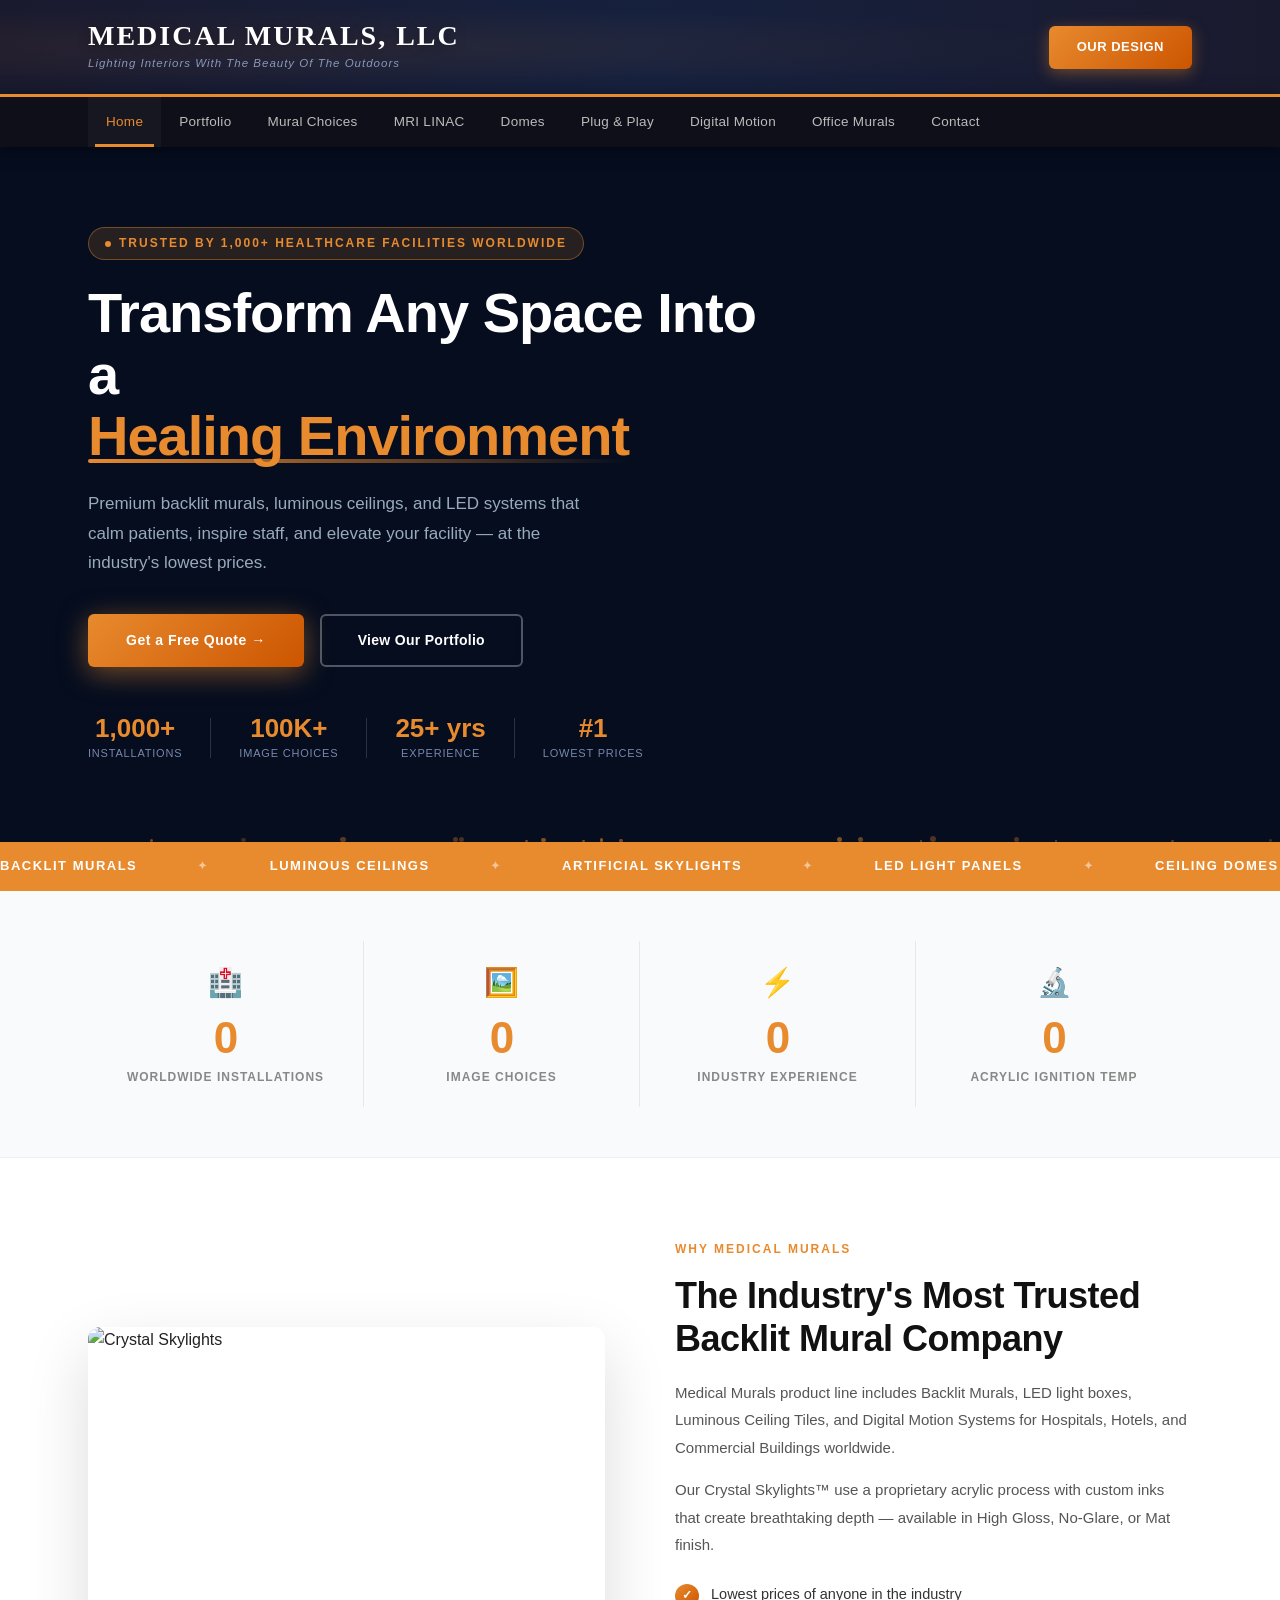
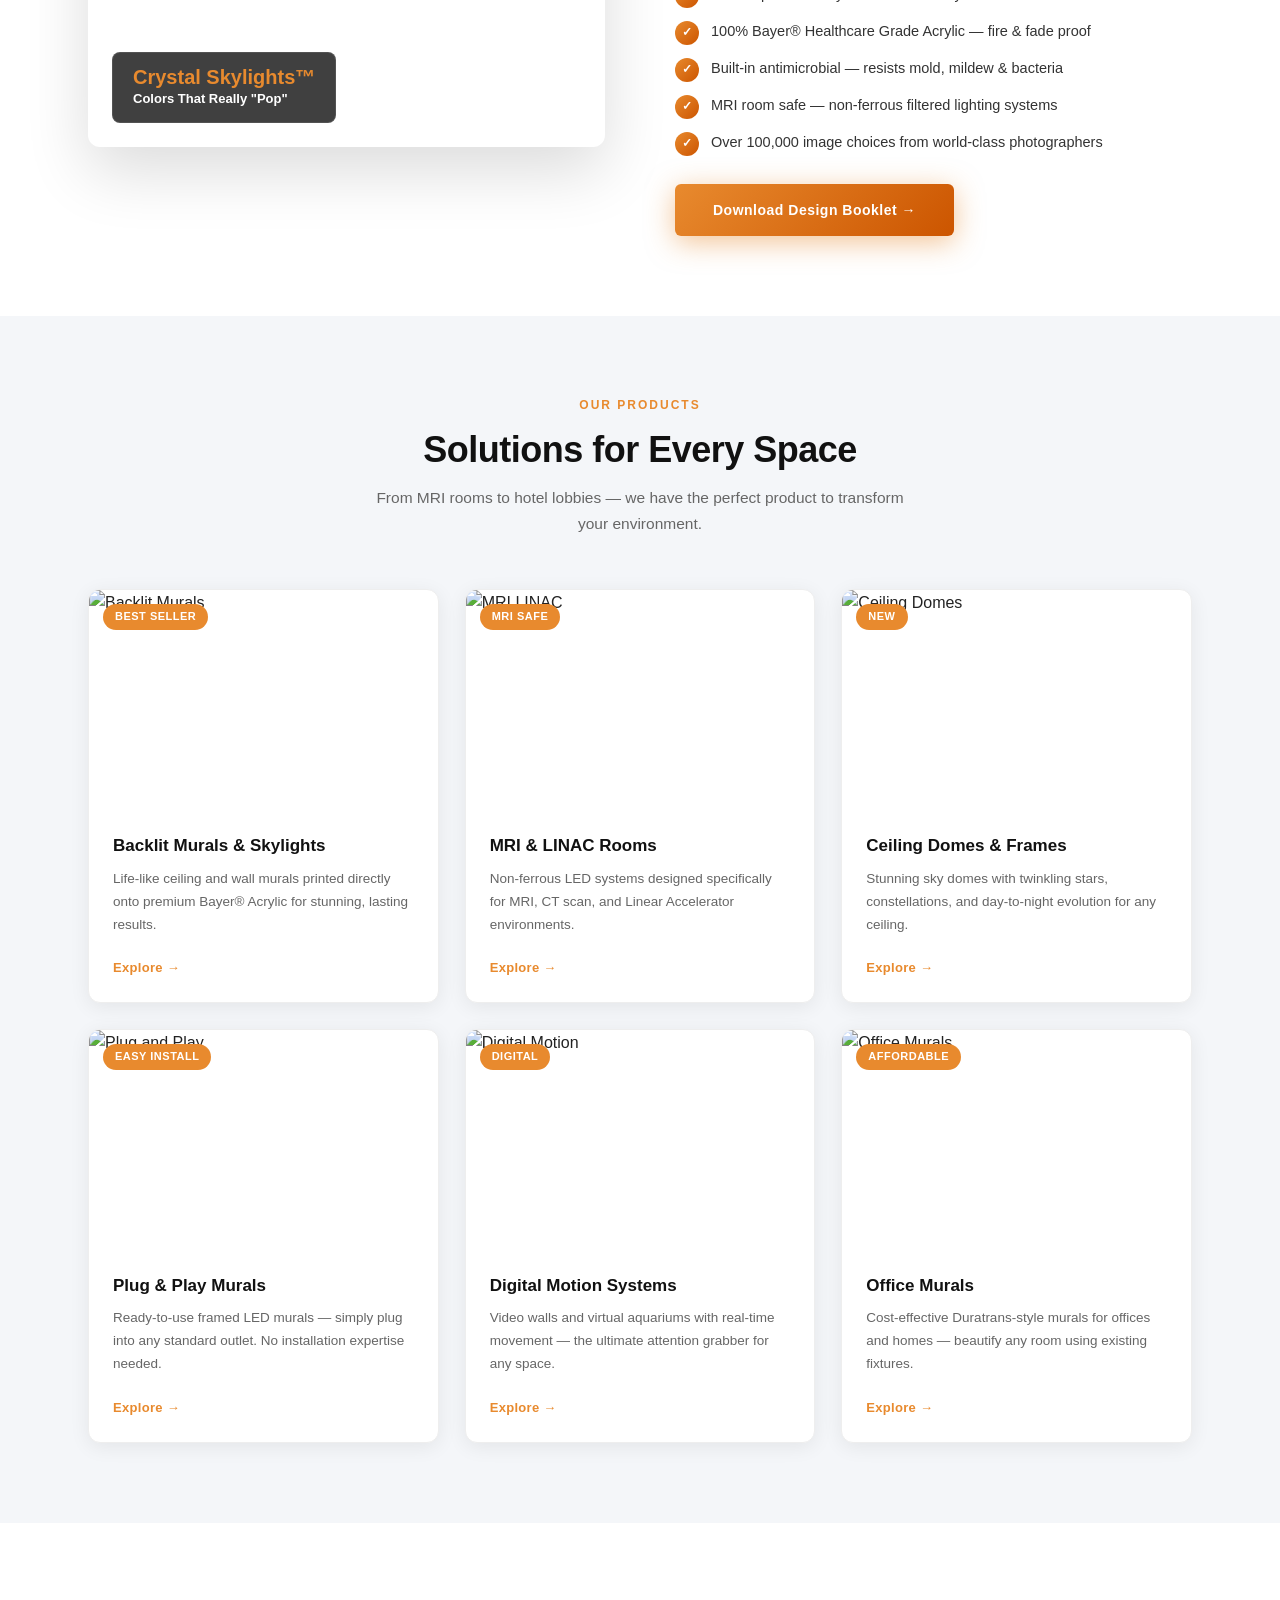
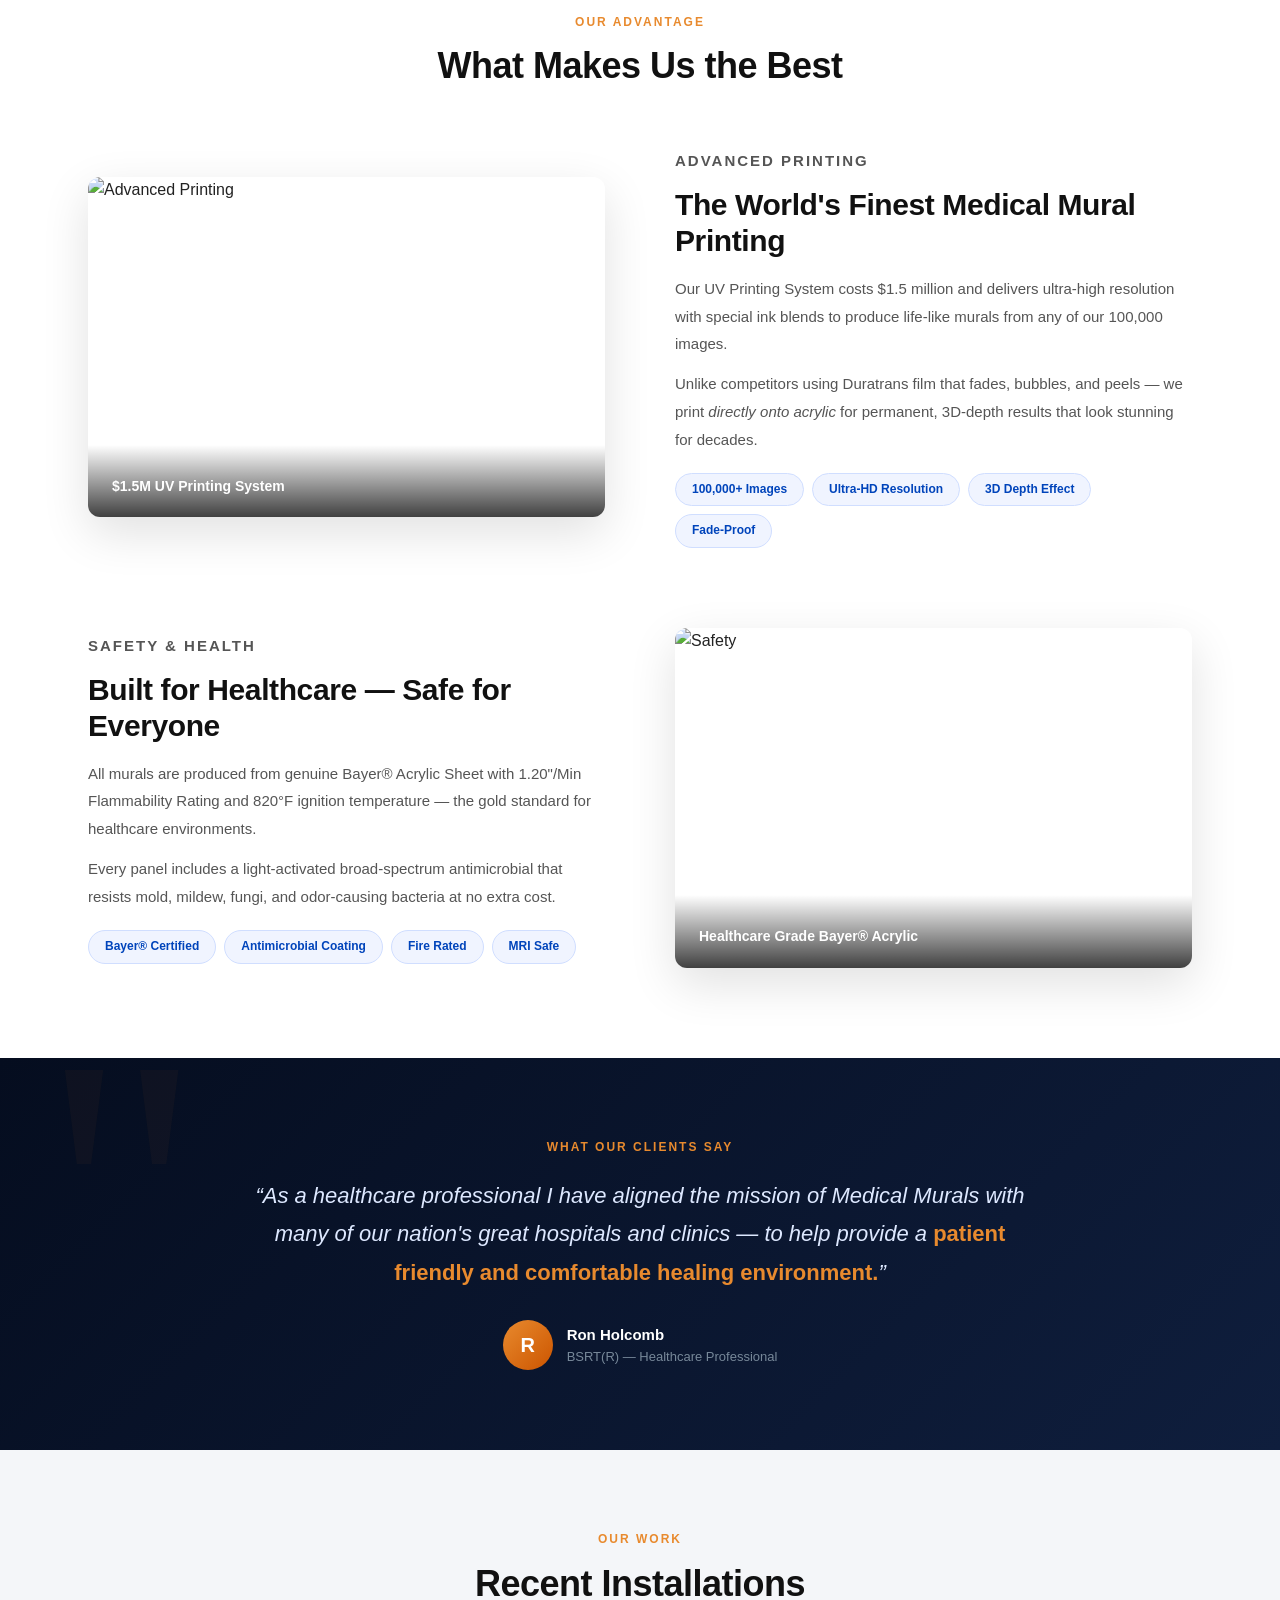
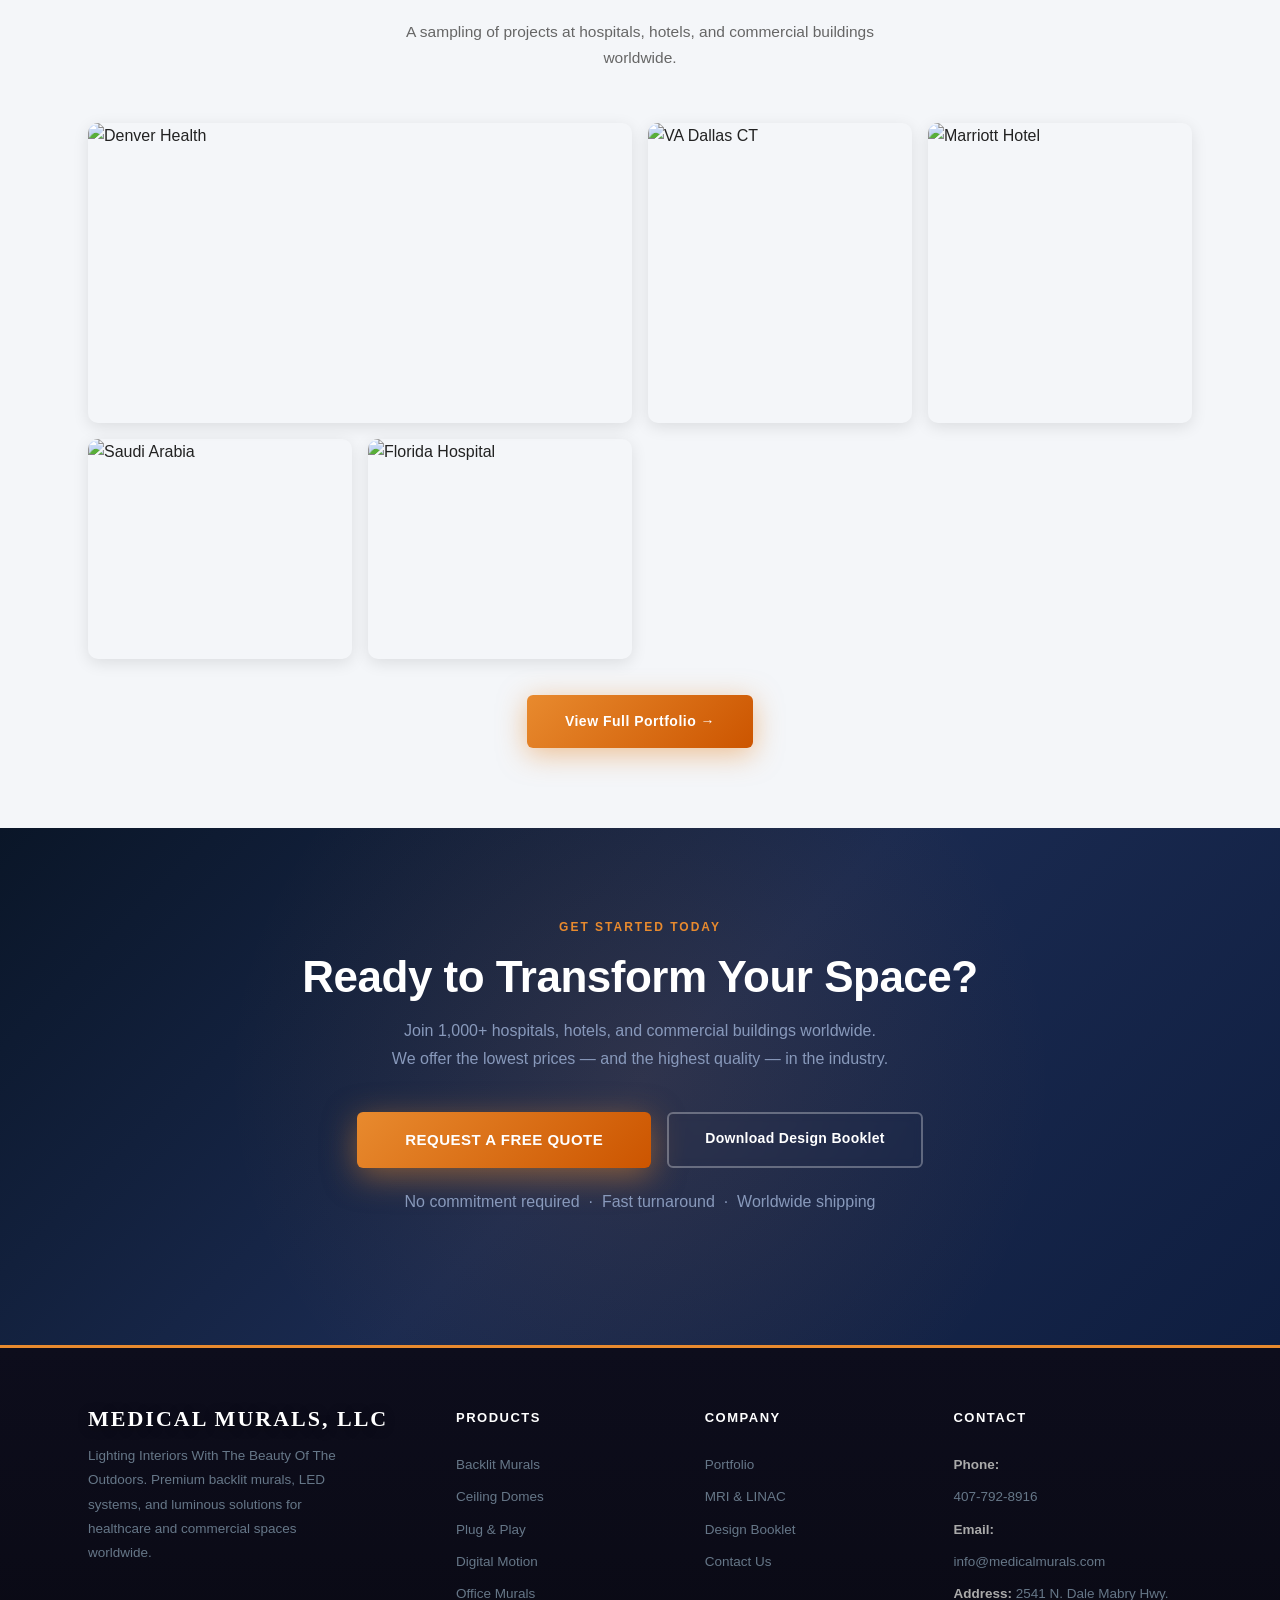
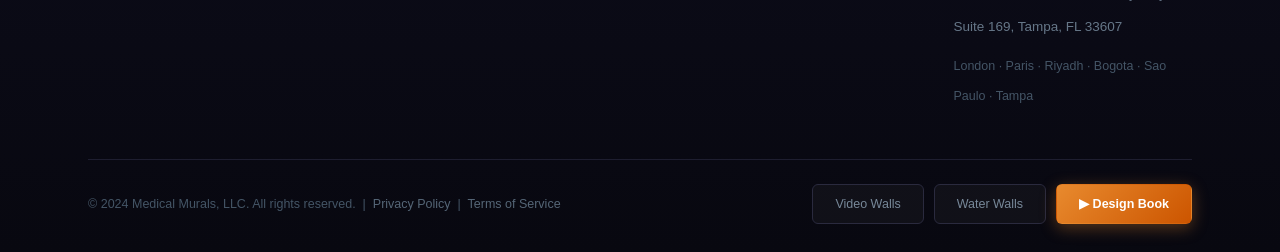
==== index.html @ 6b11b3ea "Redesign homepage with full marketing-grade layout Hero: - Bold headline with orange underline accen" ====
<!DOCTYPE html>
<html lang="en">
<head>
    <meta charset="UTF-8">
    <meta name="viewport" content="width=device-width, initial-scale=1.0">
    <title>Medical Murals, LLC – Transform Any Space Into a Healing Environment</title>
    <link rel="stylesheet" href="css/style.css">
</head>
<body>

<!-- ===== HEADER ===== -->
<header class="site-header">
    <div class="header-inner">
        <div class="header-brand">
            <a href="index.html" class="logo">MEDICAL MURALS, LLC</a>
            <span class="header-tagline">Lighting Interiors With The Beauty Of The Outdoors</span>
        </div>
        <a href="http://anyflip.com/pyws/mabe/" target="_blank" class="header-design-btn">Our Design</a>
    </div>
</header>

<!-- ===== NAVIGATION ===== -->
<nav class="main-nav">
    <div class="nav-inner">
        <ul>
            <li><a href="index.html" class="active">Home</a></li>
            <li><a href="pages/portfolio.html">Portfolio</a></li>
            <li><a href="pages/mural-choices.html">Mural Choices</a></li>
            <li><a href="pages/mri-linac.html">MRI LINAC</a></li>
            <li><a href="pages/domes.html">Domes</a></li>
            <li><a href="pages/plug-play.html">Plug &amp; Play</a></li>
            <li><a href="pages/digital-motion.html">Digital Motion</a></li>
            <li><a href="pages/office-murals.html">Office Murals</a></li>
            <li><a href="pages/contact.html">Contact</a></li>
        </ul>
    </div>
</nav>

<!-- ===== HERO ===== -->
<section class="hero">
    <div class="particles"></div>
    <div class="hero-bg">
        <div class="bg-img"><img src="https://images.unsplash.com/photo-1629909613654-28e377c37b09?w=700&q=80" alt="Backlit Mural"></div>
        <div class="bg-img"><img src="https://images.unsplash.com/photo-1519494026892-80bbd2d6fd0d?w=700&q=80" alt="Luminous Ceiling"></div>
        <div class="bg-img"><img src="https://images.unsplash.com/photo-1497366216548-37526070297c?w=700&q=80" alt="Medical Office"></div>
    </div>
    <div class="hero-overlay"></div>
    <div class="hero-content">
        <div class="hero-pretitle">Trusted by 1,000+ Healthcare Facilities Worldwide</div>
        <h1 class="hero-title">
            Transform Any Space Into a<br>
            <span>Healing Environment</span>
        </h1>
        <p class="hero-subtitle">
            Premium backlit murals, luminous ceilings, and LED systems that calm patients,
            inspire staff, and elevate your facility — at the industry's lowest prices.
        </p>
        <div class="hero-actions">
            <a href="pages/contact.html" class="btn-primary">Get a Free Quote &rarr;</a>
            <a href="pages/portfolio.html" class="btn-ghost">View Our Portfolio</a>
        </div>
        <div class="hero-trust">
            <div class="trust-item">
                <span class="trust-num">1,000+</span>
                <span class="trust-label">Installations</span>
            </div>
            <div class="trust-divider"></div>
            <div class="trust-item">
                <span class="trust-num">100K+</span>
                <span class="trust-label">Image Choices</span>
            </div>
            <div class="trust-divider"></div>
            <div class="trust-item">
                <span class="trust-num">25+ yrs</span>
                <span class="trust-label">Experience</span>
            </div>
            <div class="trust-divider"></div>
            <div class="trust-item">
                <span class="trust-num">#1</span>
                <span class="trust-label">Lowest Prices</span>
            </div>
        </div>
    </div>
</section>

<!-- ===== MARQUEE STRIP ===== -->
<div class="marquee-strip">
    <div class="marquee-track">
        <span>Backlit Murals</span><span class="sep">✦</span>
        <span>Luminous Ceilings</span><span class="sep">✦</span>
        <span>Artificial Skylights</span><span class="sep">✦</span>
        <span>LED Light Panels</span><span class="sep">✦</span>
        <span>Ceiling Domes</span><span class="sep">✦</span>
        <span>MRI Safe Products</span><span class="sep">✦</span>
        <span>Digital Motion</span><span class="sep">✦</span>
        <span>Office Murals</span><span class="sep">✦</span>
        <span>Virtual Aquariums</span><span class="sep">✦</span>
        <span>Fiber Optic Displays</span><span class="sep">✦</span>
        <!-- duplicate for seamless loop -->
        <span>Backlit Murals</span><span class="sep">✦</span>
        <span>Luminous Ceilings</span><span class="sep">✦</span>
        <span>Artificial Skylights</span><span class="sep">✦</span>
        <span>LED Light Panels</span><span class="sep">✦</span>
        <span>Ceiling Domes</span><span class="sep">✦</span>
        <span>MRI Safe Products</span><span class="sep">✦</span>
        <span>Digital Motion</span><span class="sep">✦</span>
        <span>Office Murals</span><span class="sep">✦</span>
        <span>Virtual Aquariums</span><span class="sep">✦</span>
        <span>Fiber Optic Displays</span><span class="sep">✦</span>
    </div>
</div>

<!-- ===== STATS ===== -->
<section class="stats-section">
    <div class="stats-grid">
        <div class="stat-item">
            <div class="stat-icon">🏥</div>
            <div class="stat-number" data-target="1000" data-suffix="+">0</div>
            <div class="stat-label">Worldwide Installations</div>
        </div>
        <div class="stat-item">
            <div class="stat-icon">🖼️</div>
            <div class="stat-number" data-target="100000" data-suffix="+">0</div>
            <div class="stat-label">Image Choices</div>
        </div>
        <div class="stat-item">
            <div class="stat-icon">⚡</div>
            <div class="stat-number" data-target="25" data-suffix=" yrs">0</div>
            <div class="stat-label">Industry Experience</div>
        </div>
        <div class="stat-item">
            <div class="stat-icon">🔬</div>
            <div class="stat-number" data-target="820" data-suffix="°F">0</div>
            <div class="stat-label">Acrylic Ignition Temp</div>
        </div>
    </div>
</section>

<!-- ===== INTRO SECTION ===== -->
<section class="intro-section">
    <div class="container">
        <div class="intro-img reveal">
            <img src="https://images.unsplash.com/photo-1507525428034-b723cf961d3e?w=800&q=80" alt="Crystal Skylights">
            <div class="intro-img-badge">
                <span>Crystal Skylights™</span>
                Colors That Really "Pop"
            </div>
        </div>
        <div class="intro-text reveal">
            <p class="section-label">Why Medical Murals</p>
            <h2>The Industry's Most Trusted Backlit Mural Company</h2>
            <p>
                Medical Murals product line includes Backlit Murals, LED light boxes, Luminous Ceiling Tiles,
                and Digital Motion Systems for Hospitals, Hotels, and Commercial Buildings worldwide.
            </p>
            <p>
                Our Crystal Skylights™ use a proprietary acrylic process with custom inks that create
                breathtaking depth — available in High Gloss, No-Glare, or Mat finish.
            </p>
            <ul class="intro-checks">
                <li class="check-item">Lowest prices of anyone in the industry</li>
                <li class="check-item">100% Bayer® Healthcare Grade Acrylic — fire &amp; fade proof</li>
                <li class="check-item">Built-in antimicrobial — resists mold, mildew &amp; bacteria</li>
                <li class="check-item">MRI room safe — non-ferrous filtered lighting systems</li>
                <li class="check-item">Over 100,000 image choices from world-class photographers</li>
            </ul>
            <div style="margin-top:28px;">
                <a href="http://anyflip.com/pyws/mabe/" target="_blank" class="btn-primary">
                    Download Design Booklet &rarr;
                </a>
            </div>
        </div>
    </div>
</section>

<!-- ===== PRODUCTS ===== -->
<section class="products-section">
    <div class="container">
        <div class="section-header reveal">
            <span class="section-label">Our Products</span>
            <h2 class="section-title">Solutions for Every Space</h2>
            <p class="section-sub">From MRI rooms to hotel lobbies — we have the perfect product to transform your environment.</p>
        </div>
        <div class="products-grid">
            <div class="product-card reveal">
                <div class="product-card-img">
                    <img src="https://images.unsplash.com/photo-1629909613654-28e377c37b09?w=500&q=80" alt="Backlit Murals">
                    <span class="product-card-tag">Best Seller</span>
                </div>
                <div class="product-card-body">
                    <h3>Backlit Murals &amp; Skylights</h3>
                    <p>Life-like ceiling and wall murals printed directly onto premium Bayer® Acrylic for stunning, lasting results.</p>
                    <a href="pages/mural-choices.html" class="product-card-link">Explore &rarr;</a>
                </div>
            </div>
            <div class="product-card reveal">
                <div class="product-card-img">
                    <img src="https://images.unsplash.com/photo-1519494026892-80bbd2d6fd0d?w=500&q=80" alt="MRI LINAC">
                    <span class="product-card-tag">MRI Safe</span>
                </div>
                <div class="product-card-body">
                    <h3>MRI &amp; LINAC Rooms</h3>
                    <p>Non-ferrous LED systems designed specifically for MRI, CT scan, and Linear Accelerator environments.</p>
                    <a href="pages/mri-linac.html" class="product-card-link">Explore &rarr;</a>
                </div>
            </div>
            <div class="product-card reveal">
                <div class="product-card-img">
                    <img src="https://images.unsplash.com/photo-1497366216548-37526070297c?w=500&q=80" alt="Ceiling Domes">
                    <span class="product-card-tag">New</span>
                </div>
                <div class="product-card-body">
                    <h3>Ceiling Domes &amp; Frames</h3>
                    <p>Stunning sky domes with twinkling stars, constellations, and day-to-night evolution for any ceiling.</p>
                    <a href="pages/domes.html" class="product-card-link">Explore &rarr;</a>
                </div>
            </div>
            <div class="product-card reveal">
                <div class="product-card-img">
                    <img src="https://images.unsplash.com/photo-1538368819871-a0e00b78a945?w=500&q=80" alt="Plug and Play">
                    <span class="product-card-tag">Easy Install</span>
                </div>
                <div class="product-card-body">
                    <h3>Plug &amp; Play Murals</h3>
                    <p>Ready-to-use framed LED murals — simply plug into any standard outlet. No installation expertise needed.</p>
                    <a href="pages/plug-play.html" class="product-card-link">Explore &rarr;</a>
                </div>
            </div>
            <div class="product-card reveal">
                <div class="product-card-img">
                    <img src="https://images.unsplash.com/photo-1586771107445-d3ca888129ff?w=500&q=80" alt="Digital Motion">
                    <span class="product-card-tag">Digital</span>
                </div>
                <div class="product-card-body">
                    <h3>Digital Motion Systems</h3>
                    <p>Video walls and virtual aquariums with real-time movement — the ultimate attention grabber for any space.</p>
                    <a href="pages/digital-motion.html" class="product-card-link">Explore &rarr;</a>
                </div>
            </div>
            <div class="product-card reveal">
                <div class="product-card-img">
                    <img src="https://images.unsplash.com/photo-1581091226825-a6a2a5aee158?w=500&q=80" alt="Office Murals">
                    <span class="product-card-tag">Affordable</span>
                </div>
                <div class="product-card-body">
                    <h3>Office Murals</h3>
                    <p>Cost-effective Duratrans-style murals for offices and homes — beautify any room using existing fixtures.</p>
                    <a href="pages/office-murals.html" class="product-card-link">Explore &rarr;</a>
                </div>
            </div>
        </div>
    </div>
</section>

<!-- ===== WHY SECTION ===== -->
<section class="why-section">
    <div class="container">
        <div class="section-header reveal" style="margin-bottom:60px;">
            <span class="section-label">Our Advantage</span>
            <h2 class="section-title">What Makes Us the Best</h2>
        </div>

        <!-- Advanced Printing -->
        <div class="feature-row">
            <div class="feature-img-wrap">
                <img src="https://images.unsplash.com/photo-1612198188060-c7c2a3b66eae?w=700&q=80" alt="Advanced Printing">
                <div class="feature-img-badge">$1.5M UV Printing System</div>
            </div>
            <div class="feature-content">
                <p class="section-label">Advanced Printing</p>
                <h3>The World's Finest Medical Mural Printing</h3>
                <p>
                    Our UV Printing System costs $1.5 million and delivers ultra-high resolution with special ink blends
                    to produce life-like murals from any of our 100,000 images.
                </p>
                <p>
                    Unlike competitors using Duratrans film that fades, bubbles, and peels — we print <em>directly onto acrylic</em>
                    for permanent, 3D-depth results that look stunning for decades.
                </p>
                <div class="feature-pills">
                    <span class="pill">100,000+ Images</span>
                    <span class="pill">Ultra-HD Resolution</span>
                    <span class="pill">3D Depth Effect</span>
                    <span class="pill">Fade-Proof</span>
                </div>
            </div>
        </div>

        <!-- Safety -->
        <div class="feature-row reverse">
            <div class="feature-img-wrap">
                <img src="https://images.unsplash.com/photo-1576091160550-2173dba999ef?w=700&q=80" alt="Safety">
                <div class="feature-img-badge">Healthcare Grade Bayer® Acrylic</div>
            </div>
            <div class="feature-content">
                <p class="section-label">Safety &amp; Health</p>
                <h3>Built for Healthcare — Safe for Everyone</h3>
                <p>
                    All murals are produced from genuine Bayer® Acrylic Sheet with 1.20"/Min Flammability Rating
                    and 820°F ignition temperature — the gold standard for healthcare environments.
                </p>
                <p>
                    Every panel includes a light-activated broad-spectrum antimicrobial that resists mold,
                    mildew, fungi, and odor-causing bacteria at no extra cost.
                </p>
                <div class="feature-pills">
                    <span class="pill">Bayer® Certified</span>
                    <span class="pill">Antimicrobial Coating</span>
                    <span class="pill">Fire Rated</span>
                    <span class="pill">MRI Safe</span>
                </div>
            </div>
        </div>
    </div>
</section>

<!-- ===== TESTIMONIAL ===== -->
<section class="testimonial-section">
    <div class="container">
        <span class="section-label">What Our Clients Say</span>
        <blockquote>
            &ldquo;As a healthcare professional I have aligned the mission of Medical Murals with many of our
            nation's great hospitals and clinics &mdash; to help provide a
            <strong>patient friendly and comfortable healing environment.</strong>&rdquo;
        </blockquote>
        <div class="testimonial-author">
            <div class="author-avatar">R</div>
            <div class="author-info">
                <div class="author-name">Ron Holcomb</div>
                <div class="author-title">BSRT(R) — Healthcare Professional</div>
            </div>
        </div>
    </div>
</section>

<!-- ===== GALLERY ===== -->
<section class="gallery-section">
    <div class="container">
        <div class="section-header reveal">
            <span class="section-label">Our Work</span>
            <h2 class="section-title">Recent Installations</h2>
            <p class="section-sub">A sampling of projects at hospitals, hotels, and commercial buildings worldwide.</p>
        </div>
        <div class="gallery-grid">
            <div class="gallery-item">
                <img src="https://images.unsplash.com/photo-1629909613654-28e377c37b09?w=700&q=80" alt="Denver Health">
                <div class="gallery-item-overlay"><span class="gallery-item-caption">Denver Health — 4×6 One-piece</span></div>
            </div>
            <div class="gallery-item">
                <img src="https://images.unsplash.com/photo-1519494026892-80bbd2d6fd0d?w=400&q=80" alt="VA Dallas CT">
                <div class="gallery-item-overlay"><span class="gallery-item-caption">VA Dallas — CT Scan Room</span></div>
            </div>
            <div class="gallery-item">
                <img src="https://images.unsplash.com/photo-1497366216548-37526070297c?w=400&q=80" alt="Marriott Hotel">
                <div class="gallery-item-overlay"><span class="gallery-item-caption">Marriott Hotel — Twinkling Lobby</span></div>
            </div>
            <div class="gallery-item">
                <img src="https://images.unsplash.com/photo-1507525428034-b723cf961d3e?w=400&q=80" alt="Saudi Arabia">
                <div class="gallery-item-overlay"><span class="gallery-item-caption">Saudi Arabia — Multiple Hospitals</span></div>
            </div>
            <div class="gallery-item">
                <img src="https://images.unsplash.com/photo-1538368819871-a0e00b78a945?w=400&q=80" alt="Florida Hospital">
                <div class="gallery-item-overlay"><span class="gallery-item-caption">Florida Hospital — LINAC Room</span></div>
            </div>
        </div>
        <div style="text-align:center; margin-top:36px;">
            <a href="pages/portfolio.html" class="btn-primary">View Full Portfolio &rarr;</a>
        </div>
    </div>
</section>

<!-- ===== CTA SECTION ===== -->
<section class="cta-section">
    <div class="container">
        <span class="section-label">Get Started Today</span>
        <h2>Ready to Transform Your Space?</h2>
        <p>
            Join 1,000+ hospitals, hotels, and commercial buildings worldwide.<br>
            We offer the lowest prices — and the highest quality — in the industry.
        </p>
        <div class="cta-actions">
            <a href="pages/contact.html" class="btn-cta-pulse">Request a Free Quote</a>
            <a href="http://anyflip.com/pyws/mabe/" target="_blank" class="btn-ghost">Download Design Booklet</a>
        </div>
        <p class="cta-note">No commitment required &nbsp;·&nbsp; Fast turnaround &nbsp;·&nbsp; Worldwide shipping</p>
    </div>
</section>

<!-- ===== FOOTER ===== -->
<footer class="site-footer">
    <div class="footer-inner">
        <div class="footer-top">
            <div class="footer-brand">
                <a href="index.html" class="logo">MEDICAL MURALS, LLC</a>
                <p>
                    Lighting Interiors With The Beauty Of The Outdoors. Premium backlit murals, LED systems,
                    and luminous solutions for healthcare and commercial spaces worldwide.
                </p>
            </div>
            <div class="footer-col">
                <h4>Products</h4>
                <a href="pages/mural-choices.html">Backlit Murals</a>
                <a href="pages/domes.html">Ceiling Domes</a>
                <a href="pages/plug-play.html">Plug &amp; Play</a>
                <a href="pages/digital-motion.html">Digital Motion</a>
                <a href="pages/office-murals.html">Office Murals</a>
            </div>
            <div class="footer-col">
                <h4>Company</h4>
                <a href="pages/portfolio.html">Portfolio</a>
                <a href="pages/mri-linac.html">MRI &amp; LINAC</a>
                <a href="http://anyflip.com/pyws/mabe/" target="_blank">Design Booklet</a>
                <a href="pages/contact.html">Contact Us</a>
            </div>
            <div class="footer-col footer-contact">
                <h4>Contact</h4>
                <p><strong>Phone:</strong> <a href="tel:4077928916">407-792-8916</a></p>
                <p><strong>Email:</strong> <a href="mailto:info@medicalmurals.com">info@medicalmurals.com</a></p>
                <p><strong>Address:</strong> 2541 N. Dale Mabry Hwy. Suite 169, Tampa, FL 33607</p>
                <p style="margin-top:8px; color:#445566; font-size:12.5px;">London · Paris · Riyadh · Bogota · Sao Paulo · Tampa</p>
            </div>
        </div>
        <hr class="footer-divider">
        <div class="footer-bottom">
            <div class="footer-copyright">
                &copy; 2024 Medical Murals, LLC. All rights reserved. &nbsp;|&nbsp;
                <a href="#">Privacy Policy</a> &nbsp;|&nbsp;
                <a href="#">Terms of Service</a>
            </div>
            <div class="footer-btn-group">
                <a href="https://www.usvideowalls.com" target="_blank" class="footer-btn">Video Walls</a>
                <a href="https://www.uswaterwalls.com" target="_blank" class="footer-btn">Water Walls</a>
                <a href="http://anyflip.com/pyws/mabe/" target="_blank" class="footer-btn footer-btn-highlight">&#9654; Design Book</a>
            </div>
        </div>
    </div>
</footer>

<!-- LIGHTBOX -->
<div class="lightbox-overlay">
    <span class="lightbox-close">&times;</span>
    <img src="" alt="Enlarged view">
</div>

<script src="js/main.js"></script>
</body>
</html>
---- css/style.css ----
/* ============================================================
   MEDICAL MURALS — MARKETING HOMEPAGE
   ============================================================ */

/* ===== RESET & BASE ===== */
*, *::before, *::after { margin: 0; padding: 0; box-sizing: border-box; }

html { scroll-behavior: smooth; }

body {
    font-family: -apple-system, BlinkMacSystemFont, 'Segoe UI', Roboto, sans-serif;
    color: #222;
    background: #fff;
    overflow-x: hidden;
    line-height: 1.6;
}

a { text-decoration: none; color: inherit; }
img { max-width: 100%; display: block; }

.container {
    max-width: 1200px;
    margin: 0 auto;
    padding: 0 48px;
}

/* ============================================================
   HEADER
   ============================================================ */
.site-header {
    width: 100%;
    background: linear-gradient(90deg, #1a1a2e 0%, #16213e 50%, #1a1a2e 100%);
    padding: 22px 0;
    position: relative;
    overflow: hidden;
}

.site-header::before {
    content: '';
    position: absolute;
    inset: 0;
    background: radial-gradient(ellipse at 25% 50%, rgba(232,138,46,0.08) 0%, transparent 60%);
    animation: headerGlow 8s ease-in-out infinite alternate;
    pointer-events: none;
}

@keyframes headerGlow {
    0%   { opacity: 0.6; transform: scaleX(0.9); }
    100% { opacity: 1;   transform: scaleX(1.1); }
}

.header-inner {
    max-width: 1200px;
    margin: 0 auto;
    padding: 0 48px;
    display: flex;
    align-items: center;
    justify-content: space-between;
    position: relative;
    z-index: 1;
}

.header-brand { display: flex; flex-direction: column; gap: 4px; }

.logo {
    font-size: 28px;
    font-weight: 800;
    color: #fff;
    letter-spacing: 2px;
    font-family: Georgia, serif;
    text-shadow: 0 2px 12px rgba(0,0,0,0.4);
    transition: color 0.3s;
    line-height: 1;
}
.logo:hover { color: #e88a2e; }

.header-tagline {
    font-size: 11.5px;
    color: #8899bb;
    font-style: italic;
    letter-spacing: 1px;
}

.header-design-btn {
    background: linear-gradient(135deg, #e88a2e, #cc5500);
    color: #fff;
    font-size: 13px;
    font-weight: 700;
    padding: 11px 28px;
    border-radius: 6px;
    letter-spacing: 0.5px;
    text-transform: uppercase;
    box-shadow: 0 4px 16px rgba(232,138,46,0.4);
    transition: all 0.25s;
    white-space: nowrap;
}
.header-design-btn:hover {
    transform: translateY(-2px);
    box-shadow: 0 8px 28px rgba(232,138,46,0.6);
}

/* ============================================================
   NAVIGATION
   ============================================================ */
.main-nav {
    width: 100%;
    background: #0f0f1a;
    border-top: 3px solid #e88a2e;
    position: sticky;
    top: 0;
    z-index: 1000;
    box-shadow: 0 4px 24px rgba(0,0,0,0.5);
}

.nav-inner {
    max-width: 1200px;
    margin: 0 auto;
    padding: 0 48px;
}

.main-nav ul {
    list-style: none;
    display: flex;
    flex-wrap: wrap;
}

.main-nav ul li a {
    display: block;
    padding: 14px 18px;
    color: #bbb;
    font-size: 13.5px;
    font-weight: 500;
    letter-spacing: 0.3px;
    transition: all 0.25s;
    position: relative;
    white-space: nowrap;
}

.main-nav ul li a::after {
    content: '';
    position: absolute;
    bottom: 0; left: 50%;
    width: 0; height: 3px;
    background: #e88a2e;
    transition: width 0.3s ease, left 0.3s ease;
}

.main-nav ul li a:hover::after,
.main-nav ul li a.active::after { width: 80%; left: 10%; }
.main-nav ul li a:hover,
.main-nav ul li a.active { color: #e88a2e; background: rgba(255,255,255,0.03); }

/* ============================================================
   HERO — MARKETING STYLE
   ============================================================ */
.hero {
    position: relative;
    width: 100%;
    min-height: 620px;
    overflow: hidden;
    background: #050d1f;
    display: flex;
    align-items: center;
}

.hero-bg {
    position: absolute;
    inset: 0;
    display: grid;
    grid-template-columns: repeat(3, 1fr);
    gap: 2px;
}

.hero-bg .bg-img {
    overflow: hidden;
}

.hero-bg .bg-img img {
    width: 100%;
    height: 100%;
    object-fit: cover;
    transform: scale(1.08);
    animation: slowZoom 14s ease-in-out infinite alternate;
    filter: brightness(0.55) saturate(1.2);
}

.hero-bg .bg-img:nth-child(2) img { animation-delay: -5s; }
.hero-bg .bg-img:nth-child(3) img { animation-delay: -9s; }

@keyframes slowZoom {
    0%   { transform: scale(1.08); }
    100% { transform: scale(1.16); }
}

.hero-overlay {
    position: absolute;
    inset: 0;
    background: linear-gradient(
        105deg,
        rgba(5,13,31,0.88) 0%,
        rgba(5,13,31,0.65) 50%,
        rgba(5,13,31,0.3) 100%
    );
}

.particles { position: absolute; inset: 0; pointer-events: none; overflow: hidden; z-index: 1; }
.particle {
    position: absolute;
    border-radius: 50%;
    background: rgba(232,138,46,0.6);
    animation: floatUp linear infinite;
}
@keyframes floatUp {
    0%   { transform: translateY(0) scale(1); opacity: 0.8; }
    100% { transform: translateY(-600px) scale(0); opacity: 0; }
}

.hero-content {
    position: relative;
    z-index: 2;
    max-width: 1200px;
    margin: 0 auto;
    padding: 80px 48px;
    width: 100%;
}

.hero-pretitle {
    display: inline-flex;
    align-items: center;
    gap: 8px;
    background: rgba(232,138,46,0.15);
    border: 1px solid rgba(232,138,46,0.4);
    color: #e88a2e;
    font-size: 12px;
    font-weight: 700;
    text-transform: uppercase;
    letter-spacing: 2px;
    padding: 6px 16px;
    border-radius: 30px;
    margin-bottom: 22px;
    animation: fadeSlideUp 0.8s ease forwards;
    opacity: 0;
    transform: translateY(20px);
}

.hero-pretitle::before {
    content: '';
    width: 6px; height: 6px;
    background: #e88a2e;
    border-radius: 50%;
    animation: blink 1.5s ease-in-out infinite;
}

@keyframes blink {
    0%, 100% { opacity: 1; }
    50%       { opacity: 0.3; }
}

.hero-title {
    font-size: 56px;
    font-weight: 900;
    color: #fff;
    line-height: 1.1;
    letter-spacing: -1px;
    max-width: 680px;
    margin-bottom: 22px;
    animation: fadeSlideUp 0.9s ease 0.15s forwards;
    opacity: 0;
    transform: translateY(24px);
}

.hero-title span {
    color: #e88a2e;
    position: relative;
}

.hero-title span::after {
    content: '';
    position: absolute;
    bottom: 4px; left: 0;
    width: 100%; height: 4px;
    background: linear-gradient(90deg, #e88a2e, transparent);
    border-radius: 2px;
}

.hero-subtitle {
    font-size: 17px;
    color: #99aabb;
    max-width: 520px;
    line-height: 1.75;
    margin-bottom: 36px;
    animation: fadeSlideUp 0.9s ease 0.3s forwards;
    opacity: 0;
    transform: translateY(24px);
}

.hero-actions {
    display: flex;
    gap: 16px;
    flex-wrap: wrap;
    animation: fadeSlideUp 0.9s ease 0.45s forwards;
    opacity: 0;
    transform: translateY(24px);
}

.btn-primary {
    background: linear-gradient(135deg, #e88a2e, #cc5500);
    color: #fff;
    font-size: 14px;
    font-weight: 700;
    padding: 15px 38px;
    border-radius: 6px;
    letter-spacing: 0.5px;
    box-shadow: 0 6px 28px rgba(232,138,46,0.5);
    transition: all 0.3s ease;
    display: inline-flex;
    align-items: center;
    gap: 8px;
}
.btn-primary:hover {
    transform: translateY(-3px);
    box-shadow: 0 12px 40px rgba(232,138,46,0.7);
}

.btn-ghost {
    border: 2px solid rgba(255,255,255,0.3);
    color: #fff;
    font-size: 14px;
    font-weight: 600;
    padding: 13px 36px;
    border-radius: 6px;
    letter-spacing: 0.3px;
    transition: all 0.3s ease;
    backdrop-filter: blur(4px);
}
.btn-ghost:hover {
    border-color: #e88a2e;
    color: #e88a2e;
    transform: translateY(-3px);
}

.hero-trust {
    margin-top: 48px;
    display: flex;
    align-items: center;
    gap: 28px;
    animation: fadeSlideUp 0.9s ease 0.6s forwards;
    opacity: 0;
    transform: translateY(20px);
}

.trust-item {
    display: flex;
    flex-direction: column;
    align-items: center;
    gap: 4px;
}

.trust-num {
    font-size: 26px;
    font-weight: 800;
    color: #e88a2e;
    line-height: 1;
}

.trust-label {
    font-size: 11px;
    color: #7788aa;
    text-transform: uppercase;
    letter-spacing: 0.8px;
}

.trust-divider {
    width: 1px;
    height: 40px;
    background: rgba(255,255,255,0.15);
}

@keyframes fadeSlideUp {
    to { opacity: 1; transform: translateY(0); }
}

/* ============================================================
   MARQUEE STRIP
   ============================================================ */
.marquee-strip {
    width: 100%;
    background: #e88a2e;
    padding: 14px 0;
    overflow: hidden;
}

.marquee-track {
    display: flex;
    gap: 60px;
    animation: marqueeScroll 22s linear infinite;
    white-space: nowrap;
    width: max-content;
}

.marquee-track span {
    font-size: 13px;
    font-weight: 700;
    color: #fff;
    text-transform: uppercase;
    letter-spacing: 1.5px;
}

.marquee-track .sep {
    color: rgba(255,255,255,0.5);
    font-weight: 400;
}

@keyframes marqueeScroll {
    0%   { transform: translateX(0); }
    100% { transform: translateX(-50%); }
}

/* ============================================================
   STATS BAR
   ============================================================ */
.stats-section {
    width: 100%;
    background: #f9fafb;
    border-bottom: 1px solid #eee;
    padding: 50px 0;
}

.stats-grid {
    max-width: 1200px;
    margin: 0 auto;
    padding: 0 48px;
    display: grid;
    grid-template-columns: repeat(4, 1fr);
    gap: 0;
}

.stat-item {
    text-align: center;
    padding: 20px 16px;
    border-right: 1px solid #e8e8e8;
    opacity: 0;
    transform: translateY(20px);
    transition: opacity 0.6s ease, transform 0.6s ease;
}
.stat-item:last-child { border-right: none; }
.stat-item.visible { opacity: 1; transform: translateY(0); }

.stat-icon {
    font-size: 28px;
    margin-bottom: 10px;
}

.stat-number {
    font-size: 44px;
    font-weight: 900;
    color: #e88a2e;
    line-height: 1;
    letter-spacing: -1px;
}

.stat-label {
    font-size: 12px;
    color: #888;
    margin-top: 8px;
    text-transform: uppercase;
    letter-spacing: 1px;
    font-weight: 600;
}

/* ============================================================
   INTRO SECTION
   ============================================================ */
.intro-section {
    width: 100%;
    padding: 80px 0;
    background: #fff;
}

.intro-section .container {
    display: grid;
    grid-template-columns: 1fr 1fr;
    gap: 70px;
    align-items: center;
}

.intro-img {
    position: relative;
    border-radius: 12px;
    overflow: hidden;
    box-shadow: 0 24px 64px rgba(0,0,0,0.14);
}

.intro-img img {
    width: 100%;
    height: 420px;
    object-fit: cover;
    transition: transform 0.6s ease;
}
.intro-img:hover img { transform: scale(1.05); }

.intro-img-badge {
    position: absolute;
    bottom: 24px; left: 24px;
    background: rgba(0,0,0,0.75);
    backdrop-filter: blur(8px);
    border: 1px solid rgba(255,255,255,0.1);
    color: #fff;
    padding: 12px 20px;
    border-radius: 8px;
    font-size: 13px;
    font-weight: 600;
}
.intro-img-badge span {
    display: block;
    font-size: 20px;
    font-weight: 800;
    color: #e88a2e;
    line-height: 1.2;
}

.intro-text .section-label {
    color: #e88a2e;
    font-size: 12px;
    font-weight: 700;
    text-transform: uppercase;
    letter-spacing: 2px;
    margin-bottom: 14px;
}

.intro-text h2 {
    font-size: 36px;
    font-weight: 800;
    color: #111;
    line-height: 1.2;
    letter-spacing: -0.5px;
    margin-bottom: 18px;
}

.intro-text p {
    color: #555;
    font-size: 15px;
    line-height: 1.85;
    margin-bottom: 14px;
}

.intro-checks {
    margin: 24px 0;
    display: flex;
    flex-direction: column;
    gap: 12px;
}

.check-item {
    display: flex;
    align-items: flex-start;
    gap: 12px;
    font-size: 14.5px;
    color: #333;
}

.check-item::before {
    content: '✓';
    min-width: 24px;
    height: 24px;
    background: linear-gradient(135deg, #e88a2e, #cc5500);
    color: #fff;
    font-size: 12px;
    font-weight: 900;
    border-radius: 50%;
    display: flex;
    align-items: center;
    justify-content: center;
    flex-shrink: 0;
    margin-top: 1px;
}

/* ============================================================
   PRODUCT CARDS
   ============================================================ */
.products-section {
    width: 100%;
    padding: 80px 0;
    background: #f4f6f9;
}

.section-header {
    text-align: center;
    margin-bottom: 52px;
}

.section-label {
    color: #e88a2e;
    font-size: 12px;
    font-weight: 700;
    text-transform: uppercase;
    letter-spacing: 2px;
    margin-bottom: 12px;
    display: block;
}

.section-title {
    font-size: 36px;
    font-weight: 800;
    color: #111;
    letter-spacing: -0.5px;
    line-height: 1.2;
    margin-bottom: 14px;
}

.section-sub {
    color: #666;
    font-size: 15.5px;
    max-width: 540px;
    margin: 0 auto;
    line-height: 1.7;
}

.products-grid {
    display: grid;
    grid-template-columns: repeat(3, 1fr);
    gap: 26px;
}

.product-card {
    background: #fff;
    border-radius: 12px;
    overflow: hidden;
    box-shadow: 0 4px 20px rgba(0,0,0,0.07);
    transition: all 0.35s ease;
    cursor: pointer;
    border: 1px solid #eee;
}

.product-card:hover {
    transform: translateY(-8px);
    box-shadow: 0 20px 50px rgba(0,0,0,0.13);
    border-color: #e88a2e;
}

.product-card-img {
    position: relative;
    overflow: hidden;
    height: 220px;
}

.product-card-img img {
    width: 100%;
    height: 100%;
    object-fit: cover;
    transition: transform 0.5s ease;
}

.product-card:hover .product-card-img img {
    transform: scale(1.08);
}

.product-card-tag {
    position: absolute;
    top: 14px; left: 14px;
    background: #e88a2e;
    color: #fff;
    font-size: 11px;
    font-weight: 700;
    padding: 4px 12px;
    border-radius: 20px;
    text-transform: uppercase;
    letter-spacing: 0.5px;
}

.product-card-body {
    padding: 22px 24px;
}

.product-card-body h3 {
    font-size: 17px;
    font-weight: 700;
    color: #111;
    margin-bottom: 8px;
}

.product-card-body p {
    font-size: 13.5px;
    color: #666;
    line-height: 1.7;
    margin-bottom: 18px;
}

.product-card-link {
    display: inline-flex;
    align-items: center;
    gap: 6px;
    color: #e88a2e;
    font-size: 13px;
    font-weight: 700;
    letter-spacing: 0.3px;
    transition: gap 0.25s;
}
.product-card-link:hover { gap: 10px; }

/* ============================================================
   WHY CHOOSE US — FEATURE ROWS
   ============================================================ */
.why-section {
    width: 100%;
    padding: 90px 0;
    background: #fff;
}

.feature-row {
    display: grid;
    grid-template-columns: 1fr 1fr;
    gap: 70px;
    align-items: center;
    margin-bottom: 80px;
    opacity: 0;
    transform: translateY(40px);
    transition: opacity 0.7s ease, transform 0.7s ease;
}
.feature-row:last-child { margin-bottom: 0; }
.feature-row.visible { opacity: 1; transform: translateY(0); }
.feature-row.reverse { direction: rtl; }
.feature-row.reverse > * { direction: ltr; }

.feature-img-wrap {
    position: relative;
    border-radius: 12px;
    overflow: hidden;
    box-shadow: 0 16px 48px rgba(0,0,0,0.12);
}

.feature-img-wrap img {
    width: 100%;
    height: 340px;
    object-fit: cover;
    transition: transform 0.6s ease;
}
.feature-img-wrap:hover img { transform: scale(1.06); }

.feature-img-badge {
    position: absolute;
    bottom: 0; left: 0; right: 0;
    background: linear-gradient(to top, rgba(0,0,0,0.75), transparent);
    padding: 30px 24px 20px;
    color: #fff;
    font-size: 14px;
    font-weight: 600;
}

.feature-content .section-label { margin-bottom: 12px; }

.feature-content h3 {
    font-size: 30px;
    font-weight: 800;
    color: #111;
    line-height: 1.2;
    letter-spacing: -0.4px;
    margin-bottom: 16px;
}

.feature-content p {
    color: #555;
    font-size: 15px;
    line-height: 1.85;
    margin-bottom: 12px;
}

.feature-pills {
    display: flex;
    flex-wrap: wrap;
    gap: 8px;
    margin-top: 20px;
}

.pill {
    background: #f0f4ff;
    color: #0044bb;
    font-size: 12px;
    font-weight: 600;
    padding: 6px 16px;
    border-radius: 20px;
    border: 1px solid #d0deff;
    transition: all 0.25s;
}
.pill:hover {
    background: #e88a2e;
    color: #fff;
    border-color: #e88a2e;
}

/* ============================================================
   TESTIMONIAL
   ============================================================ */
.testimonial-section {
    width: 100%;
    padding: 80px 0;
    background: linear-gradient(135deg, #050d1f 0%, #0f1e3d 100%);
    position: relative;
    overflow: hidden;
}

.testimonial-section::before {
    content: '"';
    position: absolute;
    top: -60px; left: 40px;
    font-size: 400px;
    color: rgba(232,138,46,0.04);
    font-family: Georgia, serif;
    line-height: 1;
    pointer-events: none;
}

.testimonial-section .container {
    text-align: center;
    position: relative;
    z-index: 1;
}

.testimonial-section .section-label { display: block; margin-bottom: 20px; }

.testimonial-section blockquote {
    font-size: 22px;
    font-style: italic;
    color: #dde8ff;
    line-height: 1.75;
    max-width: 780px;
    margin: 0 auto 28px;
    font-weight: 400;
}

.testimonial-section blockquote strong { color: #e88a2e; font-style: normal; }

.testimonial-author {
    display: flex;
    align-items: center;
    justify-content: center;
    gap: 14px;
}

.author-avatar {
    width: 50px;
    height: 50px;
    border-radius: 50%;
    background: linear-gradient(135deg, #e88a2e, #cc5500);
    display: flex;
    align-items: center;
    justify-content: center;
    font-size: 20px;
    font-weight: 800;
    color: #fff;
}

.author-info { text-align: left; }
.author-name { color: #fff; font-size: 15px; font-weight: 700; }
.author-title { color: #778899; font-size: 13px; }

/* ============================================================
   GALLERY STRIP
   ============================================================ */
.gallery-section {
    width: 100%;
    padding: 80px 0;
    background: #f4f6f9;
}

.gallery-grid {
    display: grid;
    grid-template-columns: repeat(4, 1fr);
    grid-template-rows: auto auto;
    gap: 16px;
    margin-top: 0;
}

.gallery-item {
    position: relative;
    overflow: hidden;
    border-radius: 10px;
    cursor: zoom-in;
    box-shadow: 0 4px 16px rgba(0,0,0,0.1);
}

.gallery-item:nth-child(1) {
    grid-column: 1 / 3;
    grid-row: 1 / 2;
}

.gallery-item img {
    width: 100%;
    height: 220px;
    object-fit: cover;
    transition: transform 0.5s ease, filter 0.4s ease;
}

.gallery-item:nth-child(1) img { height: 300px; }

.gallery-item:hover img {
    transform: scale(1.1);
    filter: brightness(1.05);
}

.gallery-item-overlay {
    position: absolute;
    inset: 0;
    background: linear-gradient(to top, rgba(0,0,0,0.7) 0%, transparent 50%);
    opacity: 0;
    transition: opacity 0.4s;
    display: flex;
    align-items: flex-end;
    padding: 18px;
}
.gallery-item:hover .gallery-item-overlay { opacity: 1; }

.gallery-item-caption {
    color: #fff;
    font-size: 13px;
    font-weight: 600;
}

/* ============================================================
   CTA BANNER
   ============================================================ */
.cta-section {
    width: 100%;
    background: linear-gradient(135deg, #0a1628 0%, #1a2a50 50%, #0f1e40 100%);
    padding: 90px 0;
    text-align: center;
    position: relative;
    overflow: hidden;
}

.cta-section::before {
    content: '';
    position: absolute;
    top: -200px; left: 50%;
    transform: translateX(-50%);
    width: 900px; height: 900px;
    border-radius: 50%;
    background: radial-gradient(circle, rgba(232,138,46,0.1) 0%, transparent 65%);
    animation: ctaPulse 6s ease-in-out infinite alternate;
    pointer-events: none;
}

@keyframes ctaPulse {
    0%   { transform: translateX(-50%) scale(1); opacity: 0.8; }
    100% { transform: translateX(-50%) scale(1.3); opacity: 1; }
}

.cta-section .container { position: relative; z-index: 1; }

.cta-section .section-label { display: block; margin-bottom: 16px; }

.cta-section h2 {
    font-size: 44px;
    font-weight: 900;
    color: #fff;
    letter-spacing: -0.5px;
    line-height: 1.1;
    margin-bottom: 16px;
}

.cta-section p {
    color: #8899bb;
    font-size: 16px;
    margin-bottom: 40px;
    line-height: 1.7;
}

.cta-actions {
    display: flex;
    justify-content: center;
    gap: 16px;
    flex-wrap: wrap;
}

.cta-note {
    margin-top: 20px;
    font-size: 13px;
    color: #556677;
}

.btn-cta-pulse {
    background: linear-gradient(135deg, #e88a2e, #cc5500);
    color: #fff;
    font-size: 15px;
    font-weight: 700;
    padding: 16px 48px;
    border-radius: 6px;
    letter-spacing: 0.5px;
    text-transform: uppercase;
    box-shadow: 0 8px 32px rgba(232,138,46,0.5);
    transition: all 0.3s ease;
    animation: pulse 2.5s ease-in-out infinite;
}

@keyframes pulse {
    0%, 100% { box-shadow: 0 8px 32px rgba(232,138,46,0.5); }
    50%       { box-shadow: 0 8px 52px rgba(232,138,46,0.9), 0 0 0 12px rgba(232,138,46,0.08); }
}

.btn-cta-pulse:hover {
    transform: translateY(-4px) scale(1.04);
    animation: none;
    box-shadow: 0 16px 48px rgba(232,138,46,0.7);
}

/* ============================================================
   FOOTER
   ============================================================ */
.site-footer {
    width: 100%;
    background: linear-gradient(180deg, #0d0d1c 0%, #080810 100%);
    padding: 60px 0 28px;
    border-top: 3px solid #e88a2e;
}

.footer-inner {
    max-width: 1200px;
    margin: 0 auto;
    padding: 0 48px;
}

.footer-top {
    display: grid;
    grid-template-columns: 1.6fr 1fr 1fr 1.2fr;
    gap: 50px;
    margin-bottom: 48px;
}

.footer-brand .logo {
    font-size: 22px;
    margin-bottom: 14px;
    display: block;
}

.footer-brand p {
    color: #667788;
    font-size: 13.5px;
    line-height: 1.8;
    max-width: 260px;
}

.footer-col h4 {
    color: #fff;
    font-size: 13px;
    font-weight: 700;
    text-transform: uppercase;
    letter-spacing: 1.5px;
    margin-bottom: 20px;
}

.footer-col a,
.footer-col p {
    display: block;
    color: #667788;
    font-size: 13.5px;
    line-height: 2.4;
    transition: color 0.25s, padding-left 0.25s;
}
.footer-col a:hover { color: #e88a2e; padding-left: 6px; }

.footer-contact p strong { color: #aaa; font-weight: 600; }

.footer-divider {
    border: none;
    border-top: 1px solid #1e1e30;
    margin-bottom: 24px;
}

.footer-bottom {
    display: flex;
    justify-content: space-between;
    align-items: center;
    gap: 16px;
    flex-wrap: wrap;
}

.footer-copyright { color: #445566; font-size: 12.5px; }
.footer-copyright a { color: #556677; transition: color 0.25s; }
.footer-copyright a:hover { color: #e88a2e; }

.footer-btn-group {
    display: flex;
    gap: 10px;
    flex-wrap: wrap;
}

.footer-btn {
    display: inline-block;
    padding: 9px 22px;
    border: 1px solid #2a2a3e;
    border-radius: 6px;
    color: #778899;
    font-size: 12.5px;
    font-weight: 500;
    background: rgba(255,255,255,0.03);
    transition: all 0.25s;
}
.footer-btn:hover {
    background: rgba(255,255,255,0.08);
    border-color: #e88a2e;
    color: #fff;
    transform: translateY(-2px);
}

.footer-btn-highlight {
    background: linear-gradient(135deg, #e88a2e, #cc5500);
    border-color: transparent;
    color: #fff;
    font-weight: 700;
    box-shadow: 0 4px 16px rgba(232,138,46,0.35);
}
.footer-btn-highlight:hover {
    background: linear-gradient(135deg, #f09840, #d4700a);
    border-color: transparent;
    box-shadow: 0 6px 24px rgba(232,138,46,0.55);
}

/* ============================================================
   UTILITIES
   ============================================================ */
.divider { border: none; border-top: 1px solid #eee; }

.reveal {
    opacity: 0;
    transform: translateY(36px);
    transition: opacity 0.7s ease, transform 0.7s ease;
}
.reveal.visible { opacity: 1; transform: translateY(0); }

/* ============================================================
   LIGHTBOX
   ============================================================ */
.lightbox-overlay {
    display: none;
    position: fixed;
    inset: 0;
    background: rgba(0,0,0,0.95);
    z-index: 9999;
    align-items: center;
    justify-content: center;
    cursor: pointer;
}
.lightbox-overlay.active { display: flex; }
.lightbox-overlay img {
    max-width: 90%; max-height: 90vh;
    border-radius: 6px;
    box-shadow: 0 0 80px rgba(0,0,0,0.9);
    animation: lbIn 0.3s ease;
}
@keyframes lbIn {
    from { transform: scale(0.85); opacity: 0; }
    to   { transform: scale(1); opacity: 1; }
}
.lightbox-close {
    position: fixed;
    top: 24px; right: 36px;
    color: #fff; font-size: 44px;
    cursor: pointer; line-height: 1;
    transition: color 0.25s; z-index: 10000;
}
.lightbox-close:hover { color: #e88a2e; }
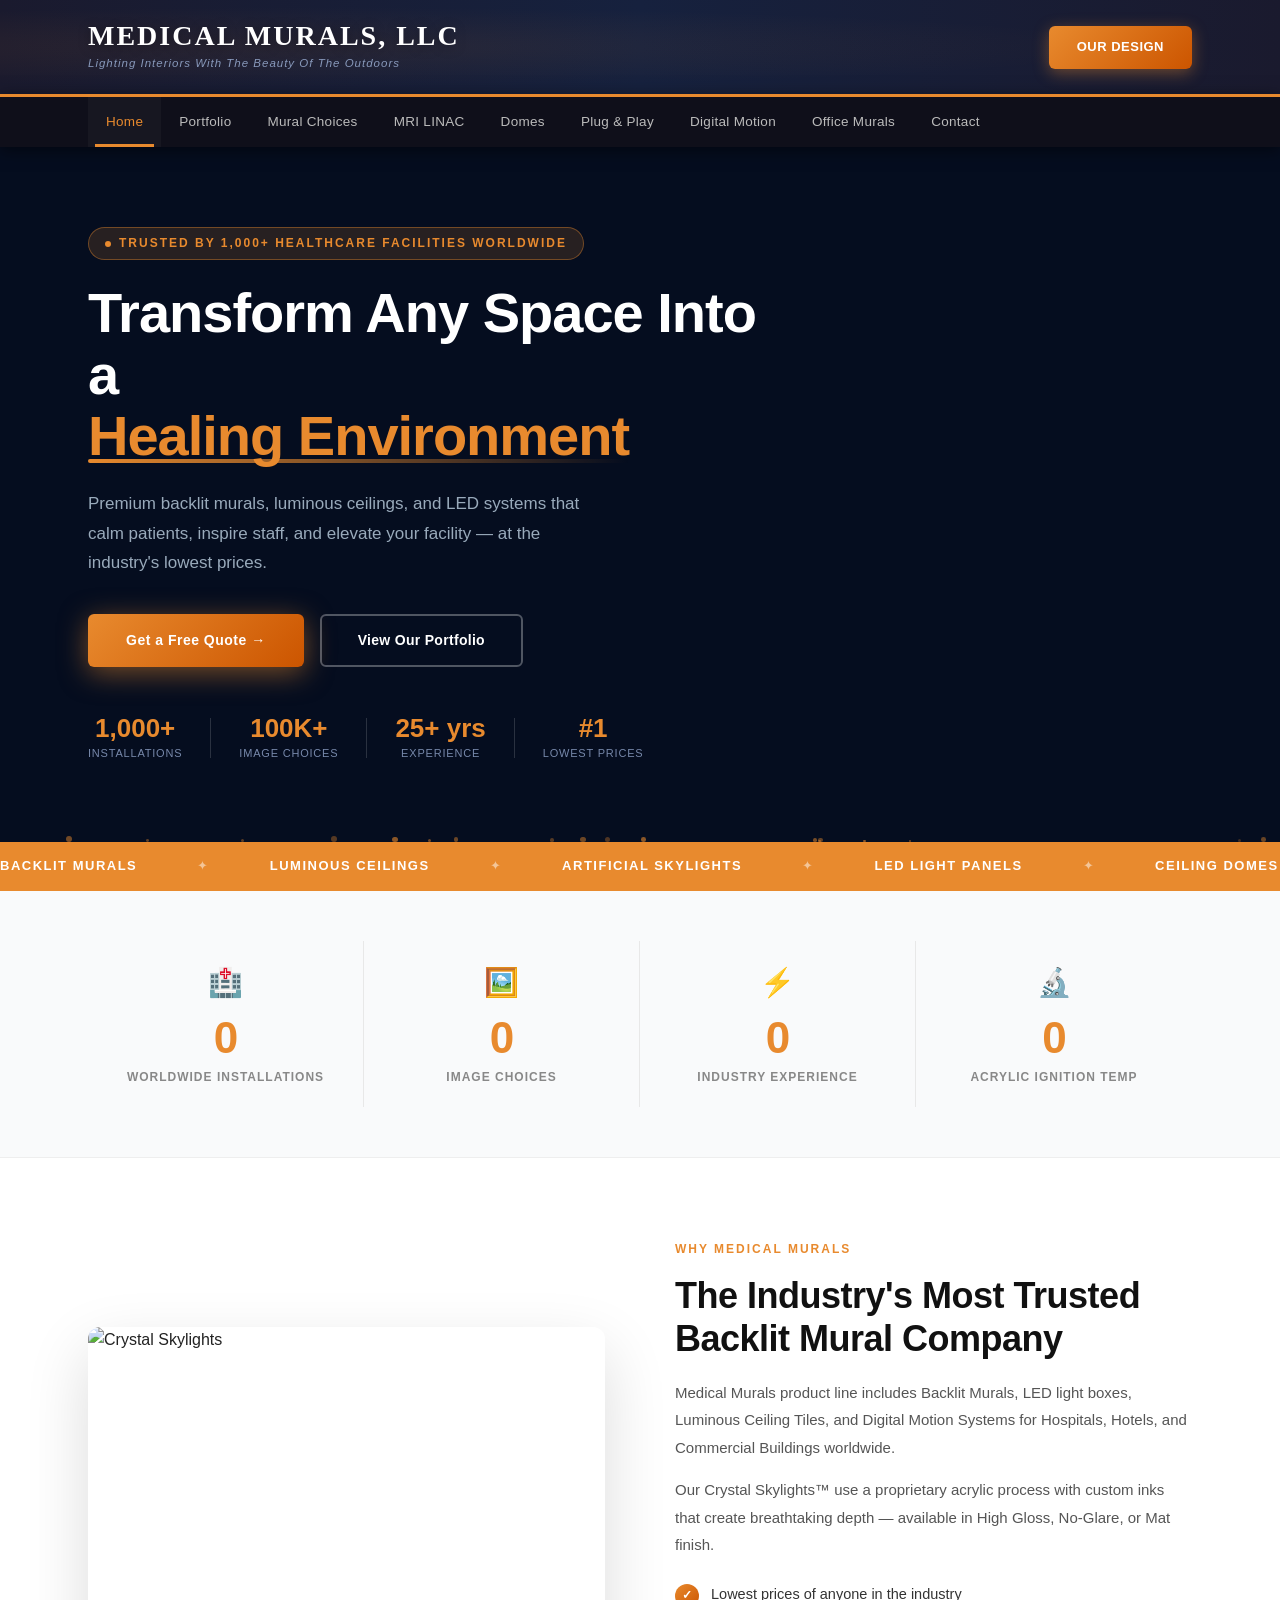
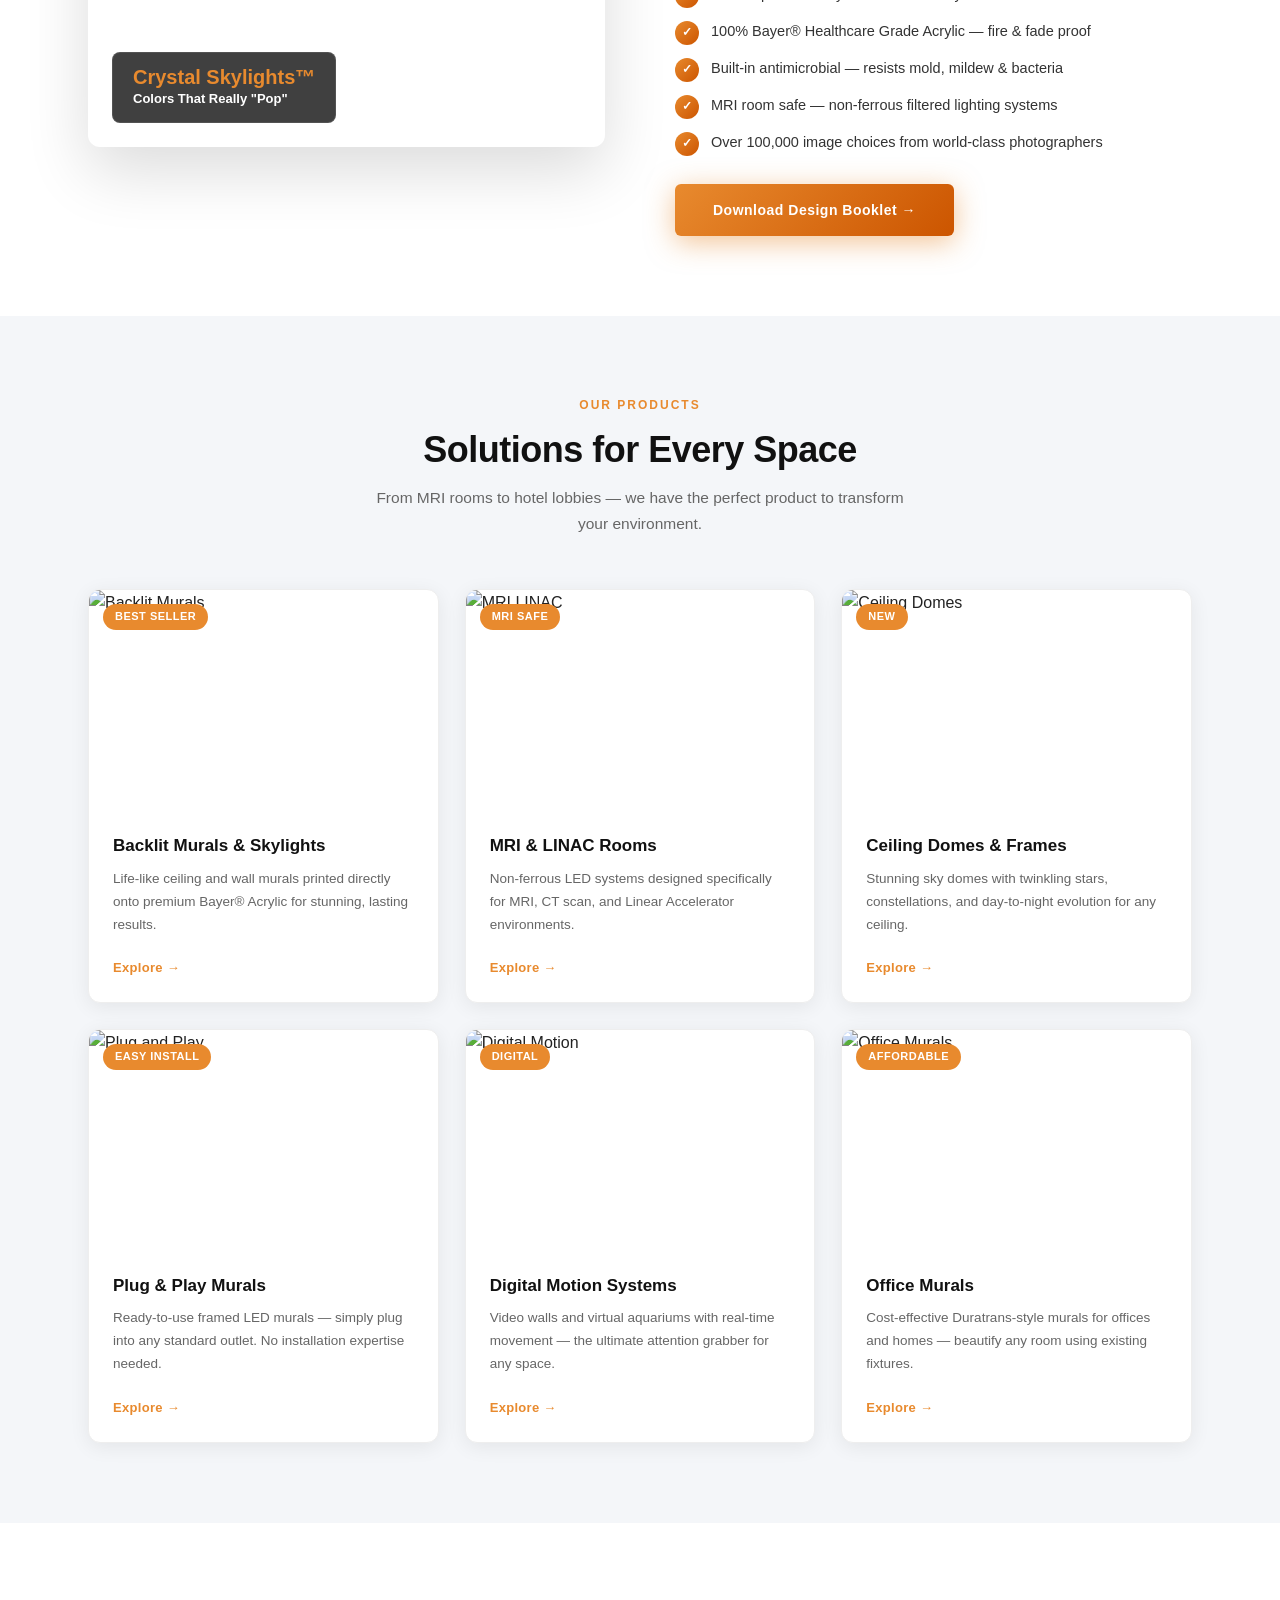
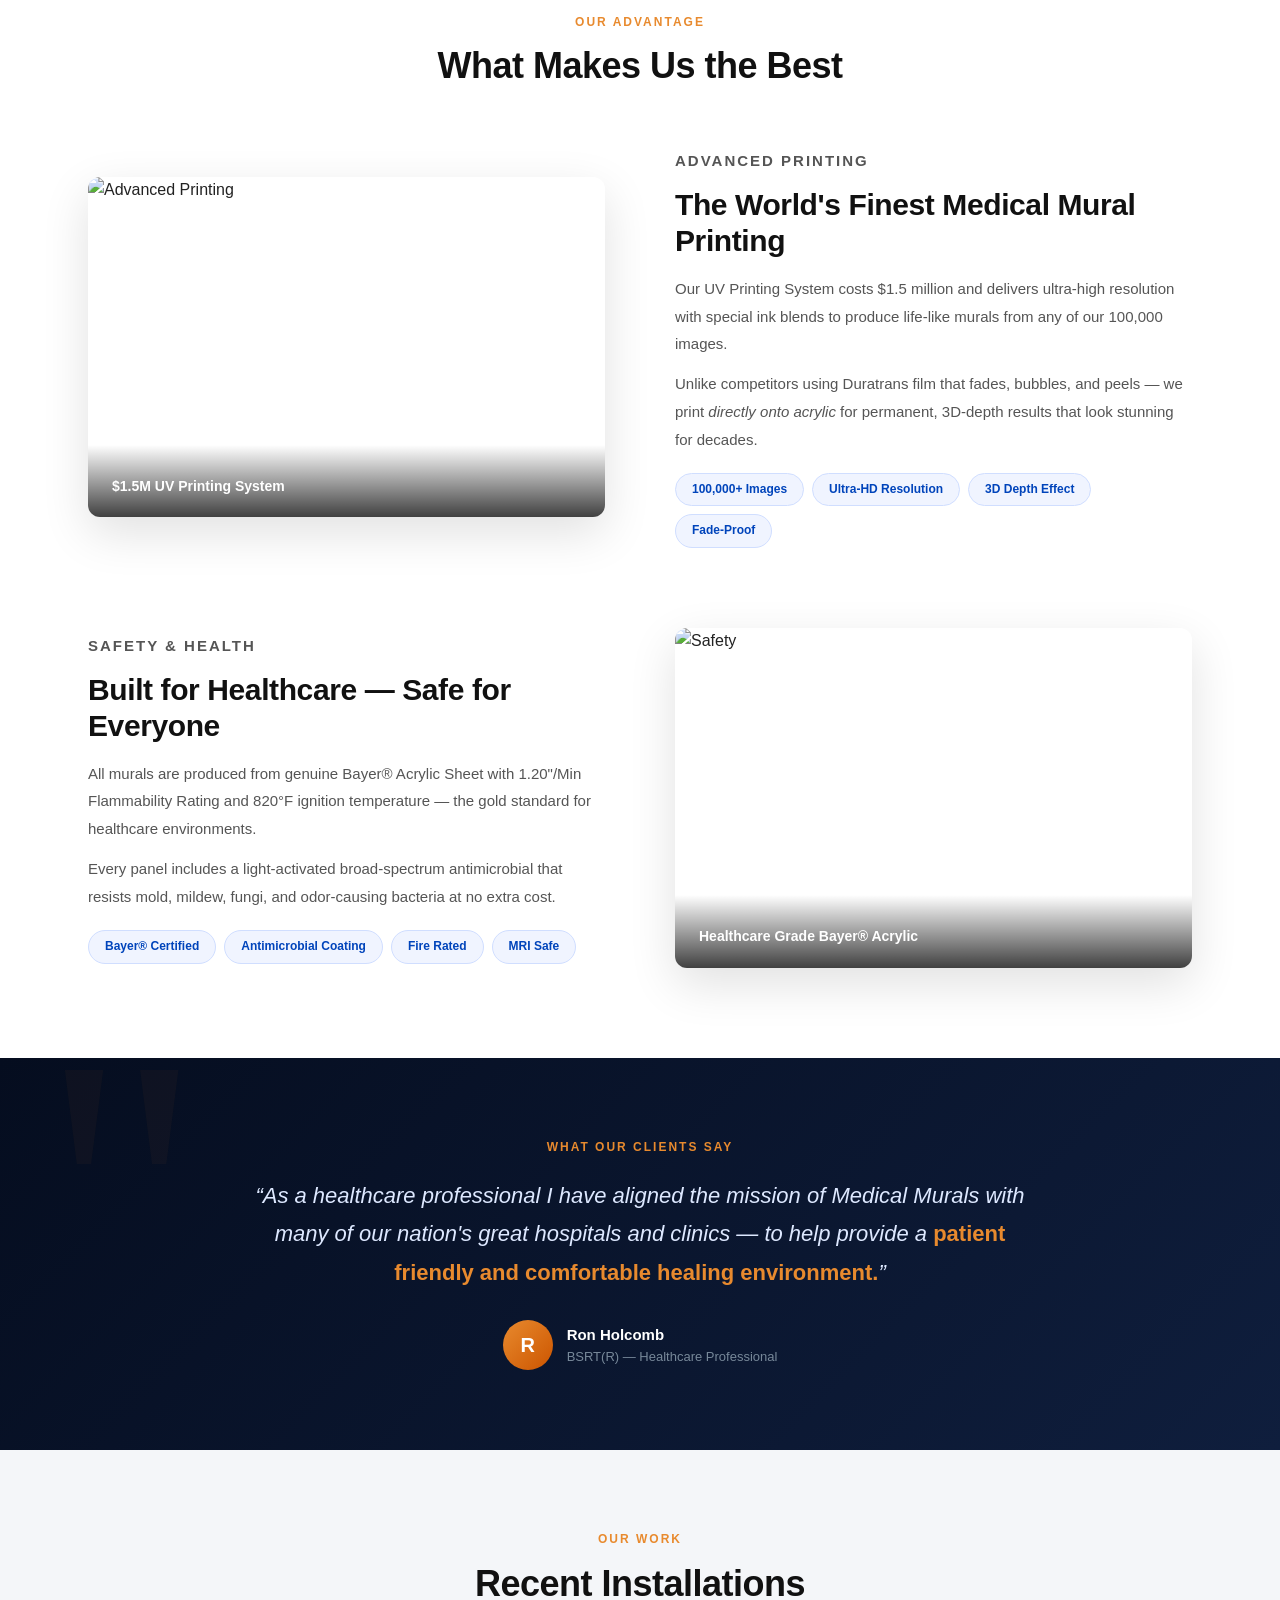
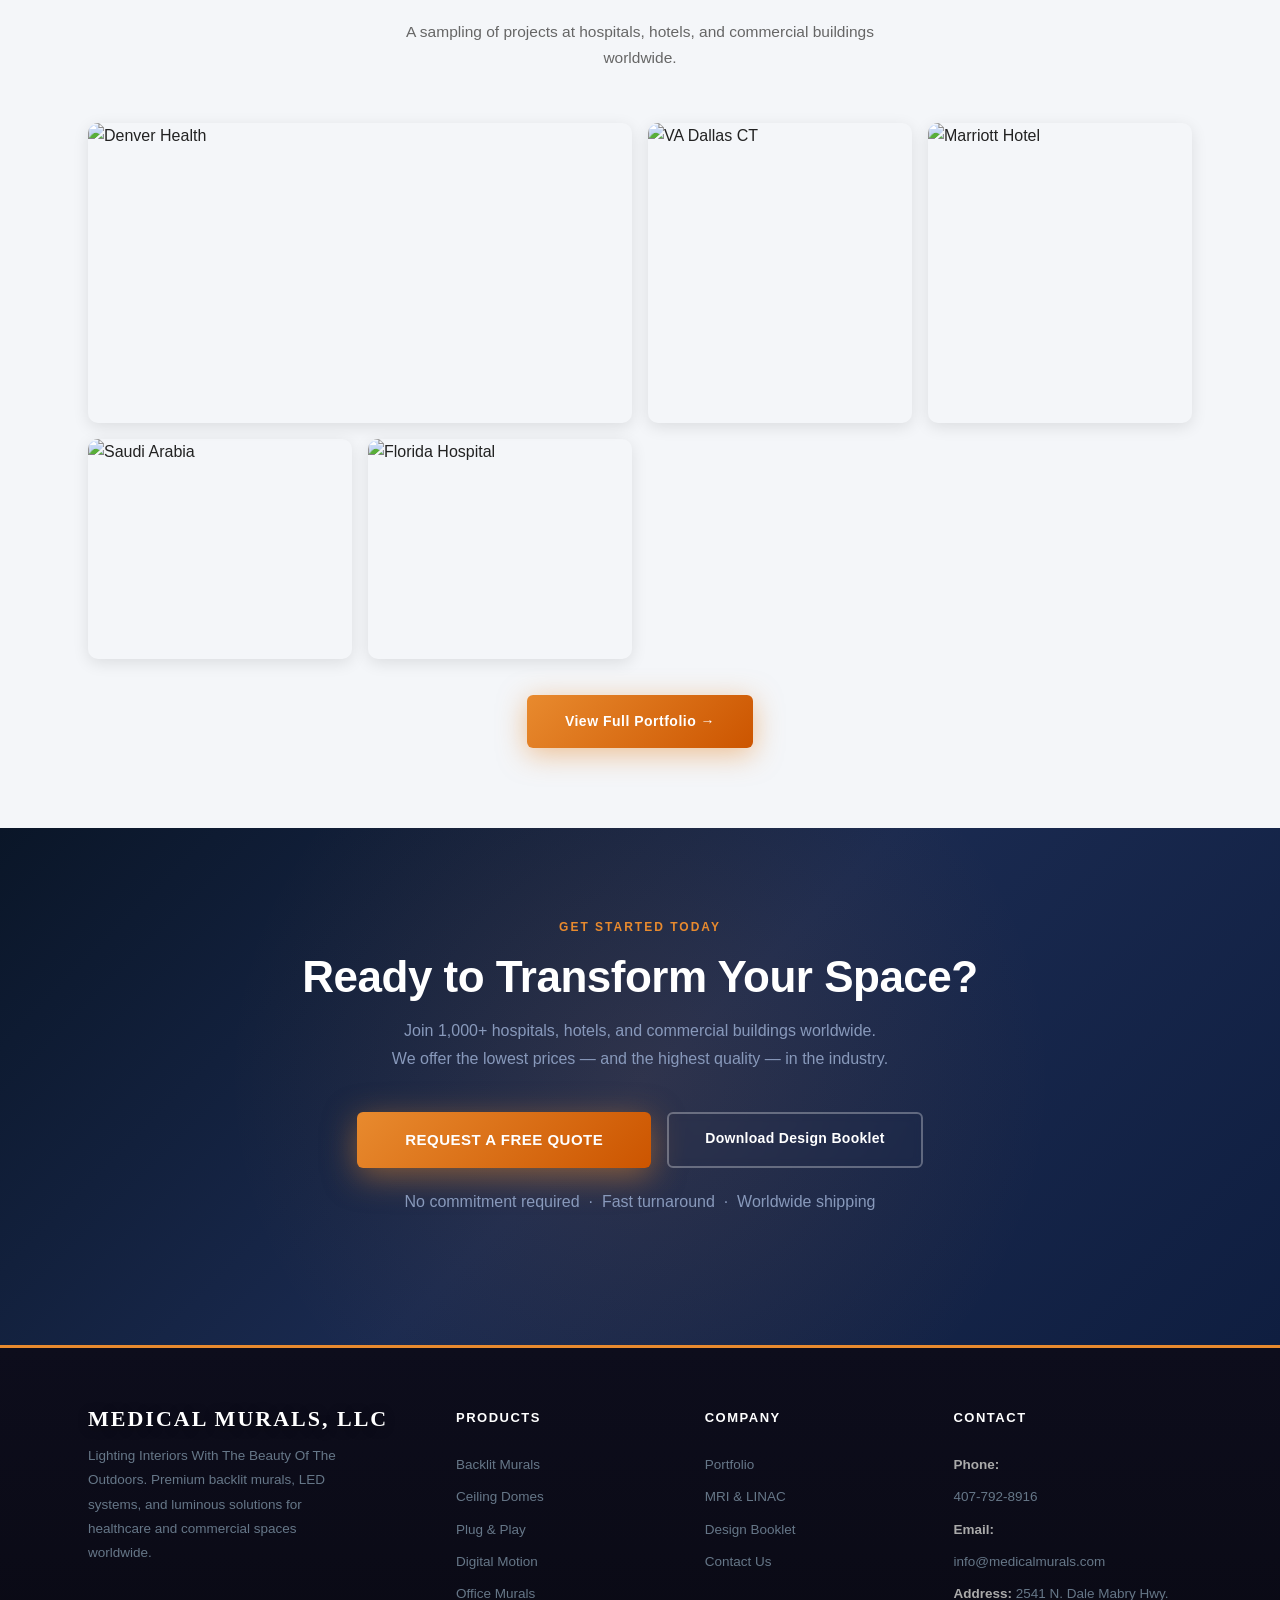
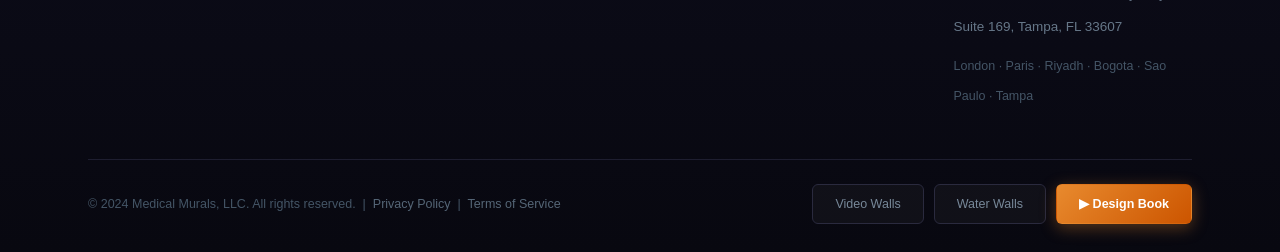
==== commit b2e77c0f: "Make header, nav, and footer fully mobile responsive Header (mobile): - Logo font size reduced, tagl" ====
--- a/index.html
+++ b/index.html
@@ -22,7 +22,12 @@
 <!-- ===== NAVIGATION ===== -->
 <nav class="main-nav">
     <div class="nav-inner">
-        <ul>
+        <button class="nav-toggle" id="navToggle" aria-label="Toggle menu">
+            <span></span>
+            <span></span>
+            <span></span>
+        </button>
+        <ul id="navMenu">
             <li><a href="index.html" class="active">Home</a></li>
             <li><a href="pages/portfolio.html">Portfolio</a></li>
             <li><a href="pages/mural-choices.html">Mural Choices</a></li>
--- a/css/style.css
+++ b/css/style.css
@@ -1159,3 +1159,260 @@
     transition: color 0.25s; z-index: 10000;
 }
 .lightbox-close:hover { color: #e88a2e; }
+
+/* ============================================================
+   HAMBURGER MENU BUTTON
+   ============================================================ */
+.nav-toggle {
+    display: none;
+    flex-direction: column;
+    justify-content: center;
+    gap: 5px;
+    width: 40px;
+    height: 40px;
+    cursor: pointer;
+    padding: 6px;
+    border-radius: 6px;
+    transition: background 0.25s;
+    background: none;
+    border: none;
+    outline: none;
+}
+.nav-toggle:hover { background: rgba(255,255,255,0.08); }
+
+.nav-toggle span {
+    display: block;
+    height: 2px;
+    background: #ccc;
+    border-radius: 2px;
+    transition: all 0.3s ease;
+    transform-origin: center;
+}
+
+.nav-toggle.open span:nth-child(1) { transform: translateY(7px) rotate(45deg); }
+.nav-toggle.open span:nth-child(2) { opacity: 0; transform: scaleX(0); }
+.nav-toggle.open span:nth-child(3) { transform: translateY(-7px) rotate(-45deg); }
+
+/* ============================================================
+   TABLET — max-width: 1024px
+   ============================================================ */
+@media (max-width: 1024px) {
+    .container { padding: 0 28px; }
+    .header-inner { padding: 0 28px; }
+    .nav-inner { padding: 0 28px; }
+    .footer-inner { padding: 0 28px; }
+    .hero-content { padding: 60px 28px; }
+    .stats-grid { padding: 0 28px; }
+
+    .hero-title { font-size: 42px; }
+
+    .stats-grid { grid-template-columns: repeat(4, 1fr); }
+
+    .intro-section .container { gap: 40px; }
+
+    .products-grid { grid-template-columns: repeat(2, 1fr); gap: 20px; }
+
+    .feature-row { gap: 40px; }
+
+    .footer-top { grid-template-columns: 1fr 1fr; gap: 36px; }
+    .footer-brand { grid-column: 1 / -1; }
+}
+
+/* ============================================================
+   MOBILE — max-width: 768px
+   ============================================================ */
+@media (max-width: 768px) {
+    .container { padding: 0 20px; }
+
+    /* --- HEADER --- */
+    .site-header { padding: 16px 0; }
+
+    .header-inner {
+        padding: 0 20px;
+        flex-wrap: nowrap;
+        gap: 12px;
+    }
+
+    .logo { font-size: 20px; letter-spacing: 1px; }
+
+    .header-tagline { display: none; }
+
+    .header-design-btn {
+        font-size: 11px;
+        padding: 9px 16px;
+        letter-spacing: 0;
+        white-space: nowrap;
+    }
+
+    /* --- NAVIGATION: hamburger --- */
+    .nav-inner {
+        padding: 0 20px;
+        display: flex;
+        align-items: center;
+        justify-content: space-between;
+    }
+
+    .nav-toggle { display: flex; }
+
+    .main-nav ul {
+        display: none;
+        flex-direction: column;
+        width: 100%;
+        background: #0f0f1a;
+        border-top: 1px solid #1e1e30;
+        padding: 8px 0 16px;
+    }
+
+    .main-nav ul.open { display: flex; }
+
+    .main-nav ul li a {
+        padding: 13px 20px;
+        font-size: 14px;
+        border-bottom: 1px solid rgba(255,255,255,0.04);
+    }
+
+    .main-nav ul li a::after { display: none; }
+
+    .main-nav ul li a:hover,
+    .main-nav ul li a.active {
+        background: rgba(232,138,46,0.1);
+        border-left: 3px solid #e88a2e;
+        padding-left: 17px;
+    }
+
+    /* --- HERO --- */
+    .hero { min-height: 480px; }
+
+    .hero-bg { grid-template-columns: 1fr; }
+    .hero-bg .bg-img:nth-child(2),
+    .hero-bg .bg-img:nth-child(3) { display: none; }
+
+    .hero-content { padding: 50px 20px; }
+
+    .hero-pretitle { font-size: 10px; letter-spacing: 1px; padding: 5px 12px; }
+    .hero-title { font-size: 30px; letter-spacing: -0.5px; }
+    .hero-subtitle { font-size: 14px; }
+
+    .hero-actions { flex-direction: column; gap: 12px; }
+    .hero-actions .btn-primary,
+    .hero-actions .btn-ghost { text-align: center; padding: 14px 24px; }
+
+    .hero-trust { gap: 16px; flex-wrap: wrap; }
+    .trust-num { font-size: 20px; }
+    .trust-label { font-size: 10px; }
+    .trust-divider { display: none; }
+
+    /* --- MARQUEE --- */
+    .marquee-strip { padding: 10px 0; }
+
+    /* --- STATS --- */
+    .stats-section { padding: 36px 0; }
+    .stats-grid {
+        padding: 0 20px;
+        grid-template-columns: repeat(2, 1fr);
+        gap: 0;
+    }
+    .stat-item {
+        padding: 18px 10px;
+        border-right: 1px solid #e8e8e8;
+        border-bottom: 1px solid #e8e8e8;
+    }
+    .stat-item:nth-child(2) { border-right: none; }
+    .stat-item:nth-child(3) { border-bottom: none; }
+    .stat-item:nth-child(4) { border-right: none; border-bottom: none; }
+    .stat-number { font-size: 34px; }
+
+    /* --- INTRO --- */
+    .intro-section { padding: 50px 0; }
+    .intro-section .container {
+        grid-template-columns: 1fr;
+        gap: 32px;
+    }
+    .intro-img img { height: 260px; }
+    .intro-text h2 { font-size: 26px; }
+
+    /* --- PRODUCTS --- */
+    .products-section { padding: 50px 0; }
+    .products-grid { grid-template-columns: 1fr; gap: 18px; }
+    .section-title { font-size: 26px; }
+
+    /* --- WHY SECTION --- */
+    .why-section { padding: 50px 0; }
+    .feature-row,
+    .feature-row.reverse {
+        grid-template-columns: 1fr;
+        direction: ltr;
+        gap: 28px;
+        margin-bottom: 50px;
+    }
+    .feature-row.reverse > * { direction: ltr; }
+    .feature-img-wrap img { height: 240px; }
+    .feature-content h3 { font-size: 22px; }
+
+    /* --- TESTIMONIAL --- */
+    .testimonial-section { padding: 50px 0; }
+    .testimonial-section blockquote { font-size: 16px; }
+
+    /* --- GALLERY --- */
+    .gallery-section { padding: 50px 0; }
+    .gallery-grid {
+        grid-template-columns: repeat(2, 1fr);
+        grid-template-rows: auto;
+    }
+    .gallery-item:nth-child(1) {
+        grid-column: 1 / -1;
+        grid-row: auto;
+    }
+
+    /* --- CTA --- */
+    .cta-section { padding: 60px 0; }
+    .cta-section h2 { font-size: 28px; }
+    .cta-actions { flex-direction: column; gap: 12px; align-items: center; }
+    .btn-cta-pulse { width: 100%; max-width: 300px; text-align: center; }
+    .btn-ghost { text-align: center; }
+
+    /* --- FOOTER --- */
+    .site-footer { padding: 44px 0 20px; }
+    .footer-inner { padding: 0 20px; }
+
+    .footer-top {
+        grid-template-columns: 1fr;
+        gap: 32px;
+    }
+    .footer-brand { grid-column: auto; }
+    .footer-brand p { max-width: 100%; }
+    .footer-brand .logo { font-size: 18px; }
+
+    .footer-col h4 { margin-bottom: 14px; }
+    .footer-col a { line-height: 2.2; }
+
+    .footer-bottom {
+        flex-direction: column;
+        align-items: flex-start;
+        gap: 16px;
+    }
+
+    .footer-btn-group { flex-wrap: wrap; }
+}
+
+/* ============================================================
+   SMALL MOBILE — max-width: 480px
+   ============================================================ */
+@media (max-width: 480px) {
+    .logo { font-size: 17px; letter-spacing: 0.5px; }
+    .header-design-btn { font-size: 10px; padding: 8px 12px; }
+
+    .hero-title { font-size: 26px; }
+    .hero-subtitle { font-size: 13.5px; }
+
+    .stat-number { font-size: 28px; }
+
+    .intro-text h2 { font-size: 22px; }
+    .section-title { font-size: 22px; }
+
+    .gallery-grid { grid-template-columns: 1fr; }
+    .gallery-item:nth-child(1) { grid-column: auto; }
+
+    .footer-btn-group { flex-direction: column; }
+    .footer-btn { text-align: center; }
+}
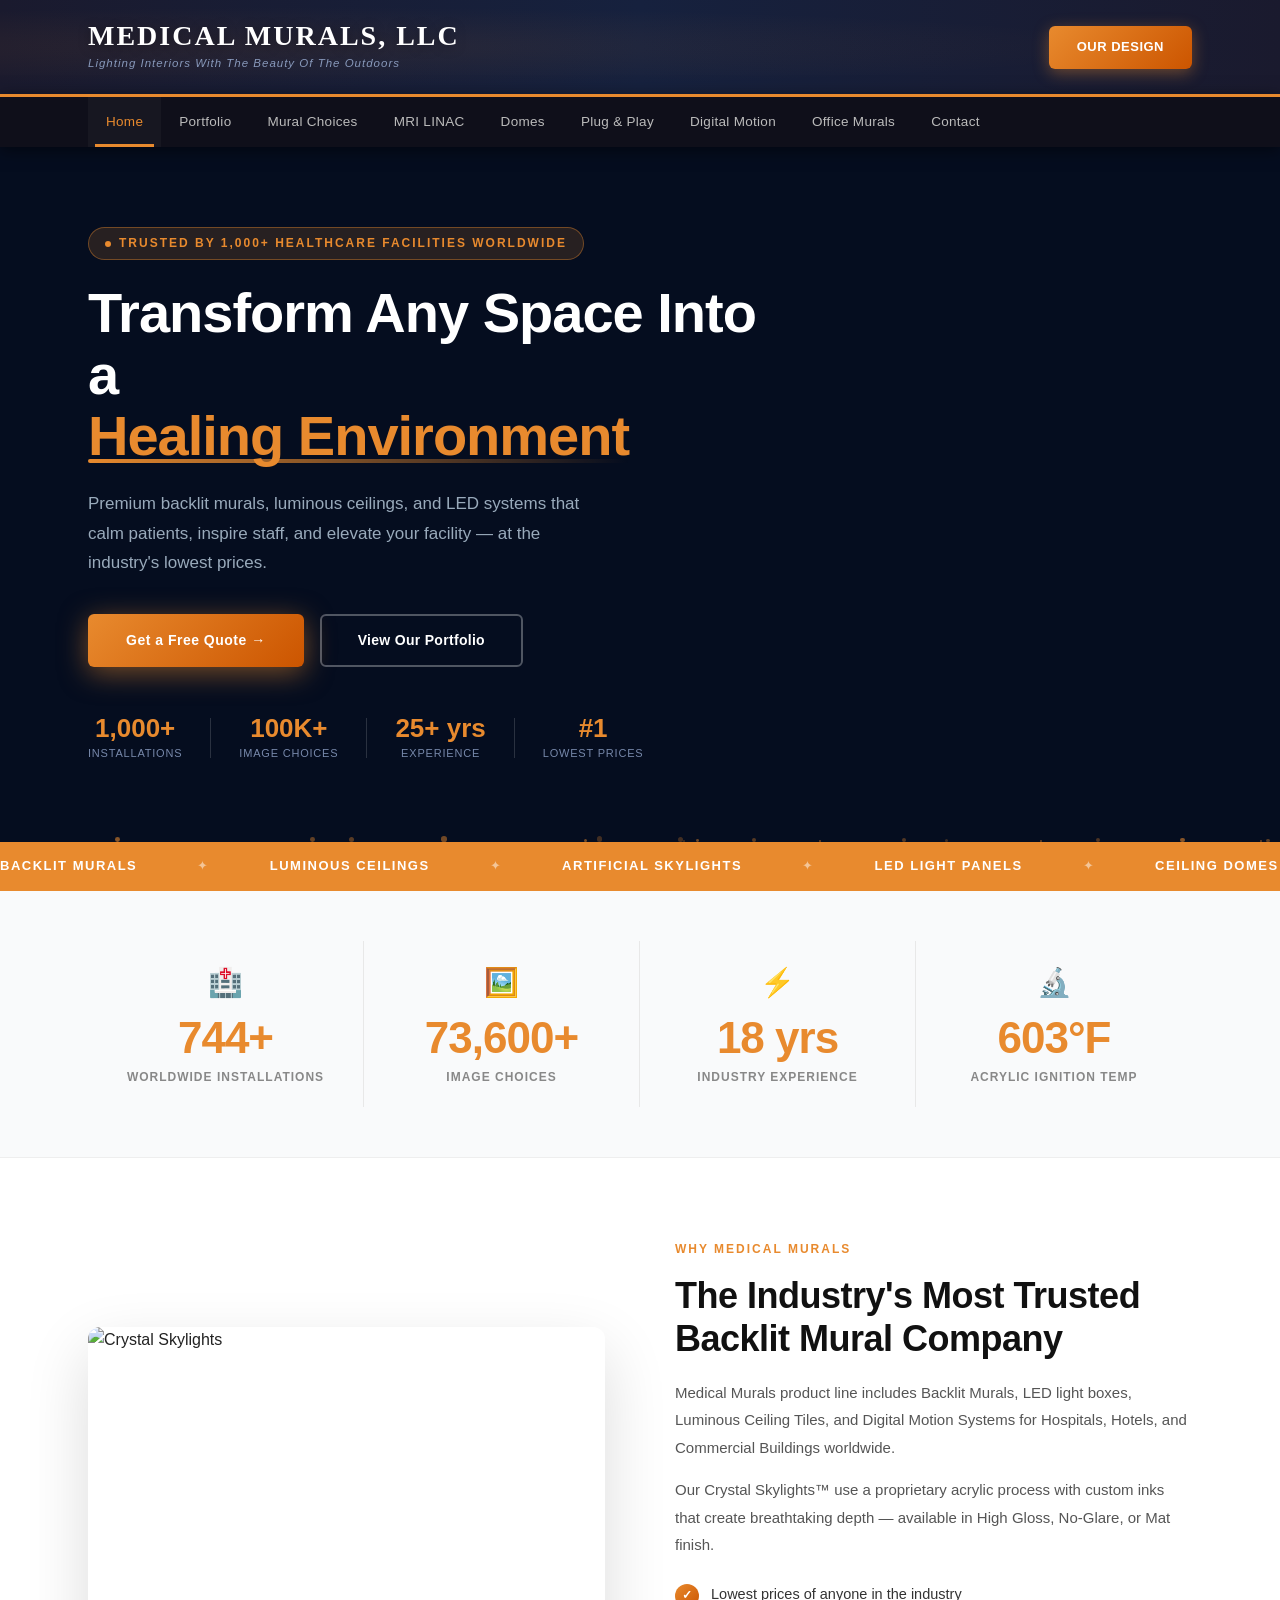
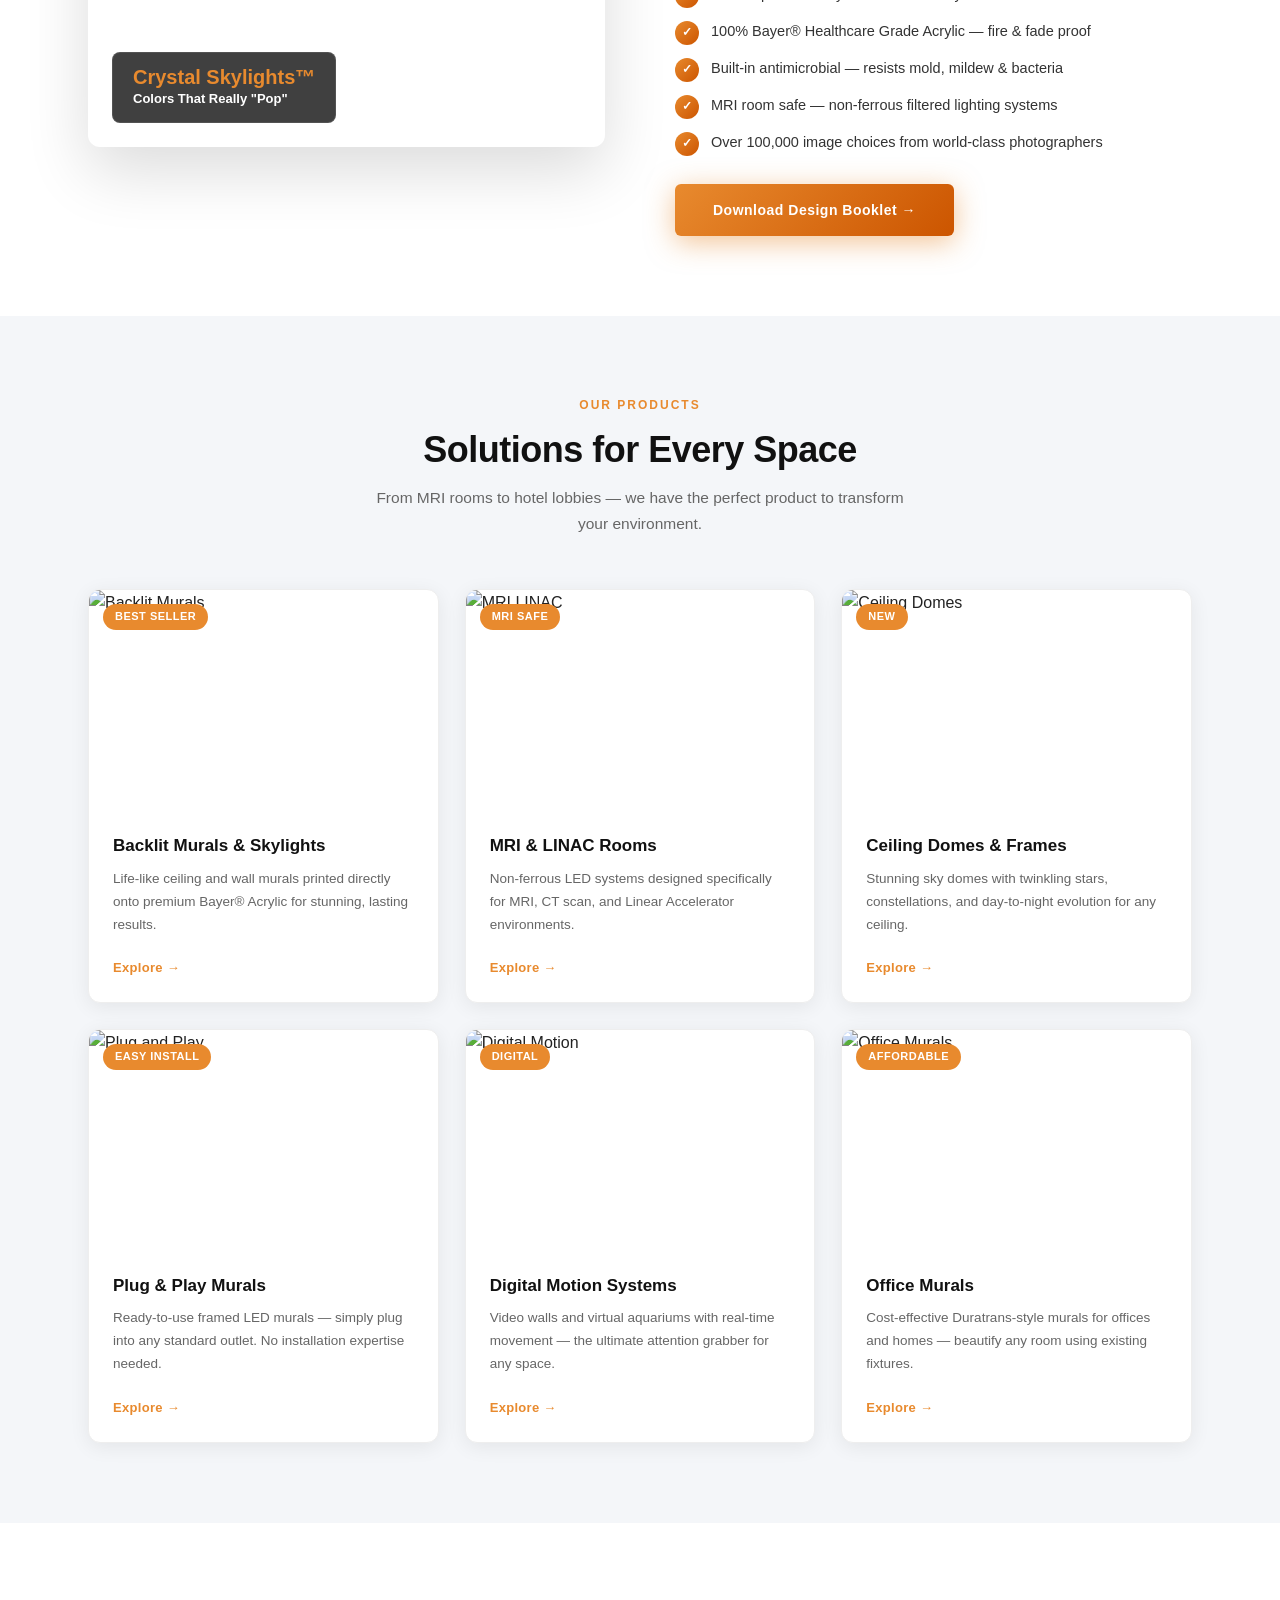
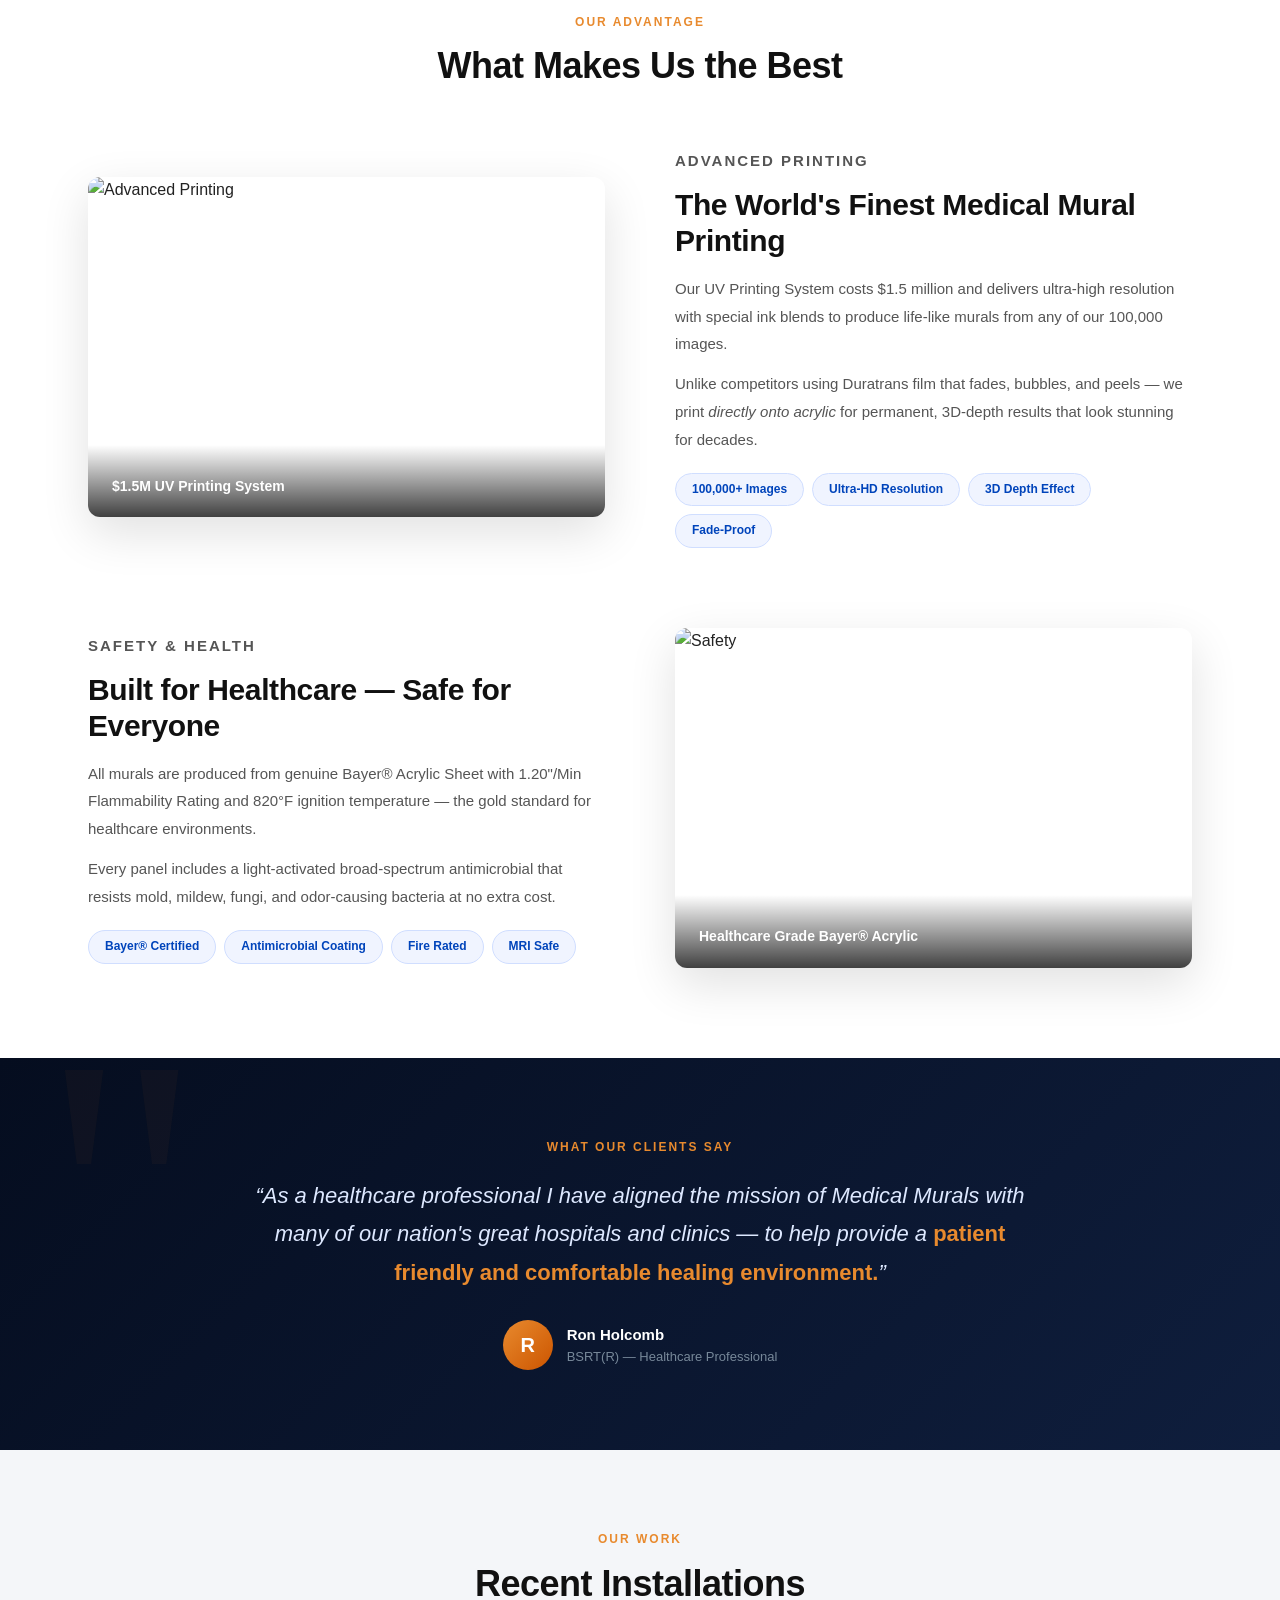
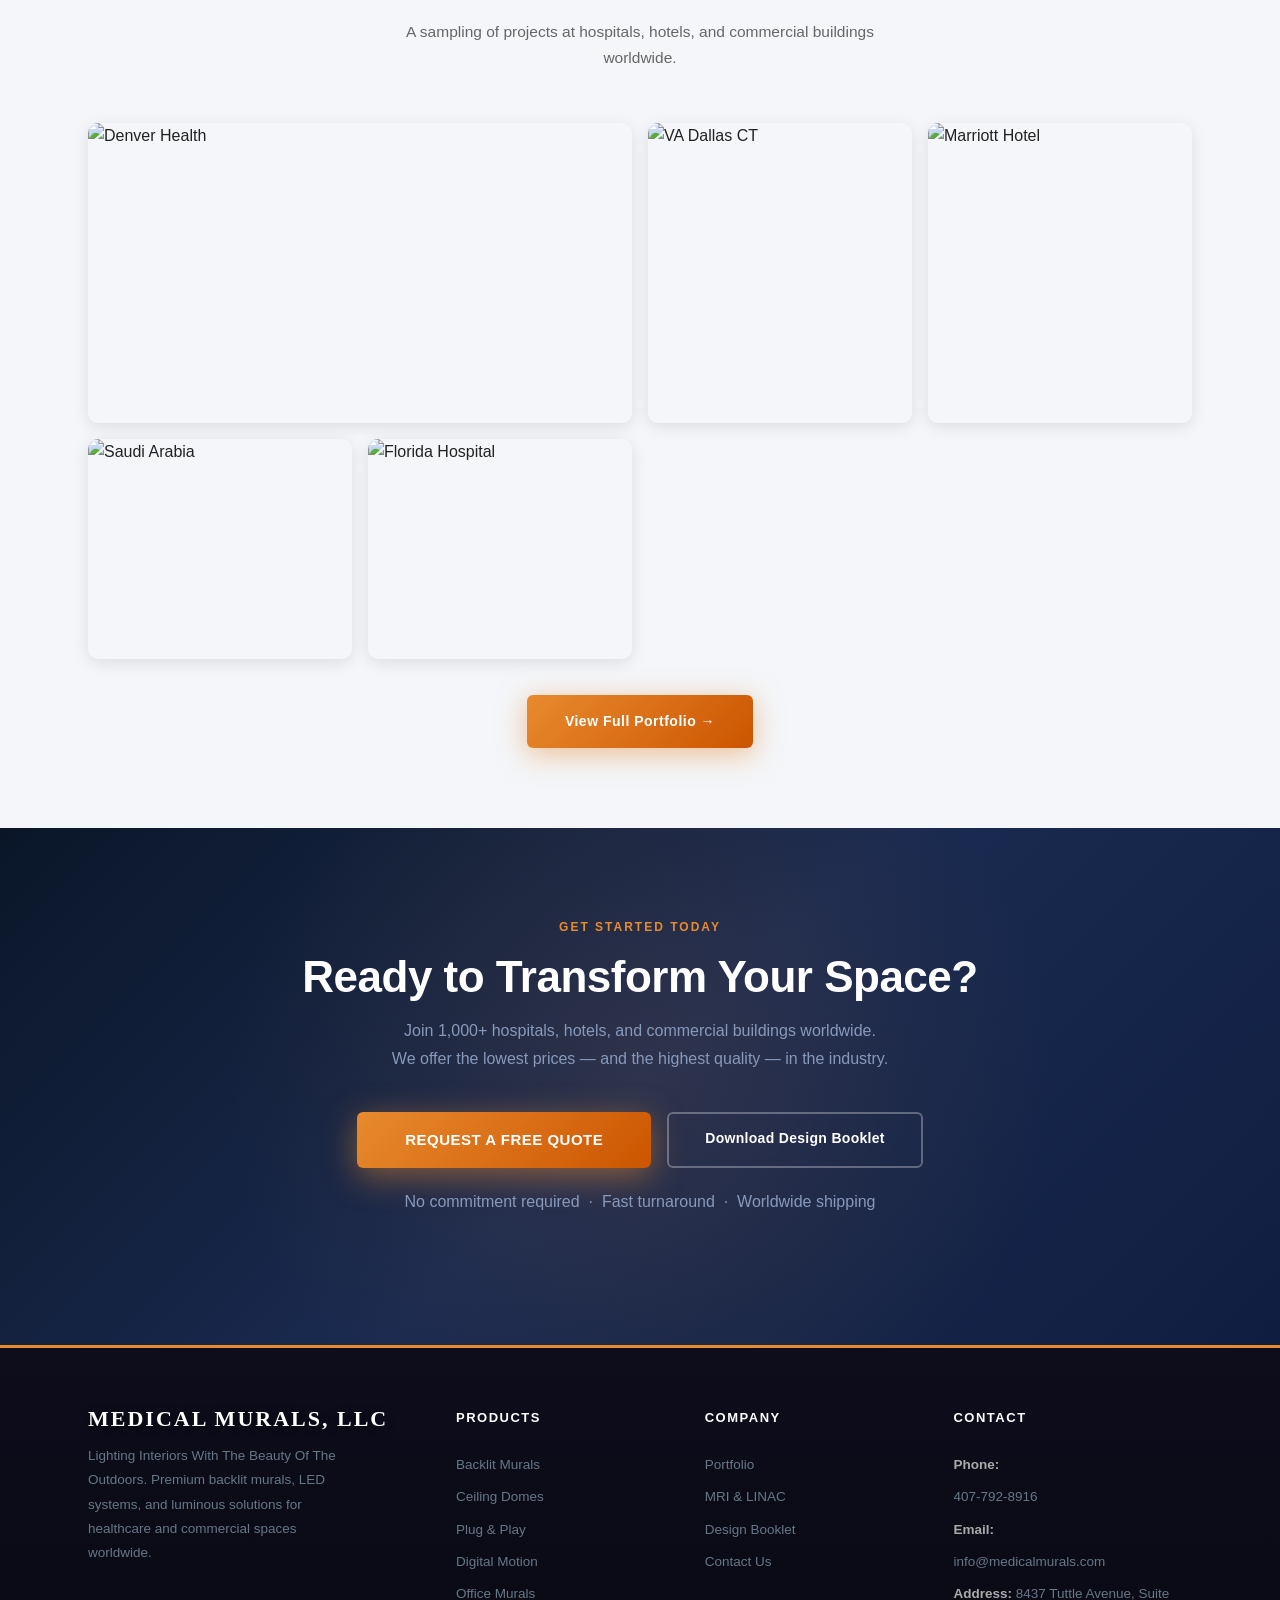
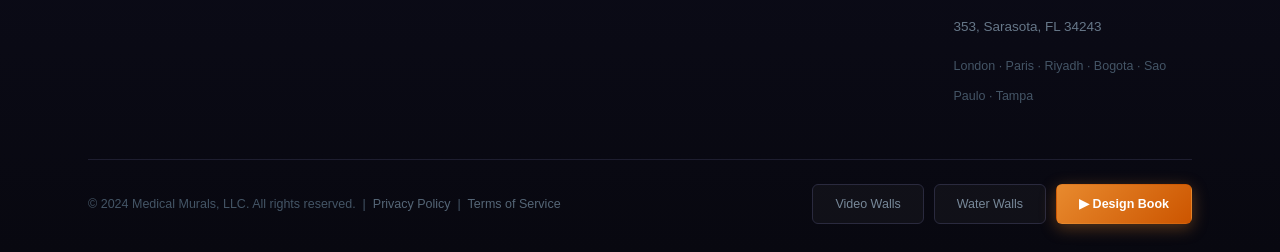
==== commit 072f9f9d: "Fix footer structure, image heights, section badges, and address across all pages - Replace undefine" ====
--- a/index.html
+++ b/index.html
@@ -421,7 +421,7 @@
                 <h4>Contact</h4>
                 <p><strong>Phone:</strong> <a href="tel:4077928916">407-792-8916</a></p>
                 <p><strong>Email:</strong> <a href="mailto:info@medicalmurals.com">info@medicalmurals.com</a></p>
-                <p><strong>Address:</strong> 2541 N. Dale Mabry Hwy. Suite 169, Tampa, FL 33607</p>
+                <p><strong>Address:</strong> 8437 Tuttle Avenue, Suite 353, Sarasota, FL 34243</p>
                 <p style="margin-top:8px; color:#445566; font-size:12.5px;">London · Paris · Riyadh · Bogota · Sao Paulo · Tampa</p>
             </div>
         </div>
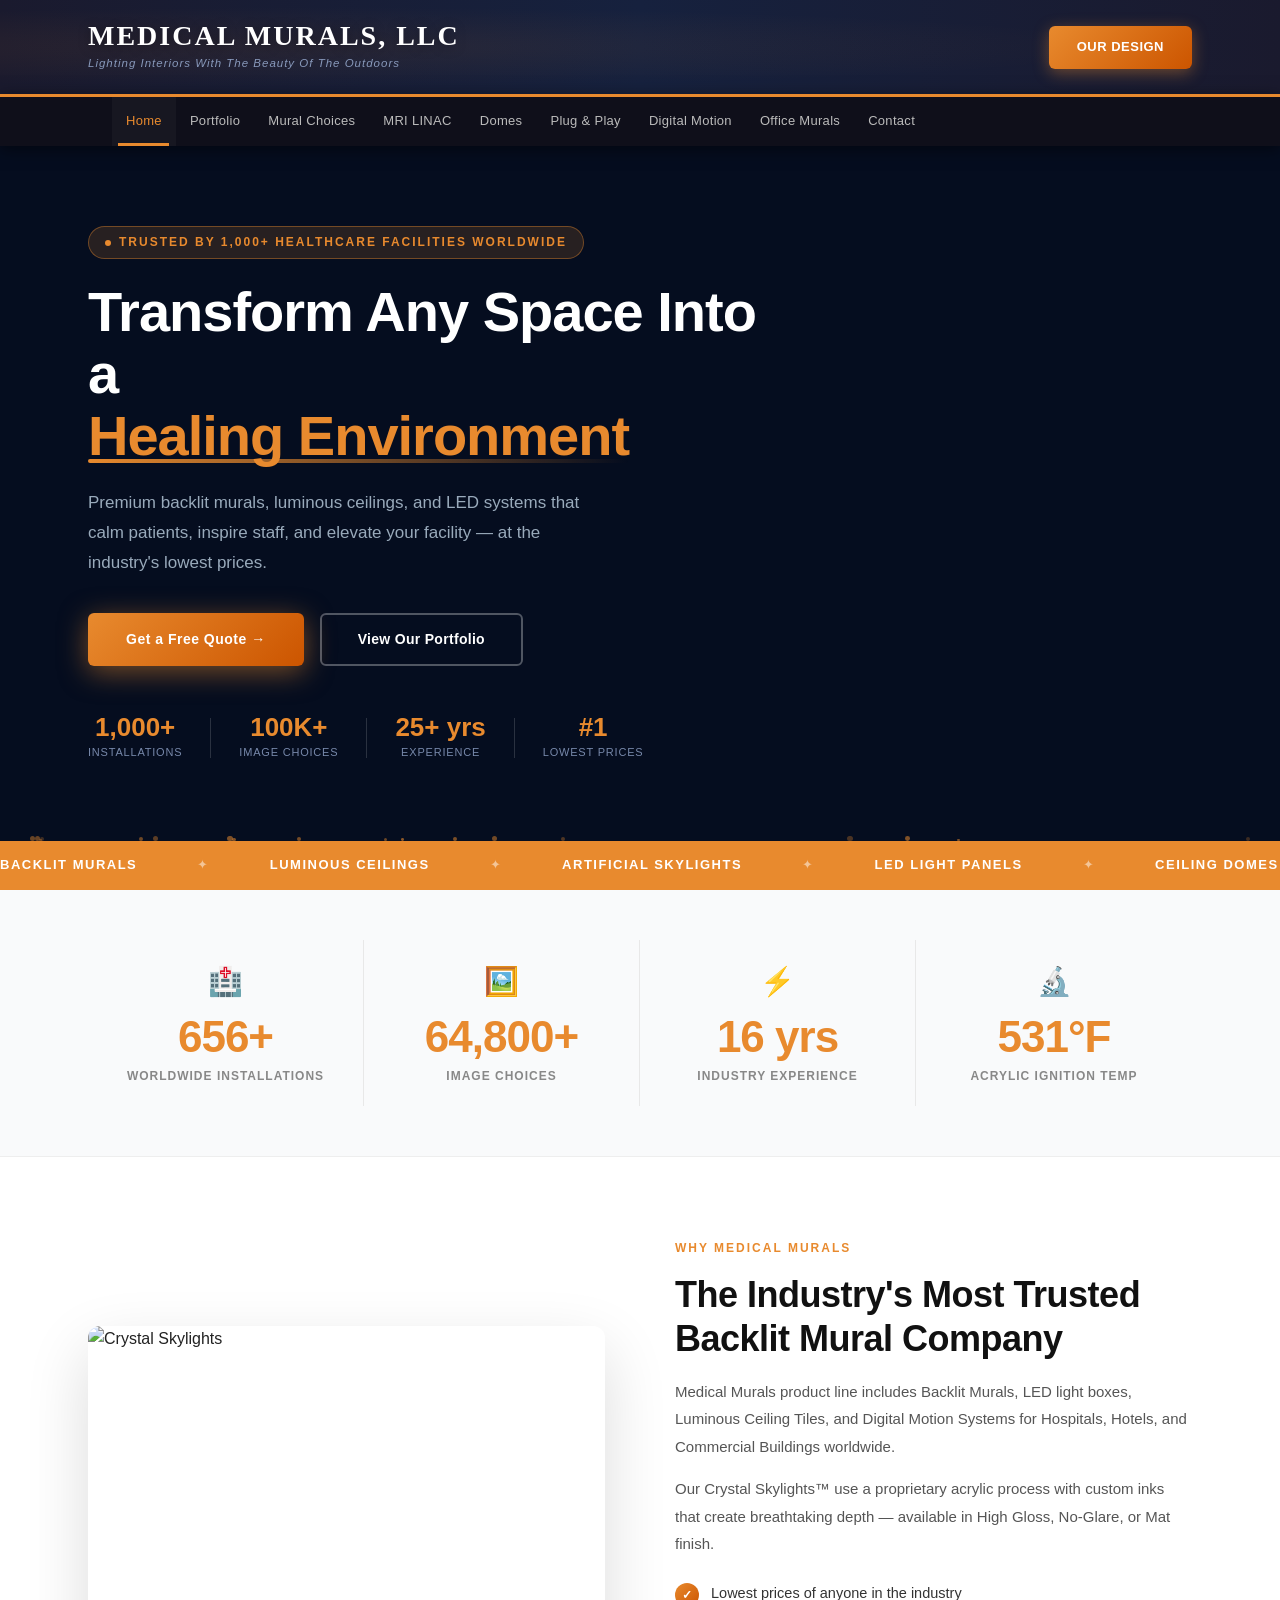
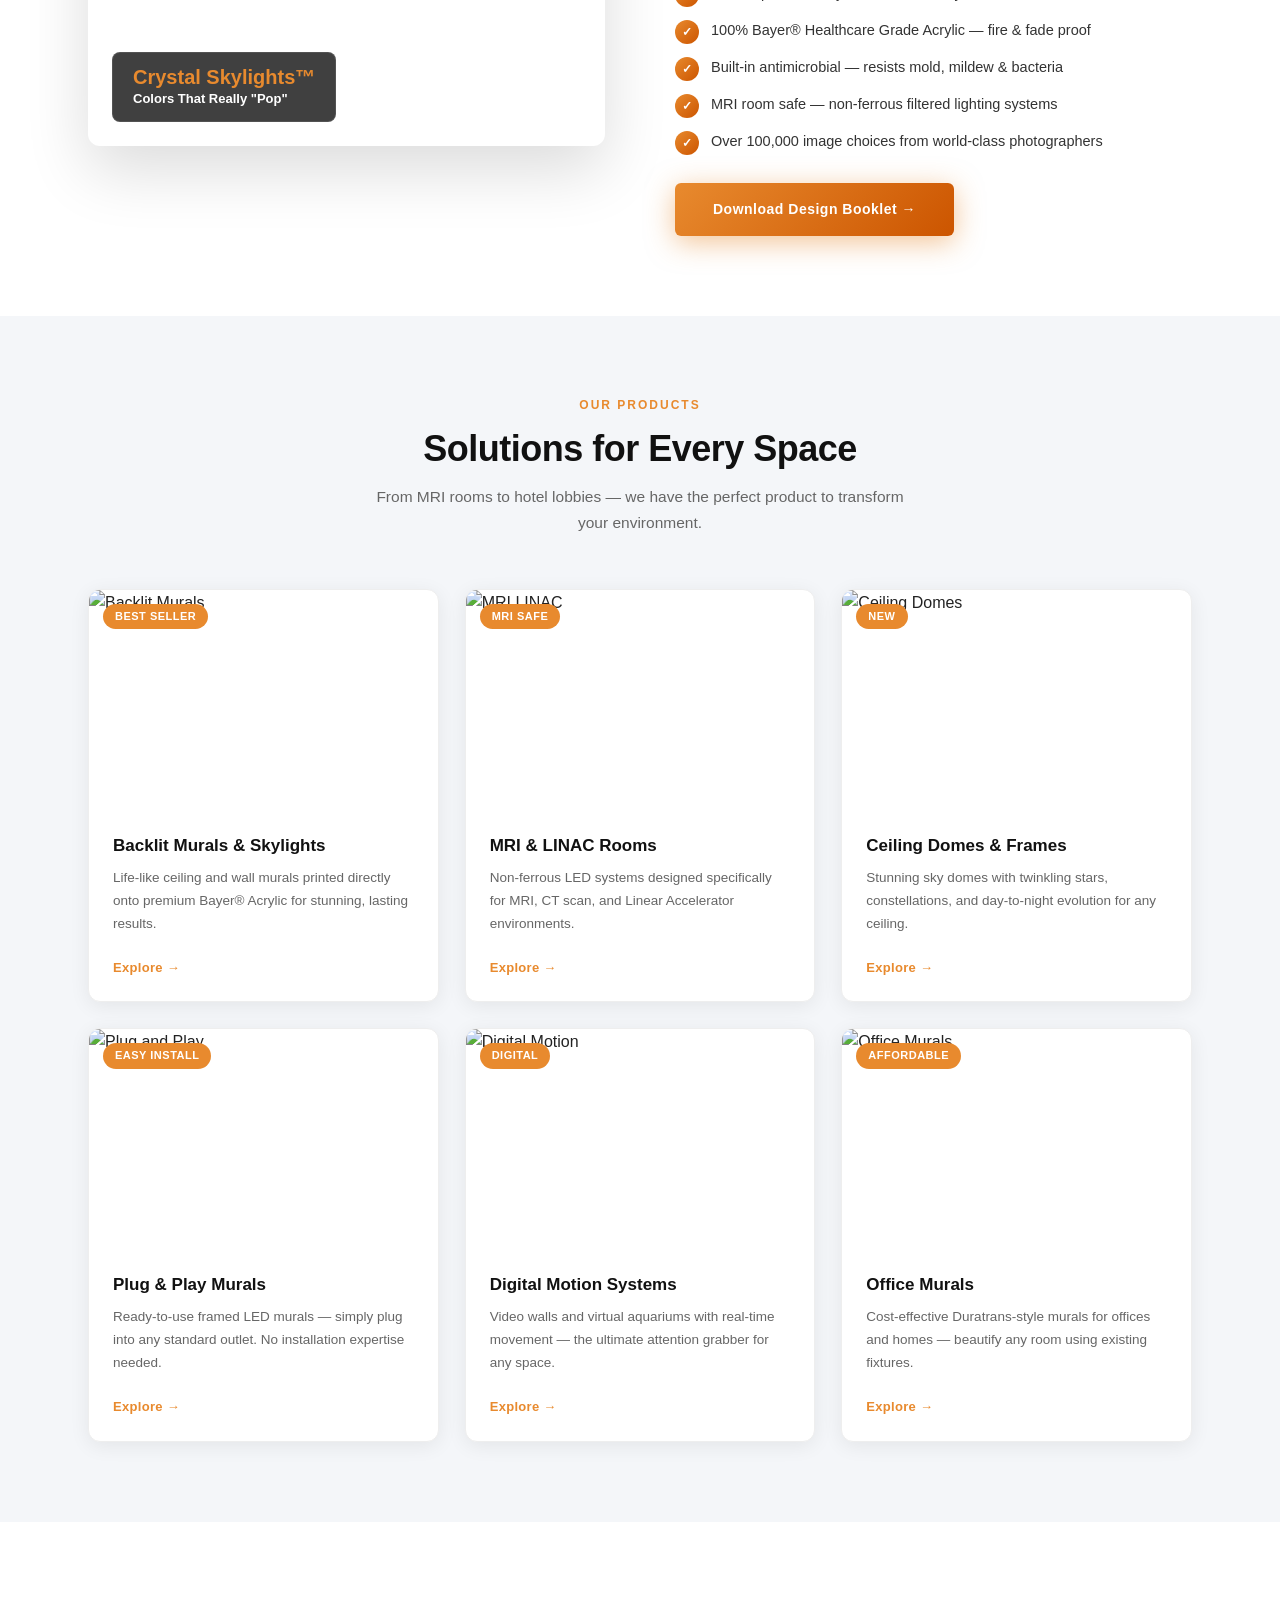
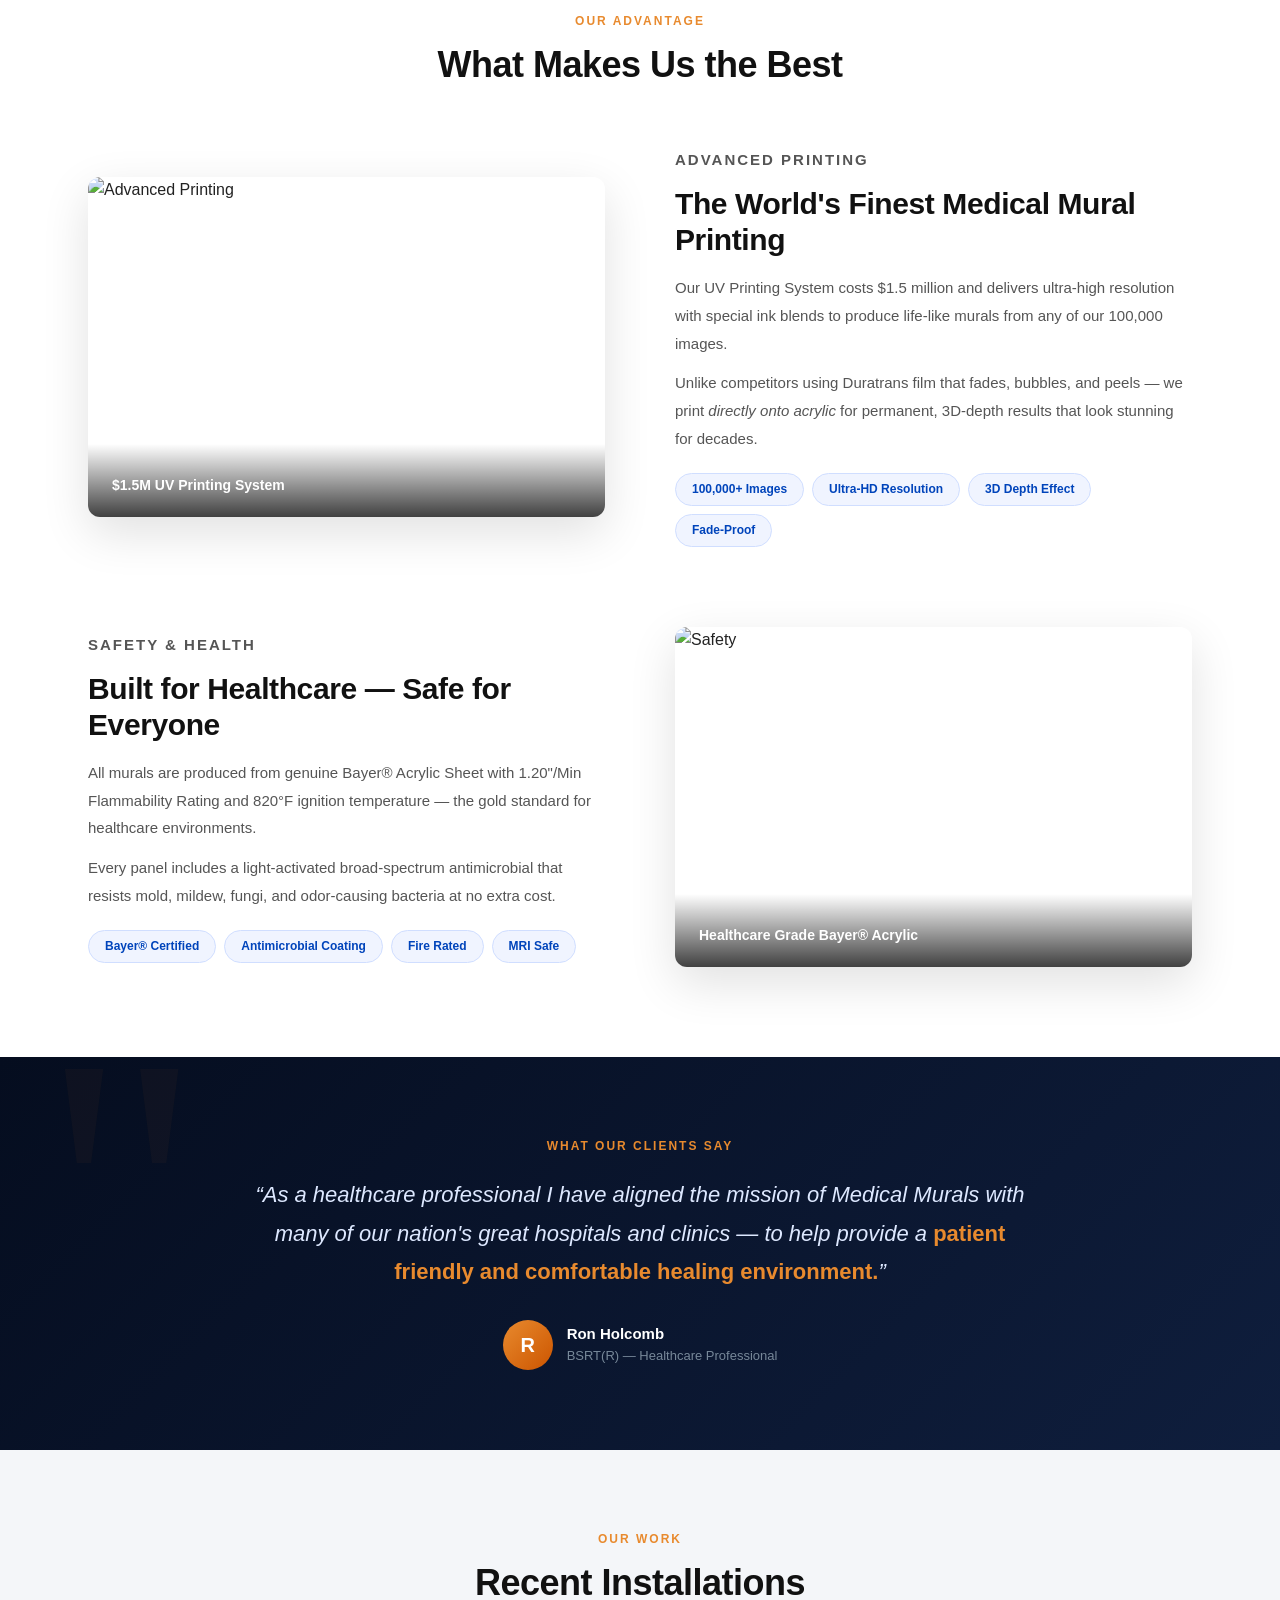
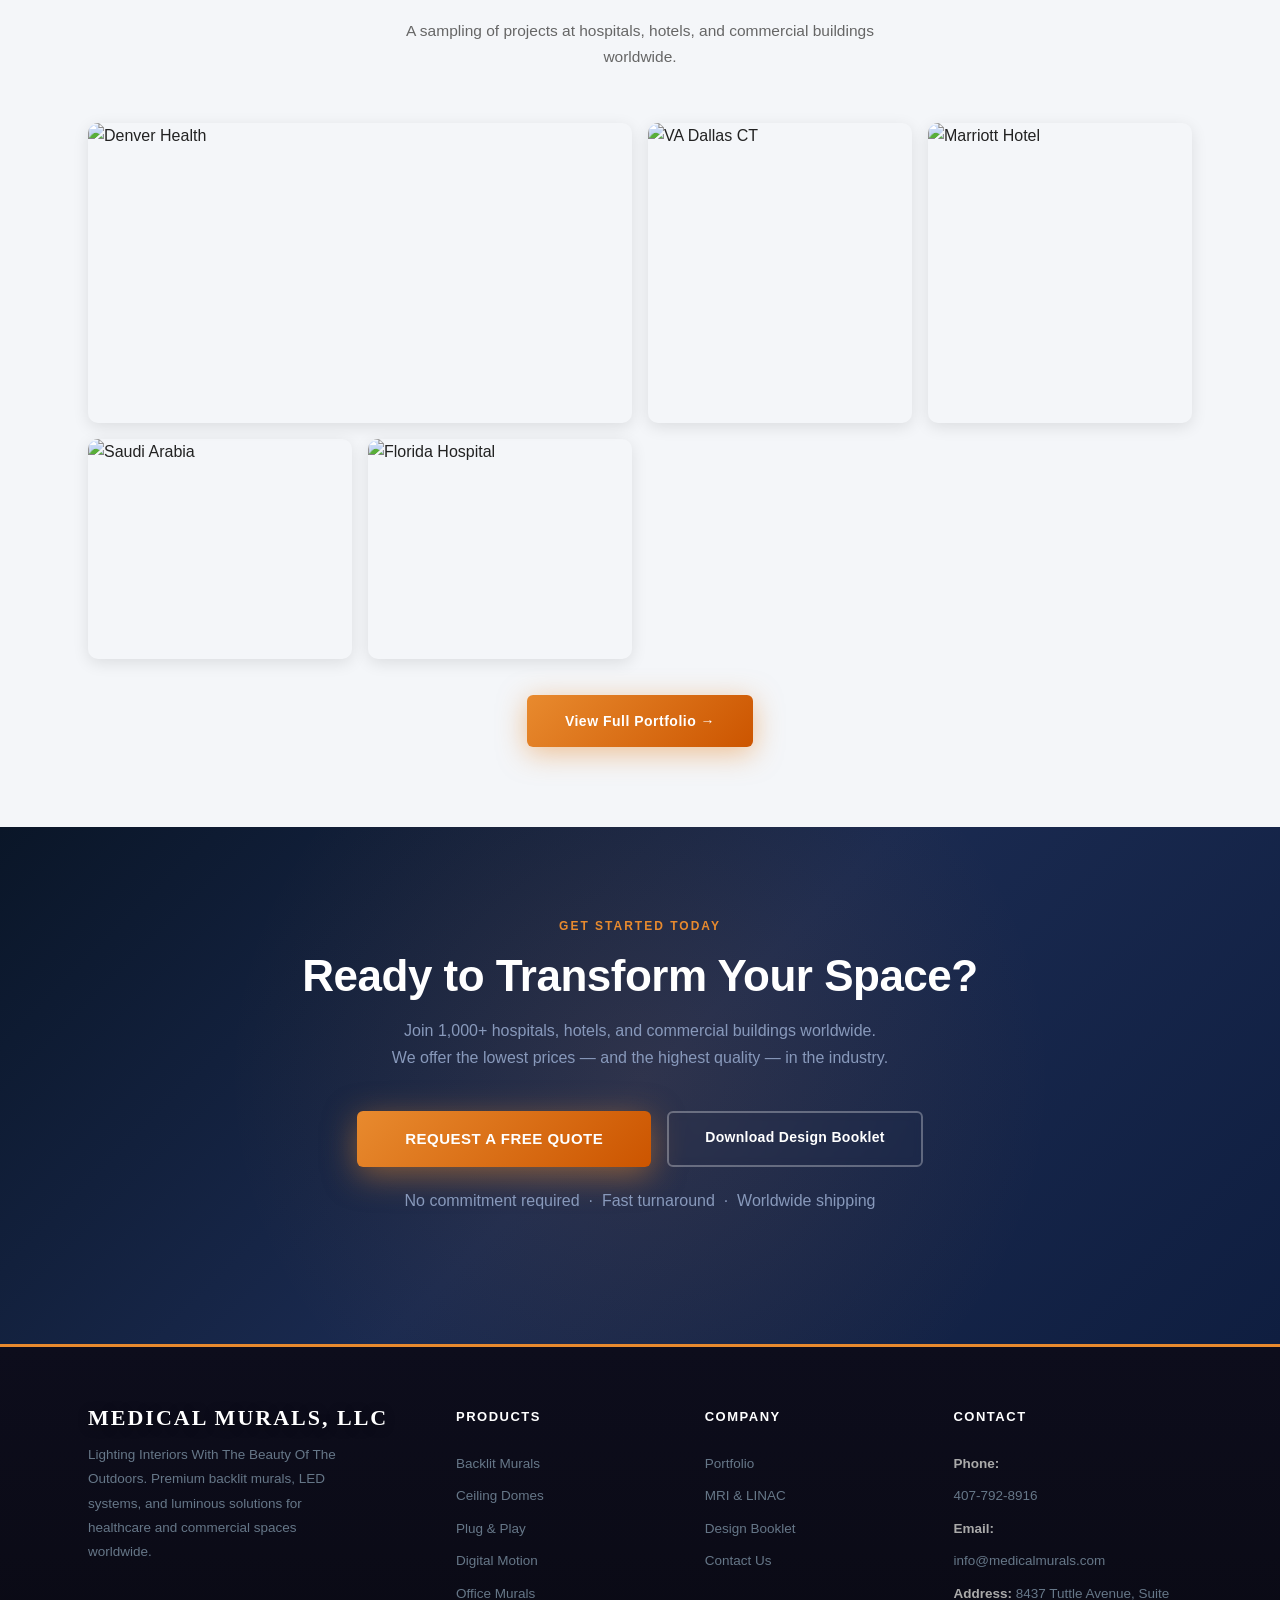
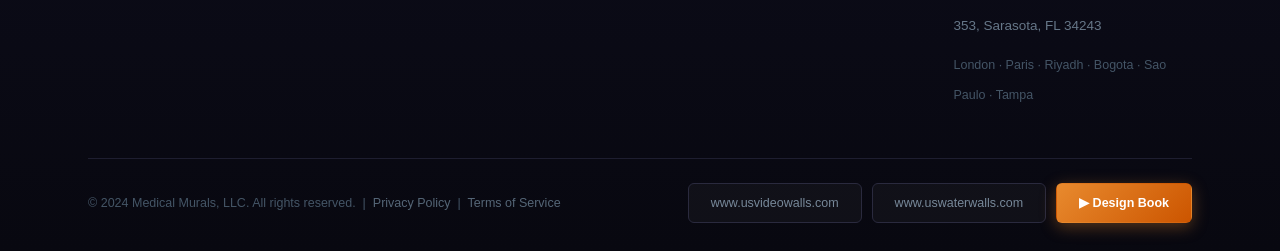
==== commit 33a5c740: "Update footer buttons: use domain names as text, center on mobile - Change "Video Walls" → "www.usvi" ====
--- a/index.html
+++ b/index.html
@@ -433,8 +433,8 @@
                 <a href="#">Terms of Service</a>
             </div>
             <div class="footer-btn-group">
-                <a href="https://www.usvideowalls.com" target="_blank" class="footer-btn">Video Walls</a>
-                <a href="https://www.uswaterwalls.com" target="_blank" class="footer-btn">Water Walls</a>
+                <a href="https://www.usvideowalls.com" target="_blank" class="footer-btn">www.usvideowalls.com</a>
+                <a href="https://www.uswaterwalls.com" target="_blank" class="footer-btn">www.uswaterwalls.com</a>
                 <a href="http://anyflip.com/pyws/mabe/" target="_blank" class="footer-btn footer-btn-highlight">&#9654; Design Book</a>
             </div>
         </div>
--- a/css/style.css
+++ b/css/style.css
@@ -121,14 +121,17 @@
 .main-nav ul {
     list-style: none;
     display: flex;
-    flex-wrap: wrap;
+    flex-wrap: nowrap;
+    max-width: 1200px;
+    margin: 0 auto;
+    padding: 0 24px;
 }
 
 .main-nav ul li a {
     display: block;
-    padding: 14px 18px;
+    padding: 14px 14px;
     color: #bbb;
-    font-size: 13.5px;
+    font-size: 13px;
     font-weight: 500;
     letter-spacing: 0.3px;
     transition: all 0.25s;
@@ -1161,6 +1164,48 @@
 .lightbox-close:hover { color: #e88a2e; }
 
 /* ============================================================
+   NAV HAMBURGER — activates at 1100px
+   ============================================================ */
+@media (max-width: 1100px) {
+    .nav-toggle { display: flex; }
+
+    .main-nav {
+        display: flex;
+        flex-wrap: wrap;
+        justify-content: flex-end;
+        padding: 6px 20px;
+    }
+
+    .main-nav ul {
+        display: none;
+        flex-direction: column;
+        width: 100%;
+        max-width: none;
+        background: #0f0f1a;
+        border-top: 1px solid #1e1e30;
+        padding: 8px 0 16px;
+        margin: 0;
+    }
+
+    .main-nav ul.open { display: flex; }
+
+    .main-nav ul li a {
+        padding: 13px 20px;
+        font-size: 14px;
+        border-bottom: 1px solid rgba(255,255,255,0.04);
+    }
+
+    .main-nav ul li a::after { display: none; }
+
+    .main-nav ul li a:hover,
+    .main-nav ul li a.active {
+        background: rgba(232,138,46,0.1);
+        border-left: 3px solid #e88a2e;
+        padding-left: 17px;
+    }
+}
+
+/* ============================================================
    HAMBURGER MENU BUTTON
    ============================================================ */
 .nav-toggle {
@@ -1242,42 +1287,6 @@
         padding: 9px 16px;
         letter-spacing: 0;
         white-space: nowrap;
-    }
-
-    /* --- NAVIGATION: hamburger --- */
-    .nav-inner {
-        padding: 0 20px;
-        display: flex;
-        align-items: center;
-        justify-content: space-between;
-    }
-
-    .nav-toggle { display: flex; }
-
-    .main-nav ul {
-        display: none;
-        flex-direction: column;
-        width: 100%;
-        background: #0f0f1a;
-        border-top: 1px solid #1e1e30;
-        padding: 8px 0 16px;
-    }
-
-    .main-nav ul.open { display: flex; }
-
-    .main-nav ul li a {
-        padding: 13px 20px;
-        font-size: 14px;
-        border-bottom: 1px solid rgba(255,255,255,0.04);
-    }
-
-    .main-nav ul li a::after { display: none; }
-
-    .main-nav ul li a:hover,
-    .main-nav ul li a.active {
-        background: rgba(232,138,46,0.1);
-        border-left: 3px solid #e88a2e;
-        padding-left: 17px;
     }
 
     /* --- HERO --- */
@@ -1388,11 +1397,15 @@
 
     .footer-bottom {
         flex-direction: column;
-        align-items: flex-start;
+        align-items: center;
         gap: 16px;
+        text-align: center;
     }
 
-    .footer-btn-group { flex-wrap: wrap; }
+    .footer-btn-group {
+        flex-wrap: wrap;
+        justify-content: center;
+    }
 }
 
 /* ============================================================
@@ -1413,6 +1426,6 @@
     .gallery-grid { grid-template-columns: 1fr; }
     .gallery-item:nth-child(1) { grid-column: auto; }
 
-    .footer-btn-group { flex-direction: column; }
-    .footer-btn { text-align: center; }
-}
+    .footer-btn-group { flex-direction: column; align-items: center; }
+    .footer-btn { text-align: center; width: 100%; max-width: 280px; }
+}
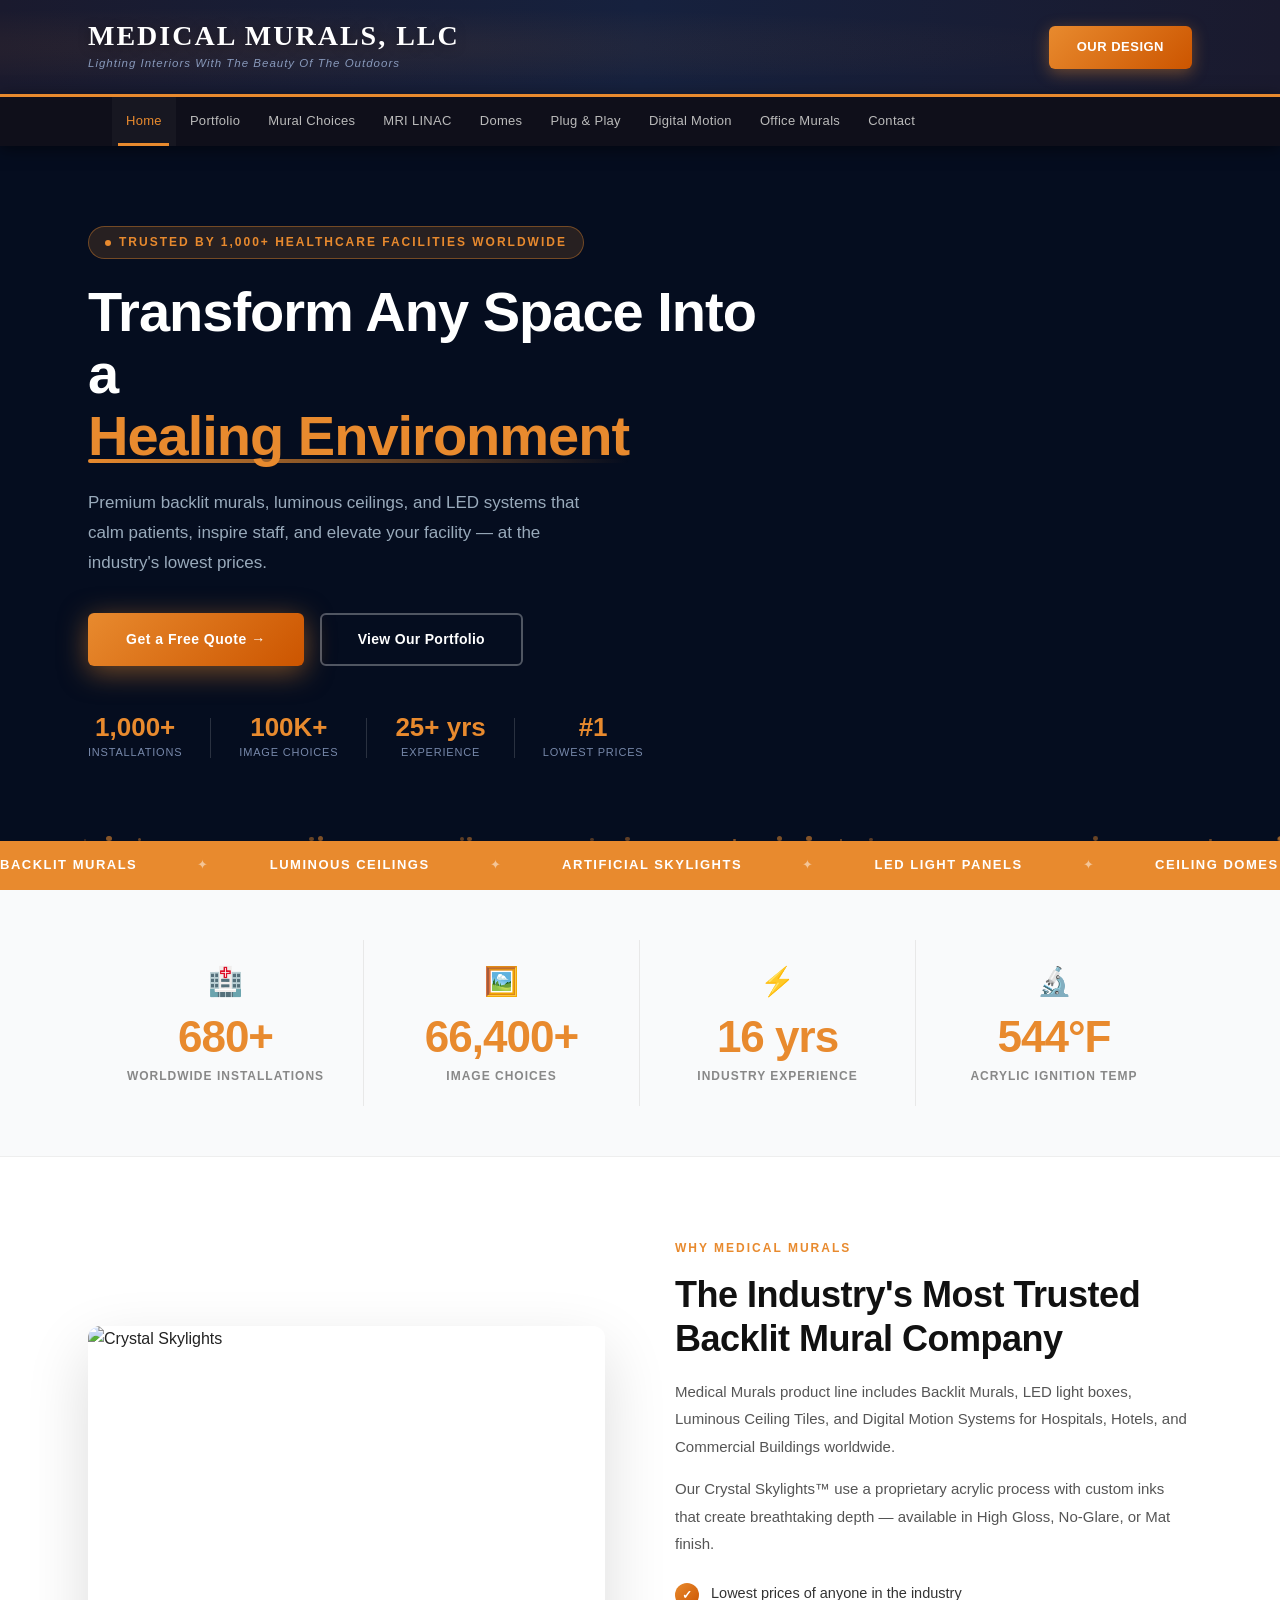
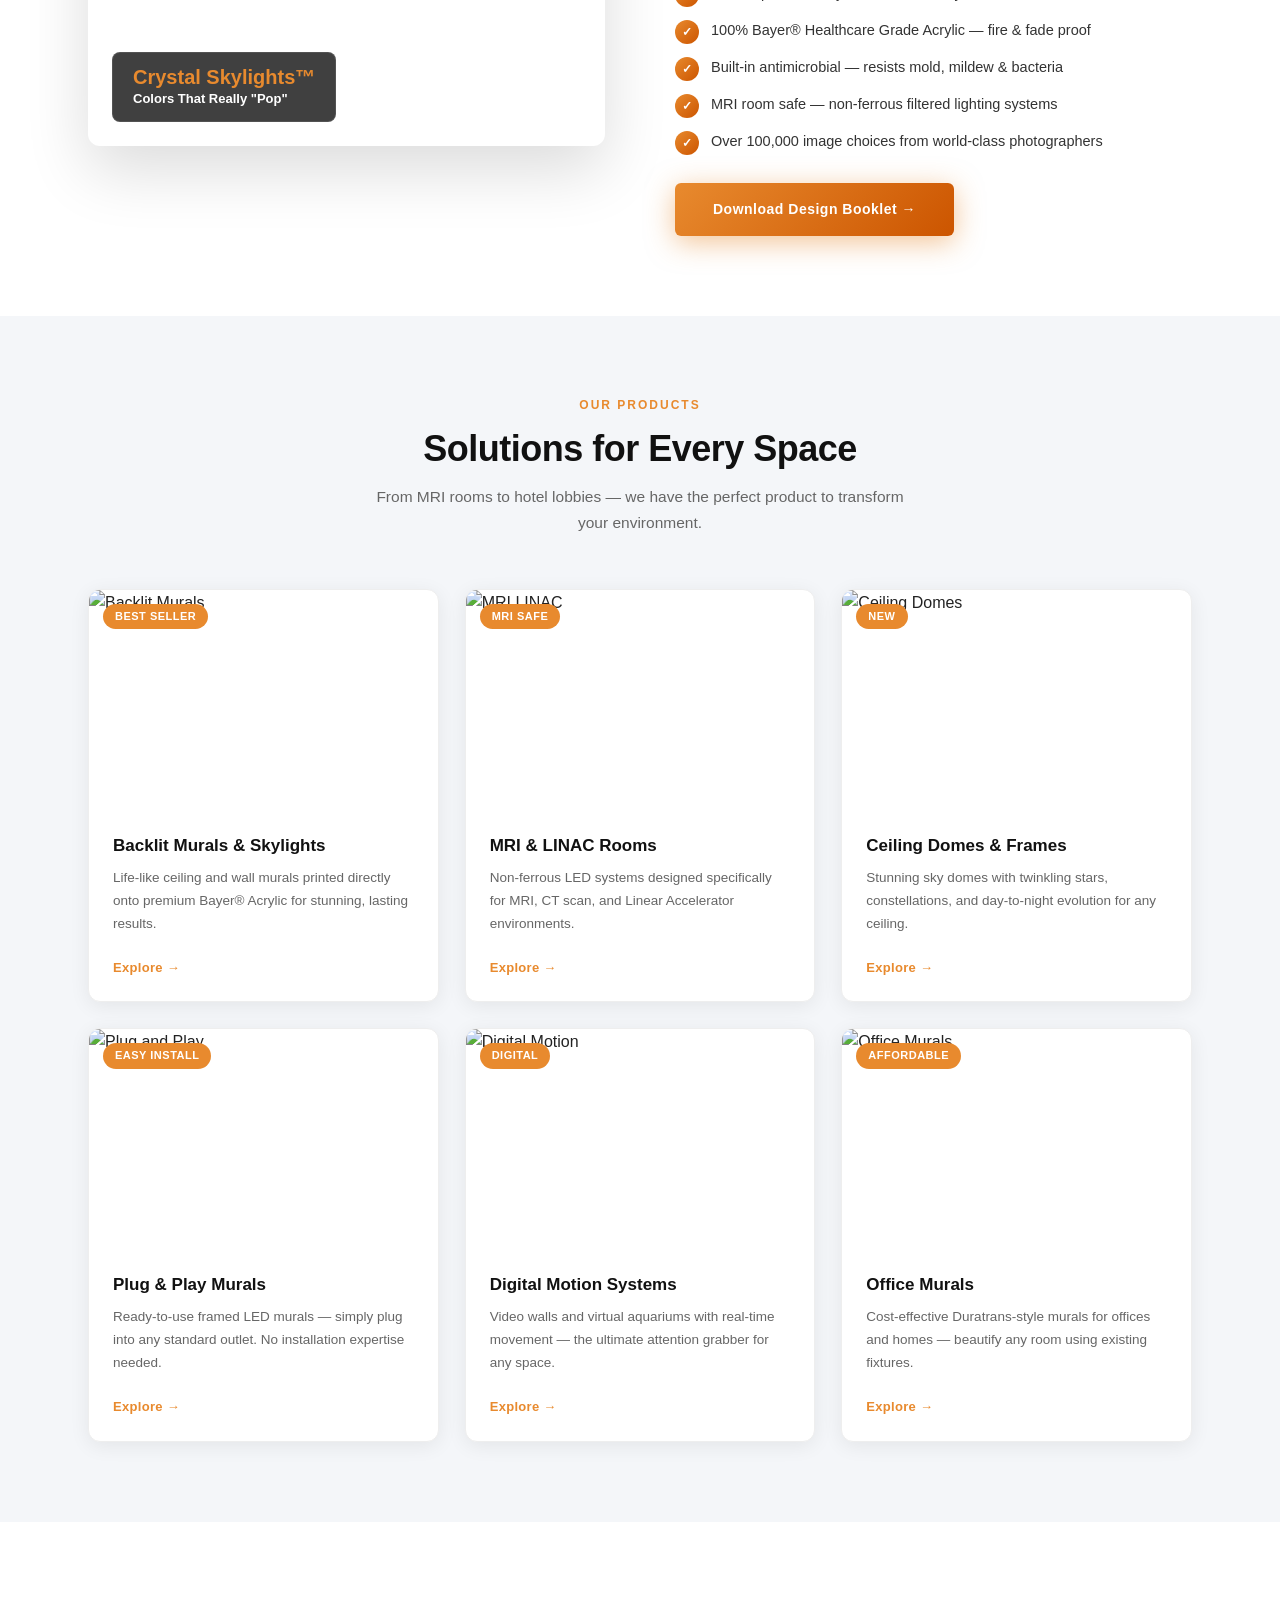
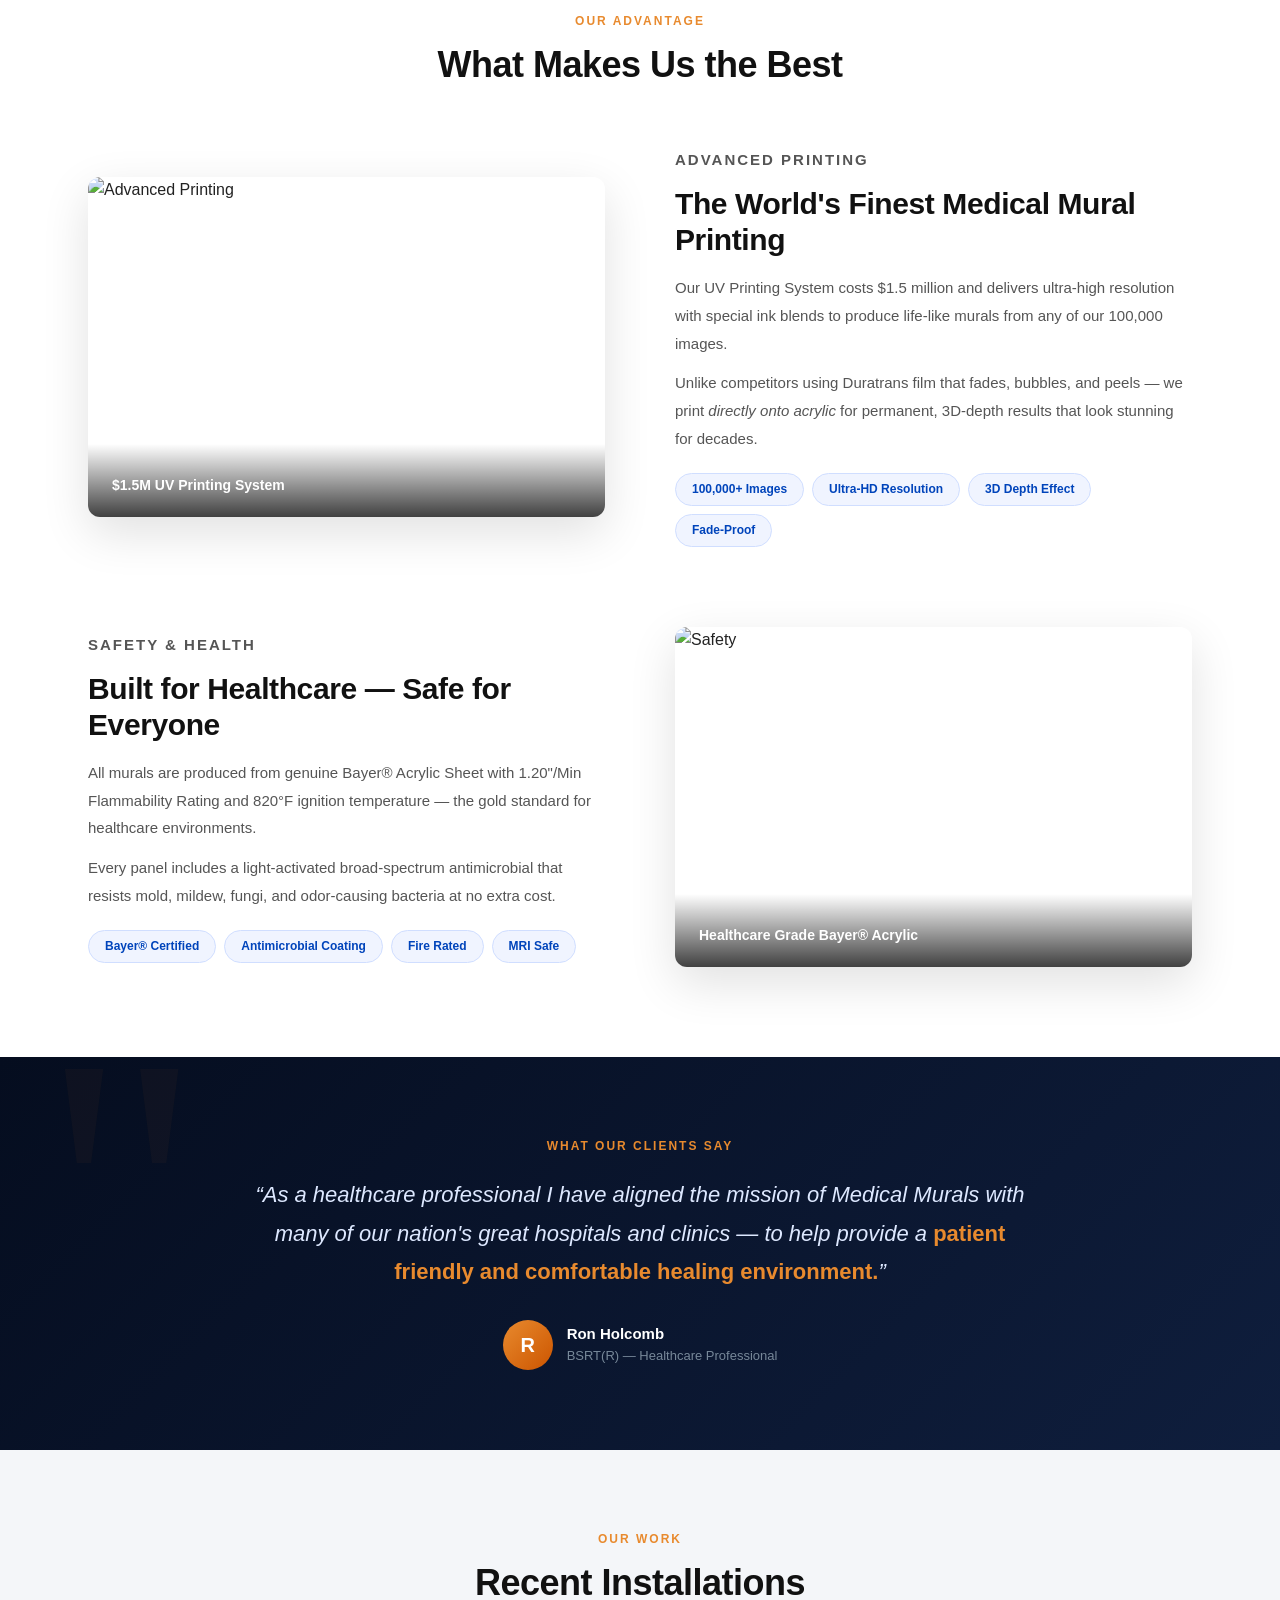
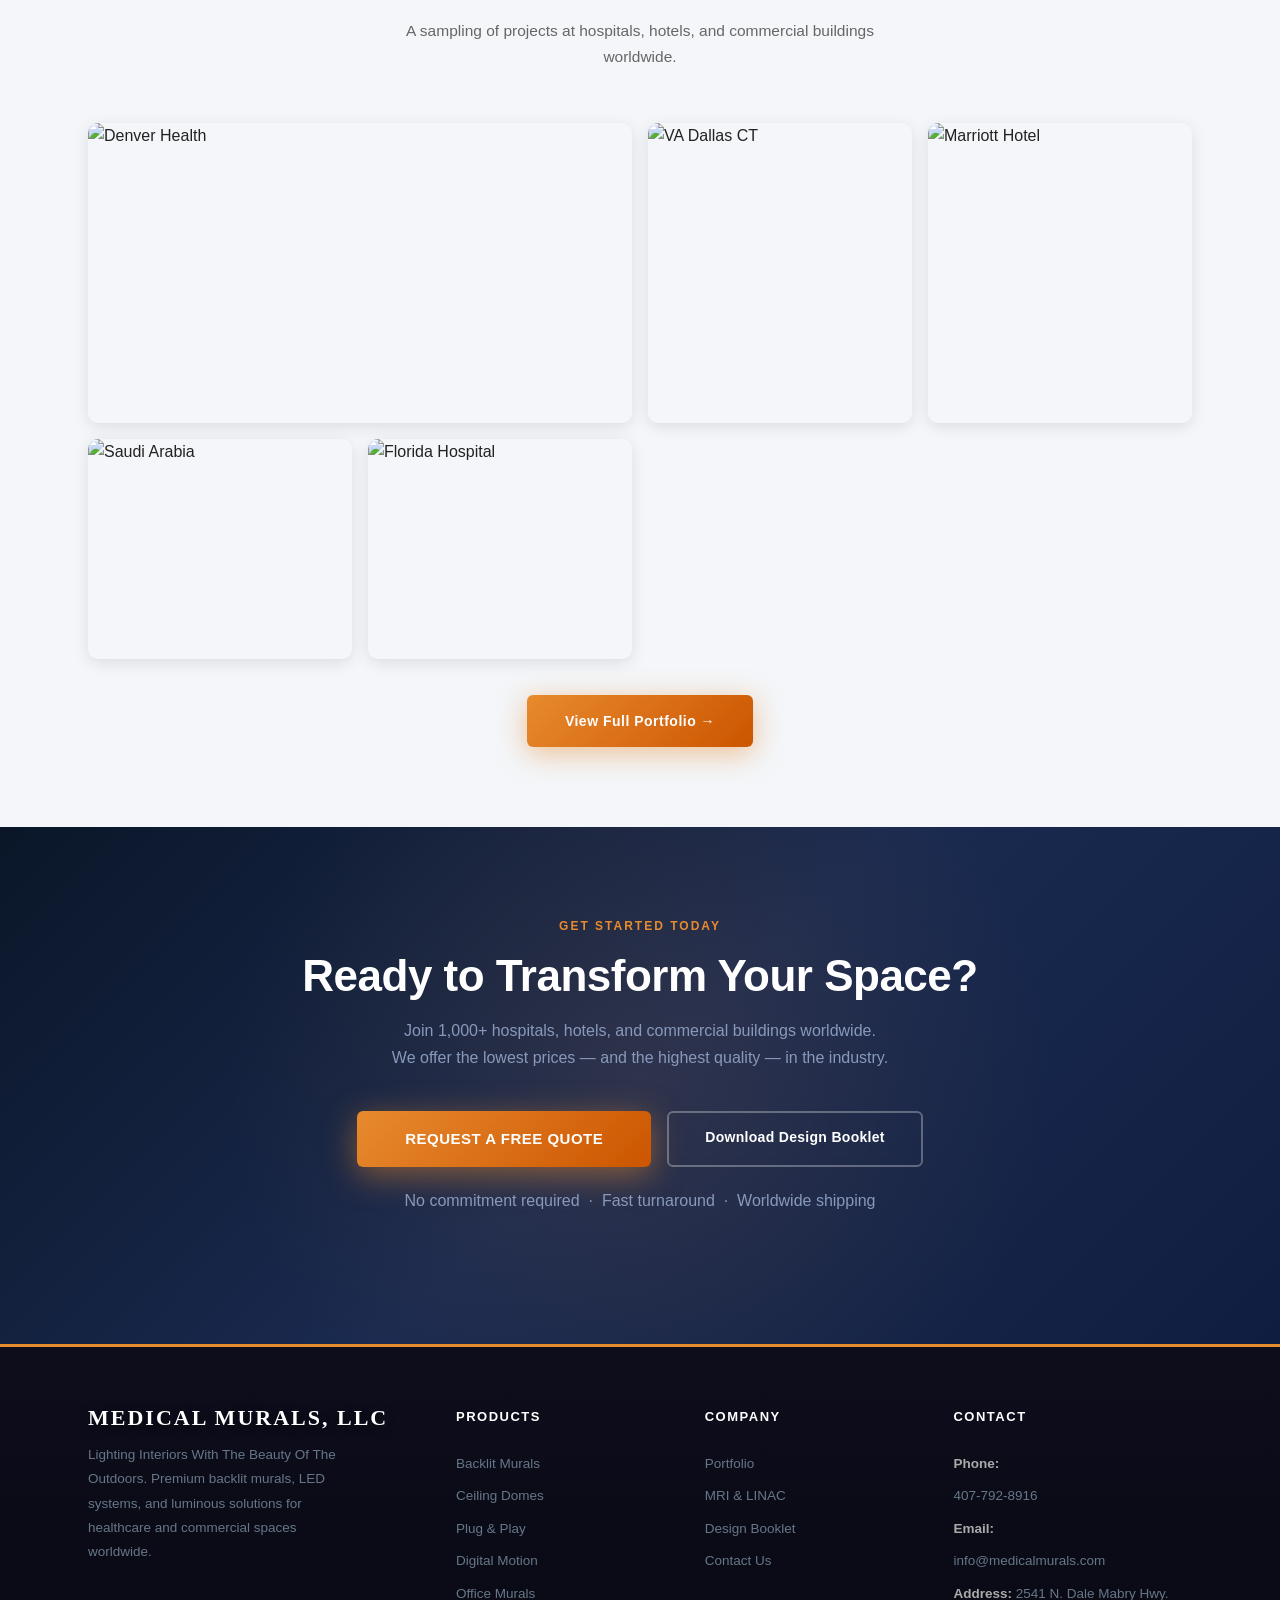
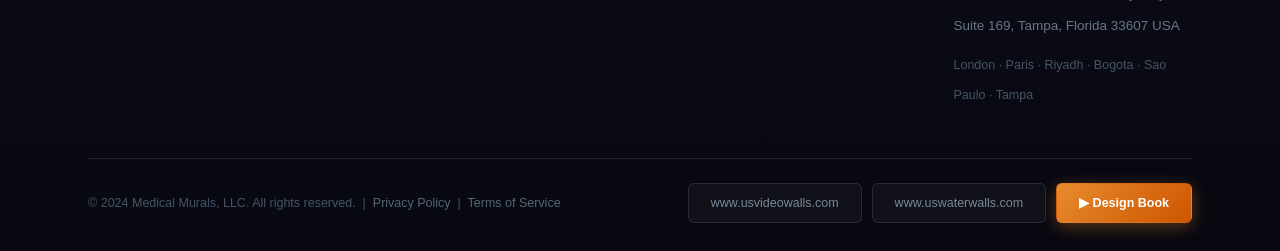
==== commit dfdf28af: "Update mailing address across all pages Replace old address: 8437 Tuttle Avenue, Suite 353, Sarasota" ====
--- a/index.html
+++ b/index.html
@@ -421,7 +421,7 @@
                 <h4>Contact</h4>
                 <p><strong>Phone:</strong> <a href="tel:4077928916">407-792-8916</a></p>
                 <p><strong>Email:</strong> <a href="mailto:info@medicalmurals.com">info@medicalmurals.com</a></p>
-                <p><strong>Address:</strong> 8437 Tuttle Avenue, Suite 353, Sarasota, FL 34243</p>
+                <p><strong>Address:</strong> 2541 N. Dale Mabry Hwy. Suite 169, Tampa, Florida 33607 USA</p>
                 <p style="margin-top:8px; color:#445566; font-size:12.5px;">London · Paris · Riyadh · Bogota · Sao Paulo · Tampa</p>
             </div>
         </div>
--- a/css/style.css
+++ b/css/style.css
@@ -1164,16 +1164,53 @@
 .lightbox-close:hover { color: #e88a2e; }
 
 /* ============================================================
-   NAV HAMBURGER — activates at 1100px
+   HAMBURGER MENU BUTTON (base — hidden on desktop)
+   ============================================================ */
+.nav-toggle {
+    display: none;
+    flex-direction: column;
+    justify-content: center;
+    gap: 5px;
+    width: 44px;
+    height: 44px;
+    cursor: pointer;
+    padding: 8px;
+    border-radius: 6px;
+    transition: background 0.25s;
+    background: none;
+    border: none;
+    outline: none;
+    flex-shrink: 0;
+}
+.nav-toggle:hover { background: rgba(255,255,255,0.08); }
+
+.nav-toggle span {
+    display: block;
+    width: 100%;
+    height: 2px;
+    background: #ccc;
+    border-radius: 2px;
+    transition: all 0.3s ease;
+    transform-origin: center;
+}
+
+.nav-toggle.open span:nth-child(1) { transform: translateY(7px) rotate(45deg); }
+.nav-toggle.open span:nth-child(2) { opacity: 0; transform: scaleX(0); }
+.nav-toggle.open span:nth-child(3) { transform: translateY(-7px) rotate(-45deg); }
+
+/* ============================================================
+   NAV HAMBURGER — activates at 1100px (must come AFTER base styles)
    ============================================================ */
 @media (max-width: 1100px) {
     .nav-toggle { display: flex; }
 
-    .main-nav {
+    .nav-inner {
         display: flex;
-        flex-wrap: wrap;
+        align-items: center;
         justify-content: flex-end;
         padding: 6px 20px;
+        max-width: 100%;
+        min-height: 52px;
     }
 
     .main-nav ul {
@@ -1193,6 +1230,7 @@
         padding: 13px 20px;
         font-size: 14px;
         border-bottom: 1px solid rgba(255,255,255,0.04);
+        white-space: normal;
     }
 
     .main-nav ul li a::after { display: none; }
@@ -1204,39 +1242,6 @@
         padding-left: 17px;
     }
 }
-
-/* ============================================================
-   HAMBURGER MENU BUTTON
-   ============================================================ */
-.nav-toggle {
-    display: none;
-    flex-direction: column;
-    justify-content: center;
-    gap: 5px;
-    width: 40px;
-    height: 40px;
-    cursor: pointer;
-    padding: 6px;
-    border-radius: 6px;
-    transition: background 0.25s;
-    background: none;
-    border: none;
-    outline: none;
-}
-.nav-toggle:hover { background: rgba(255,255,255,0.08); }
-
-.nav-toggle span {
-    display: block;
-    height: 2px;
-    background: #ccc;
-    border-radius: 2px;
-    transition: all 0.3s ease;
-    transform-origin: center;
-}
-
-.nav-toggle.open span:nth-child(1) { transform: translateY(7px) rotate(45deg); }
-.nav-toggle.open span:nth-child(2) { opacity: 0; transform: scaleX(0); }
-.nav-toggle.open span:nth-child(3) { transform: translateY(-7px) rotate(-45deg); }
 
 /* ============================================================
    TABLET — max-width: 1024px
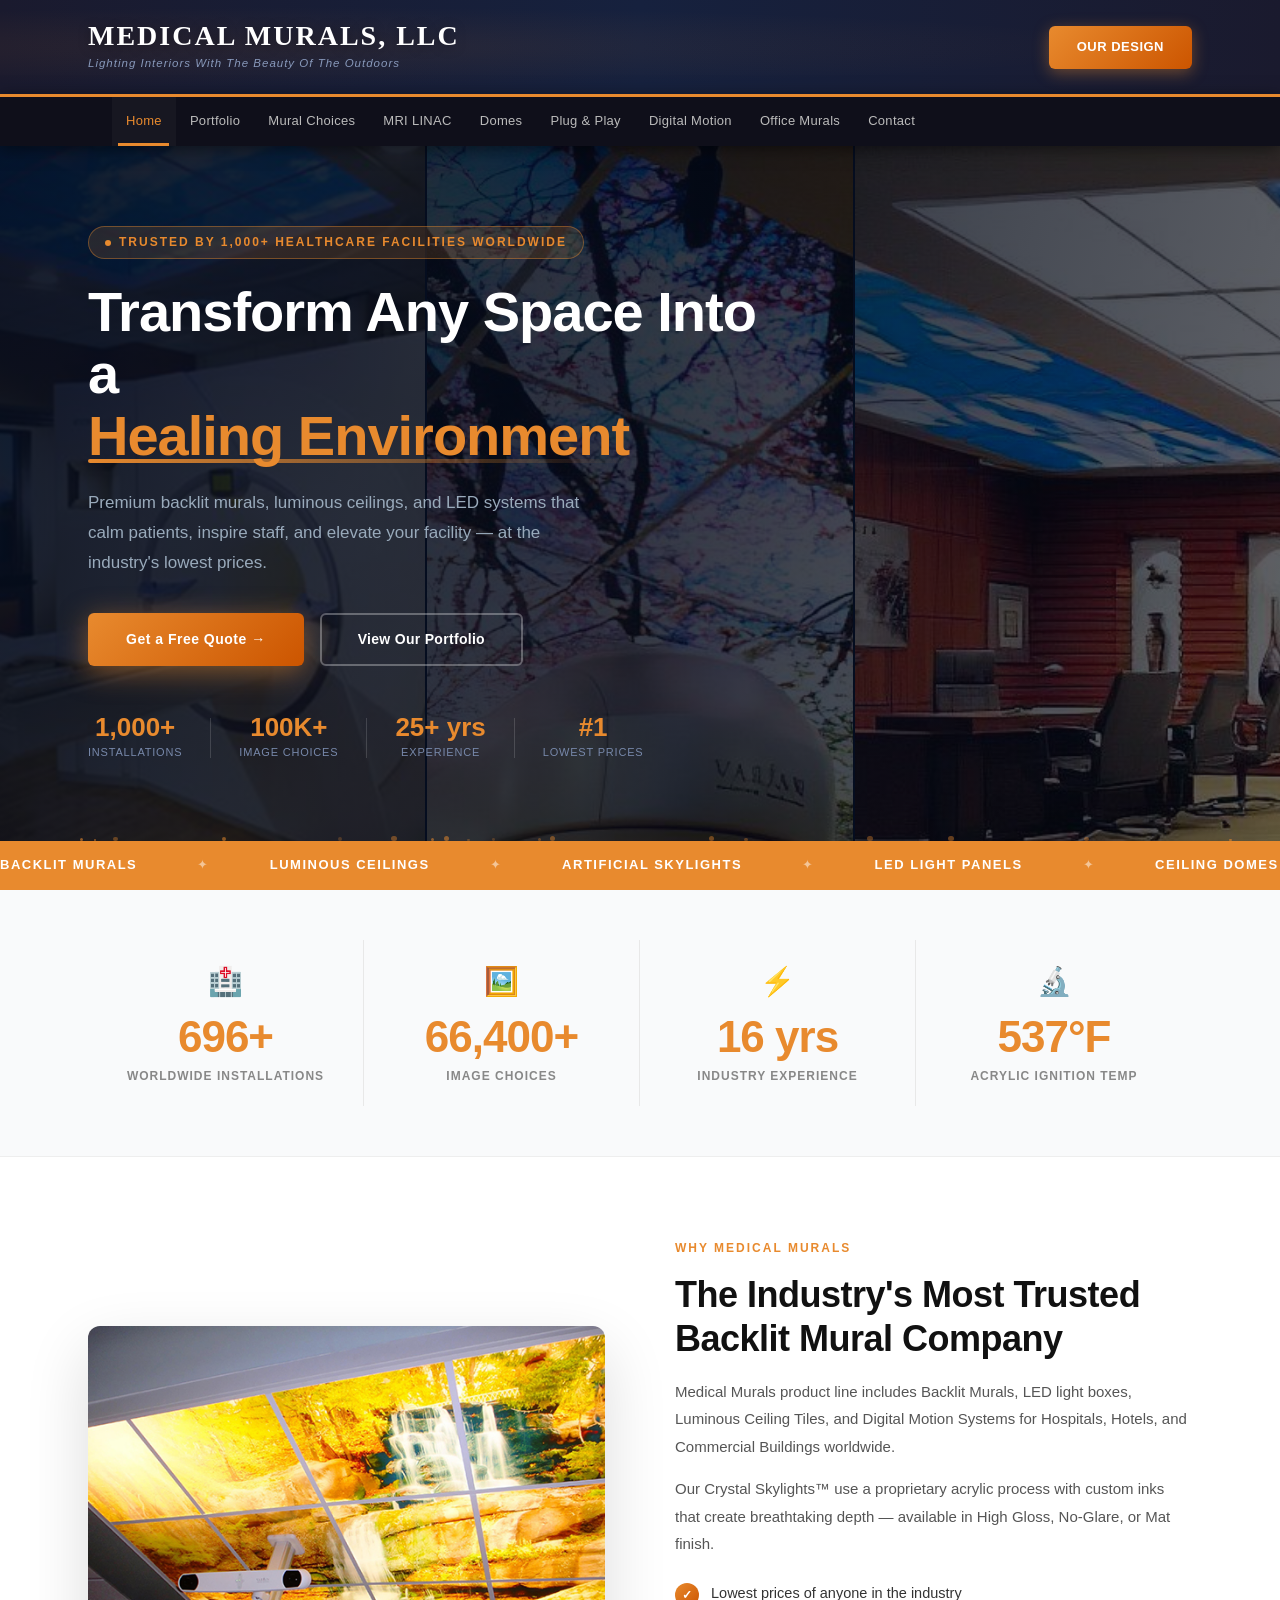
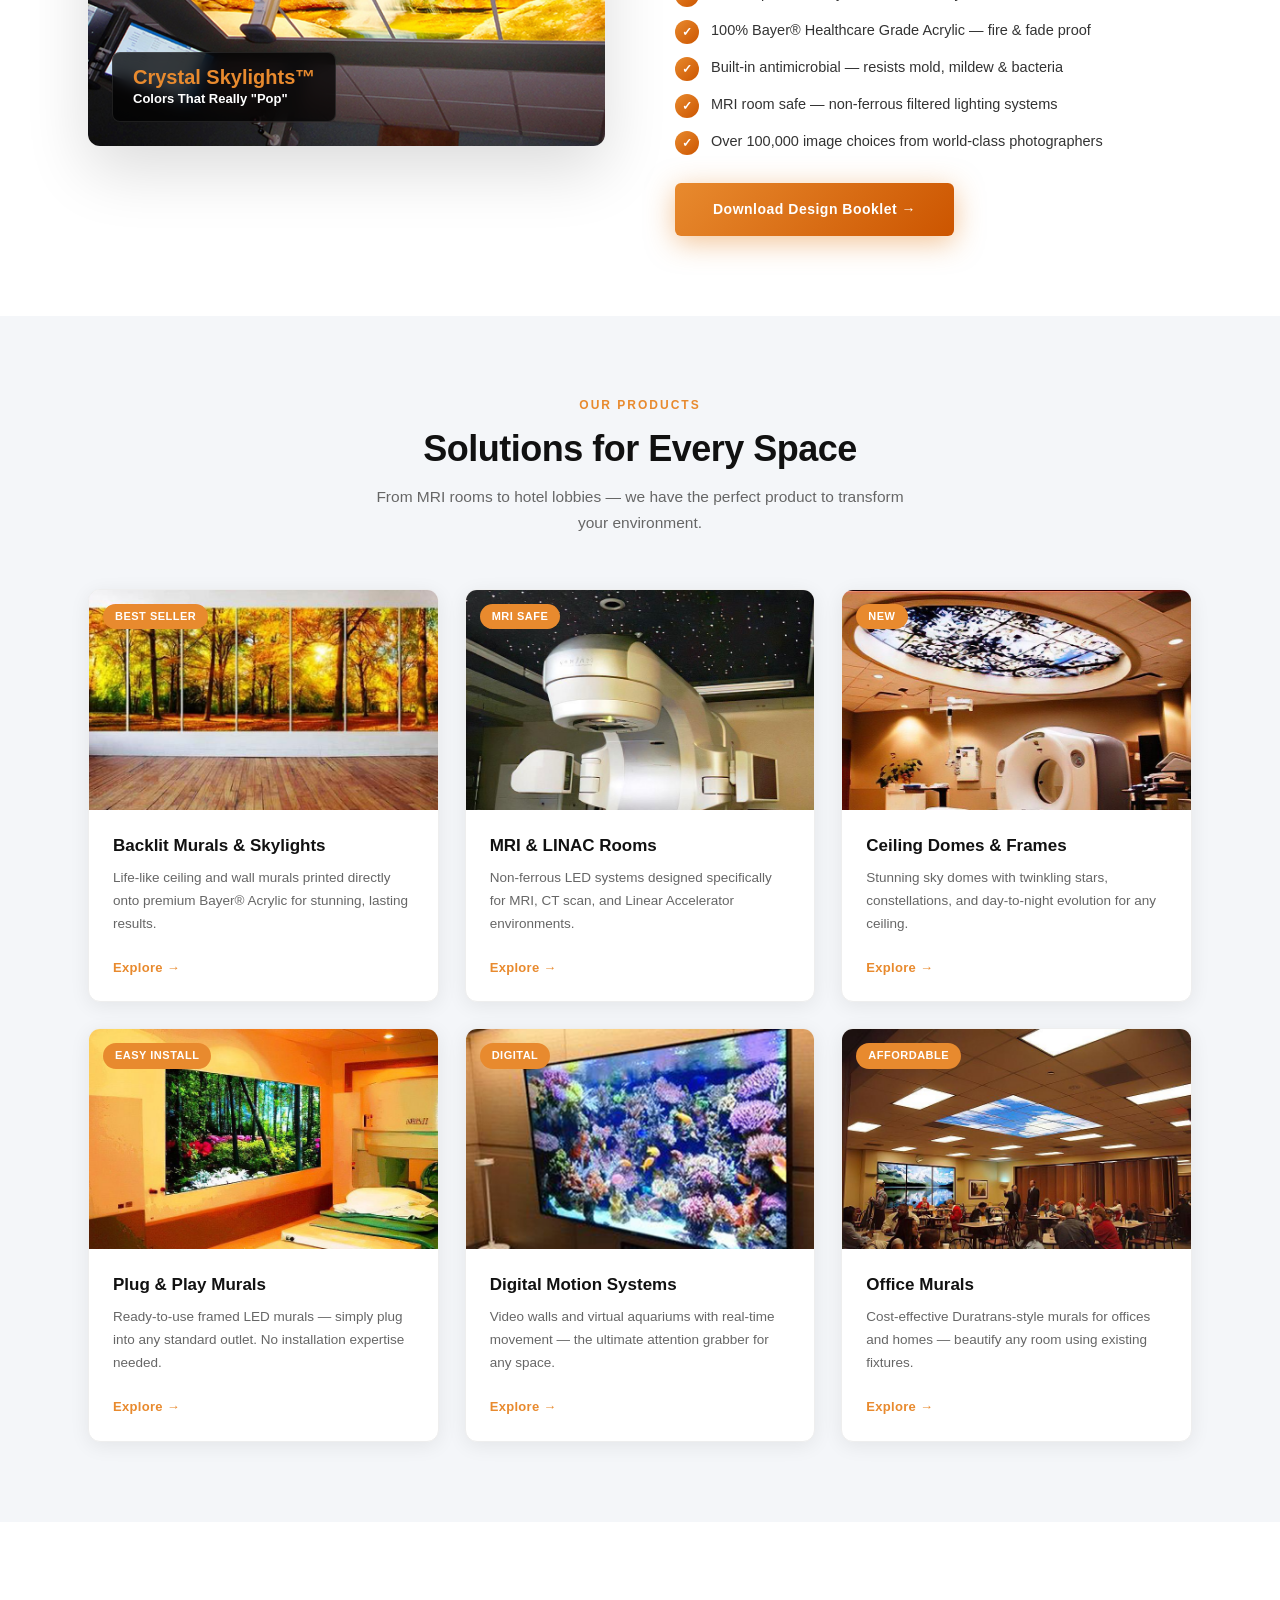
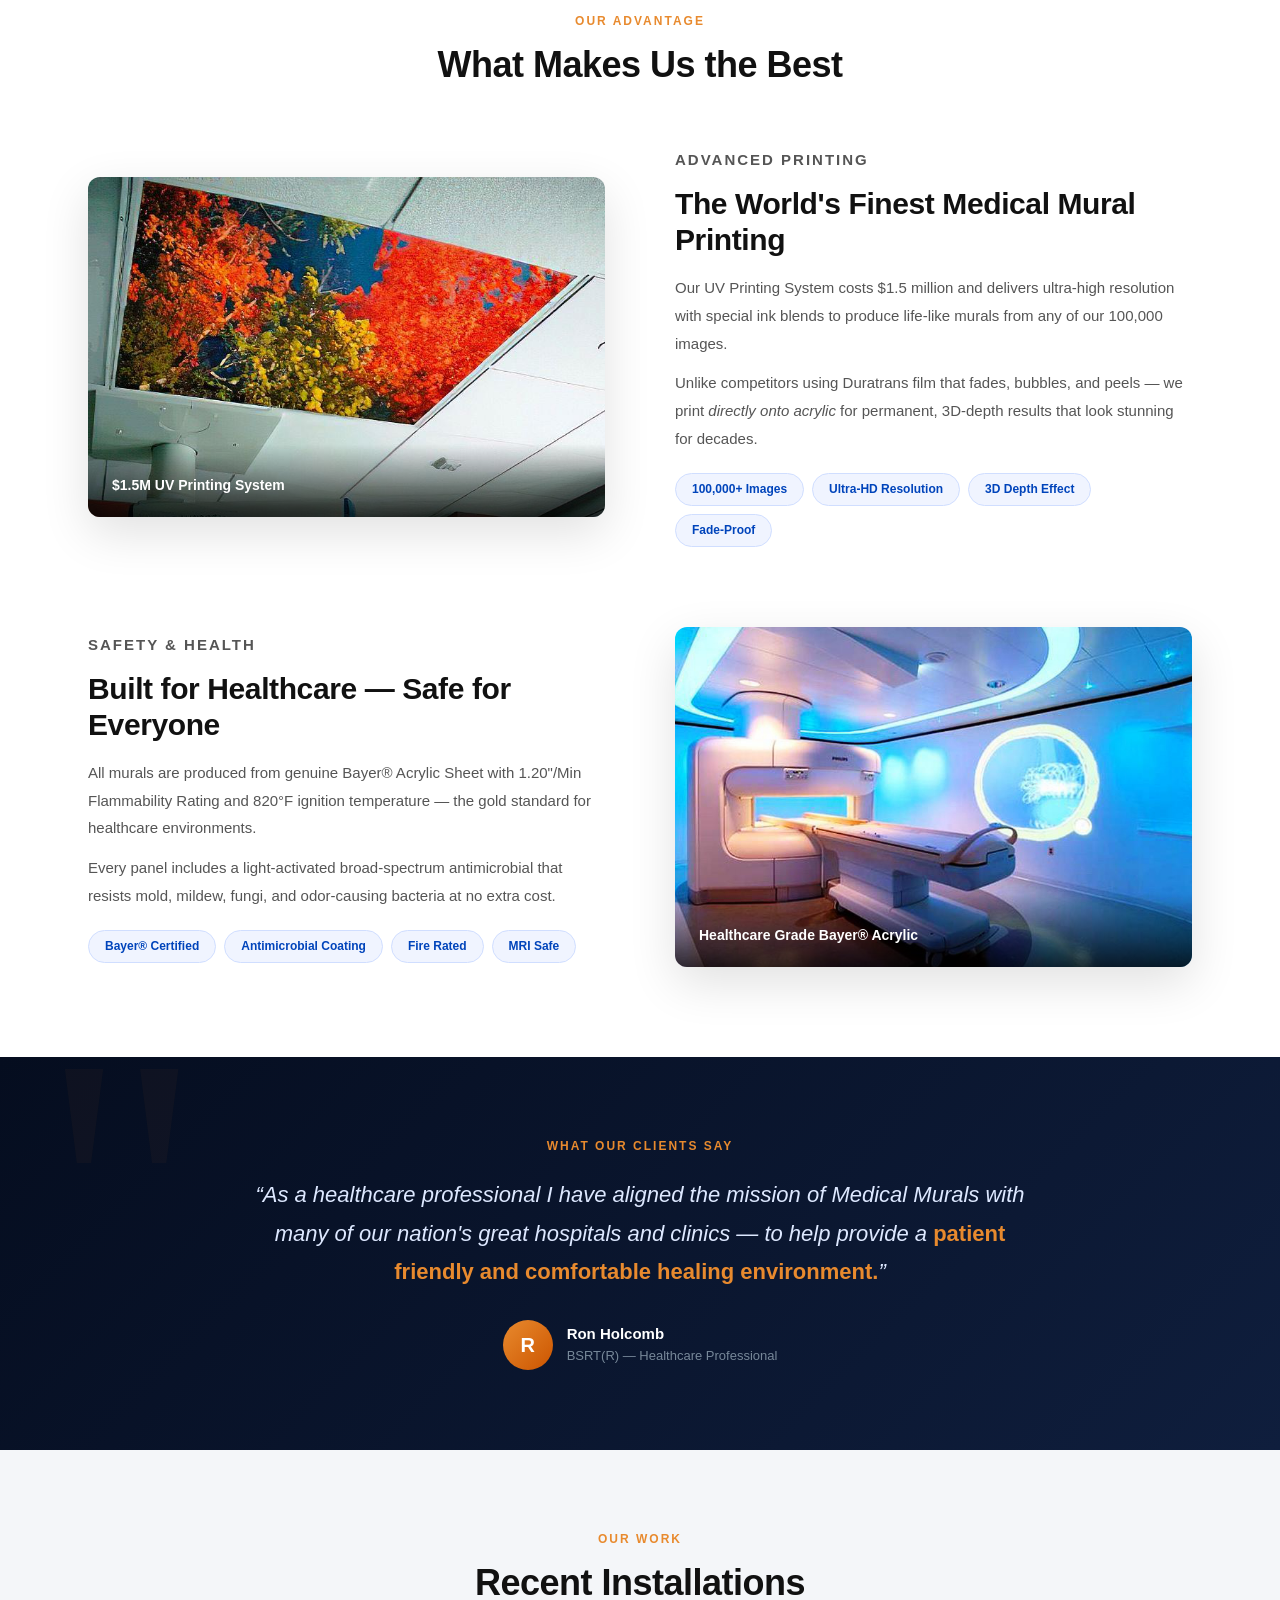
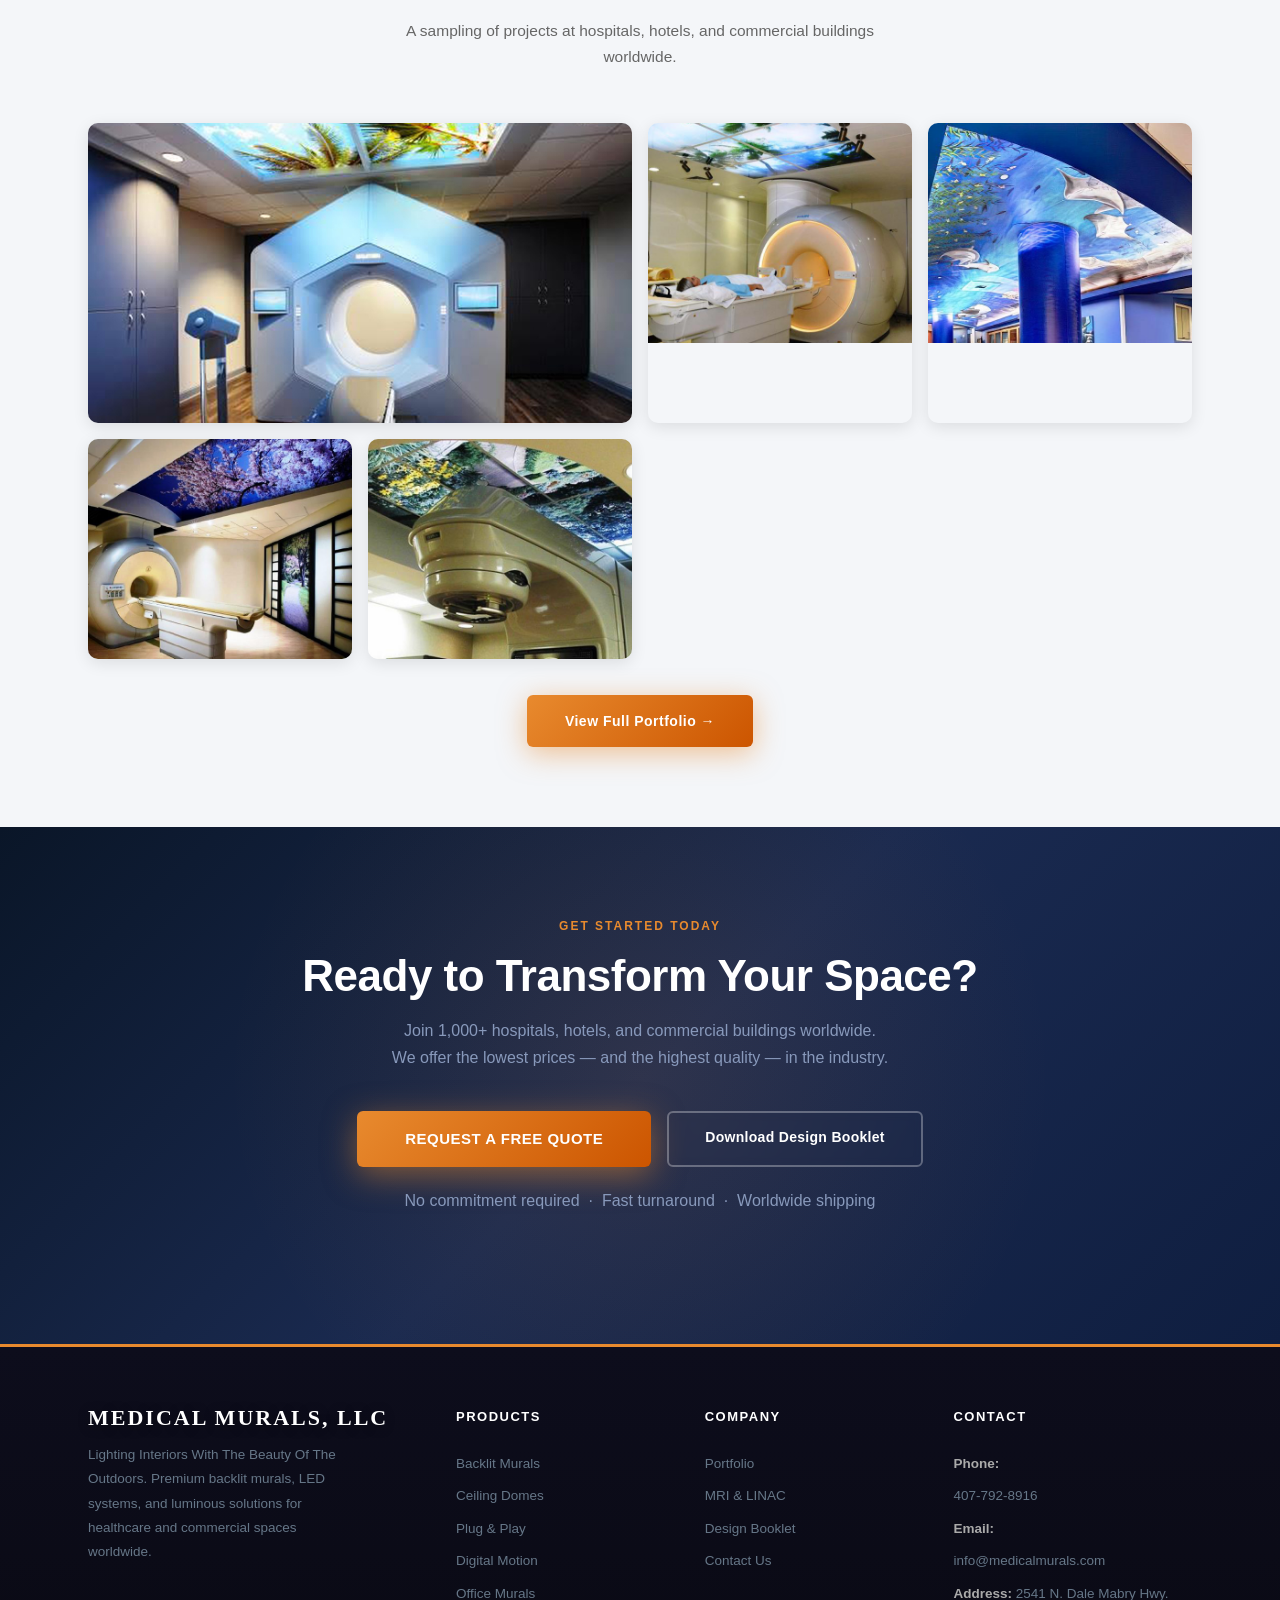
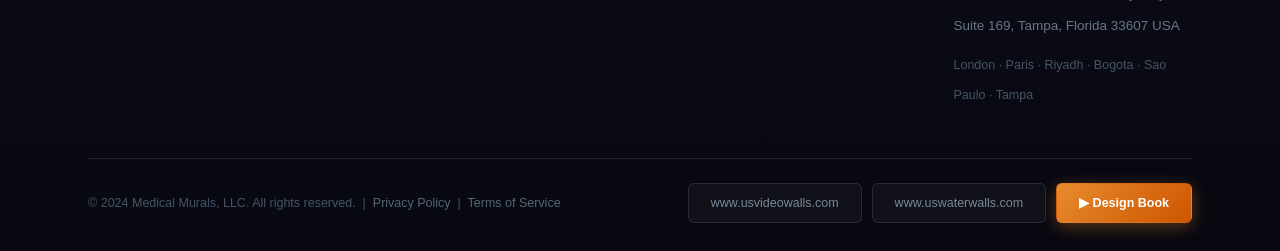
==== commit 278b1531: "Replace all demo images with real Medical Murals photos site-wide - Remove all 75 Unsplash placehold" ====
--- a/index.html
+++ b/index.html
@@ -45,9 +45,9 @@
 <section class="hero">
     <div class="particles"></div>
     <div class="hero-bg">
-        <div class="bg-img"><img src="https://images.unsplash.com/photo-1629909613654-28e377c37b09?w=700&q=80" alt="Backlit Mural"></div>
-        <div class="bg-img"><img src="https://images.unsplash.com/photo-1519494026892-80bbd2d6fd0d?w=700&q=80" alt="Luminous Ceiling"></div>
-        <div class="bg-img"><img src="https://images.unsplash.com/photo-1497366216548-37526070297c?w=700&q=80" alt="Medical Office"></div>
+        <div class="bg-img"><img src="images/MRI2.jpg" alt="Backlit Mural"></div>
+        <div class="bg-img"><img src="images/20.jpg" alt="Luminous Ceiling"></div>
+        <div class="bg-img"><img src="images/Hotel.jpg" alt="Medical Office"></div>
     </div>
     <div class="hero-overlay"></div>
     <div class="hero-content">
@@ -145,7 +145,7 @@
 <section class="intro-section">
     <div class="container">
         <div class="intro-img reveal">
-            <img src="https://images.unsplash.com/photo-1507525428034-b723cf961d3e?w=800&q=80" alt="Crystal Skylights">
+            <img src="images/60.jpg" alt="Crystal Skylights">
             <div class="intro-img-badge">
                 <span>Crystal Skylights™</span>
                 Colors That Really "Pop"
@@ -189,7 +189,7 @@
         <div class="products-grid">
             <div class="product-card reveal">
                 <div class="product-card-img">
-                    <img src="https://images.unsplash.com/photo-1629909613654-28e377c37b09?w=500&q=80" alt="Backlit Murals">
+                    <img src="images/82.jpg" alt="Backlit Murals">
                     <span class="product-card-tag">Best Seller</span>
                 </div>
                 <div class="product-card-body">
@@ -200,7 +200,7 @@
             </div>
             <div class="product-card reveal">
                 <div class="product-card-img">
-                    <img src="https://images.unsplash.com/photo-1519494026892-80bbd2d6fd0d?w=500&q=80" alt="MRI LINAC">
+                    <img src="images/35.jpg" alt="MRI LINAC">
                     <span class="product-card-tag">MRI Safe</span>
                 </div>
                 <div class="product-card-body">
@@ -211,7 +211,7 @@
             </div>
             <div class="product-card reveal">
                 <div class="product-card-img">
-                    <img src="https://images.unsplash.com/photo-1497366216548-37526070297c?w=500&q=80" alt="Ceiling Domes">
+                    <img src="images/19.jpg" alt="Ceiling Domes">
                     <span class="product-card-tag">New</span>
                 </div>
                 <div class="product-card-body">
@@ -222,7 +222,7 @@
             </div>
             <div class="product-card reveal">
                 <div class="product-card-img">
-                    <img src="https://images.unsplash.com/photo-1538368819871-a0e00b78a945?w=500&q=80" alt="Plug and Play">
+                    <img src="images/7.jpg" alt="Plug and Play">
                     <span class="product-card-tag">Easy Install</span>
                 </div>
                 <div class="product-card-body">
@@ -233,7 +233,7 @@
             </div>
             <div class="product-card reveal">
                 <div class="product-card-img">
-                    <img src="https://images.unsplash.com/photo-1586771107445-d3ca888129ff?w=500&q=80" alt="Digital Motion">
+                    <img src="images/68.jpg" alt="Digital Motion">
                     <span class="product-card-tag">Digital</span>
                 </div>
                 <div class="product-card-body">
@@ -244,7 +244,7 @@
             </div>
             <div class="product-card reveal">
                 <div class="product-card-img">
-                    <img src="https://images.unsplash.com/photo-1581091226825-a6a2a5aee158?w=500&q=80" alt="Office Murals">
+                    <img src="images/Hotel2.jpg" alt="Office Murals">
                     <span class="product-card-tag">Affordable</span>
                 </div>
                 <div class="product-card-body">
@@ -268,7 +268,7 @@
         <!-- Advanced Printing -->
         <div class="feature-row">
             <div class="feature-img-wrap">
-                <img src="https://images.unsplash.com/photo-1612198188060-c7c2a3b66eae?w=700&q=80" alt="Advanced Printing">
+                <img src="images/31.jpg" alt="Advanced Printing">
                 <div class="feature-img-badge">$1.5M UV Printing System</div>
             </div>
             <div class="feature-content">
@@ -294,7 +294,7 @@
         <!-- Safety -->
         <div class="feature-row reverse">
             <div class="feature-img-wrap">
-                <img src="https://images.unsplash.com/photo-1576091160550-2173dba999ef?w=700&q=80" alt="Safety">
+                <img src="images/hostpital machinary (33).jpg" alt="Safety">
                 <div class="feature-img-badge">Healthcare Grade Bayer® Acrylic</div>
             </div>
             <div class="feature-content">
@@ -348,23 +348,23 @@
         </div>
         <div class="gallery-grid">
             <div class="gallery-item">
-                <img src="https://images.unsplash.com/photo-1629909613654-28e377c37b09?w=700&q=80" alt="Denver Health">
+                <img src="images/MRI.jpg" alt="Denver Health">
                 <div class="gallery-item-overlay"><span class="gallery-item-caption">Denver Health — 4×6 One-piece</span></div>
             </div>
             <div class="gallery-item">
-                <img src="https://images.unsplash.com/photo-1519494026892-80bbd2d6fd0d?w=400&q=80" alt="VA Dallas CT">
+                <img src="images/CT ceiling.jpg" alt="VA Dallas CT">
                 <div class="gallery-item-overlay"><span class="gallery-item-caption">VA Dallas — CT Scan Room</span></div>
             </div>
             <div class="gallery-item">
-                <img src="https://images.unsplash.com/photo-1497366216548-37526070297c?w=400&q=80" alt="Marriott Hotel">
+                <img src="images/Hotel3.jpg" alt="Marriott Hotel">
                 <div class="gallery-item-overlay"><span class="gallery-item-caption">Marriott Hotel — Twinkling Lobby</span></div>
             </div>
             <div class="gallery-item">
-                <img src="https://images.unsplash.com/photo-1507525428034-b723cf961d3e?w=400&q=80" alt="Saudi Arabia">
+                <img src="images/90.jpg" alt="Saudi Arabia">
                 <div class="gallery-item-overlay"><span class="gallery-item-caption">Saudi Arabia — Multiple Hospitals</span></div>
             </div>
             <div class="gallery-item">
-                <img src="https://images.unsplash.com/photo-1538368819871-a0e00b78a945?w=400&q=80" alt="Florida Hospital">
+                <img src="images/Linacs.jpg" alt="Florida Hospital">
                 <div class="gallery-item-overlay"><span class="gallery-item-caption">Florida Hospital — LINAC Room</span></div>
             </div>
         </div>
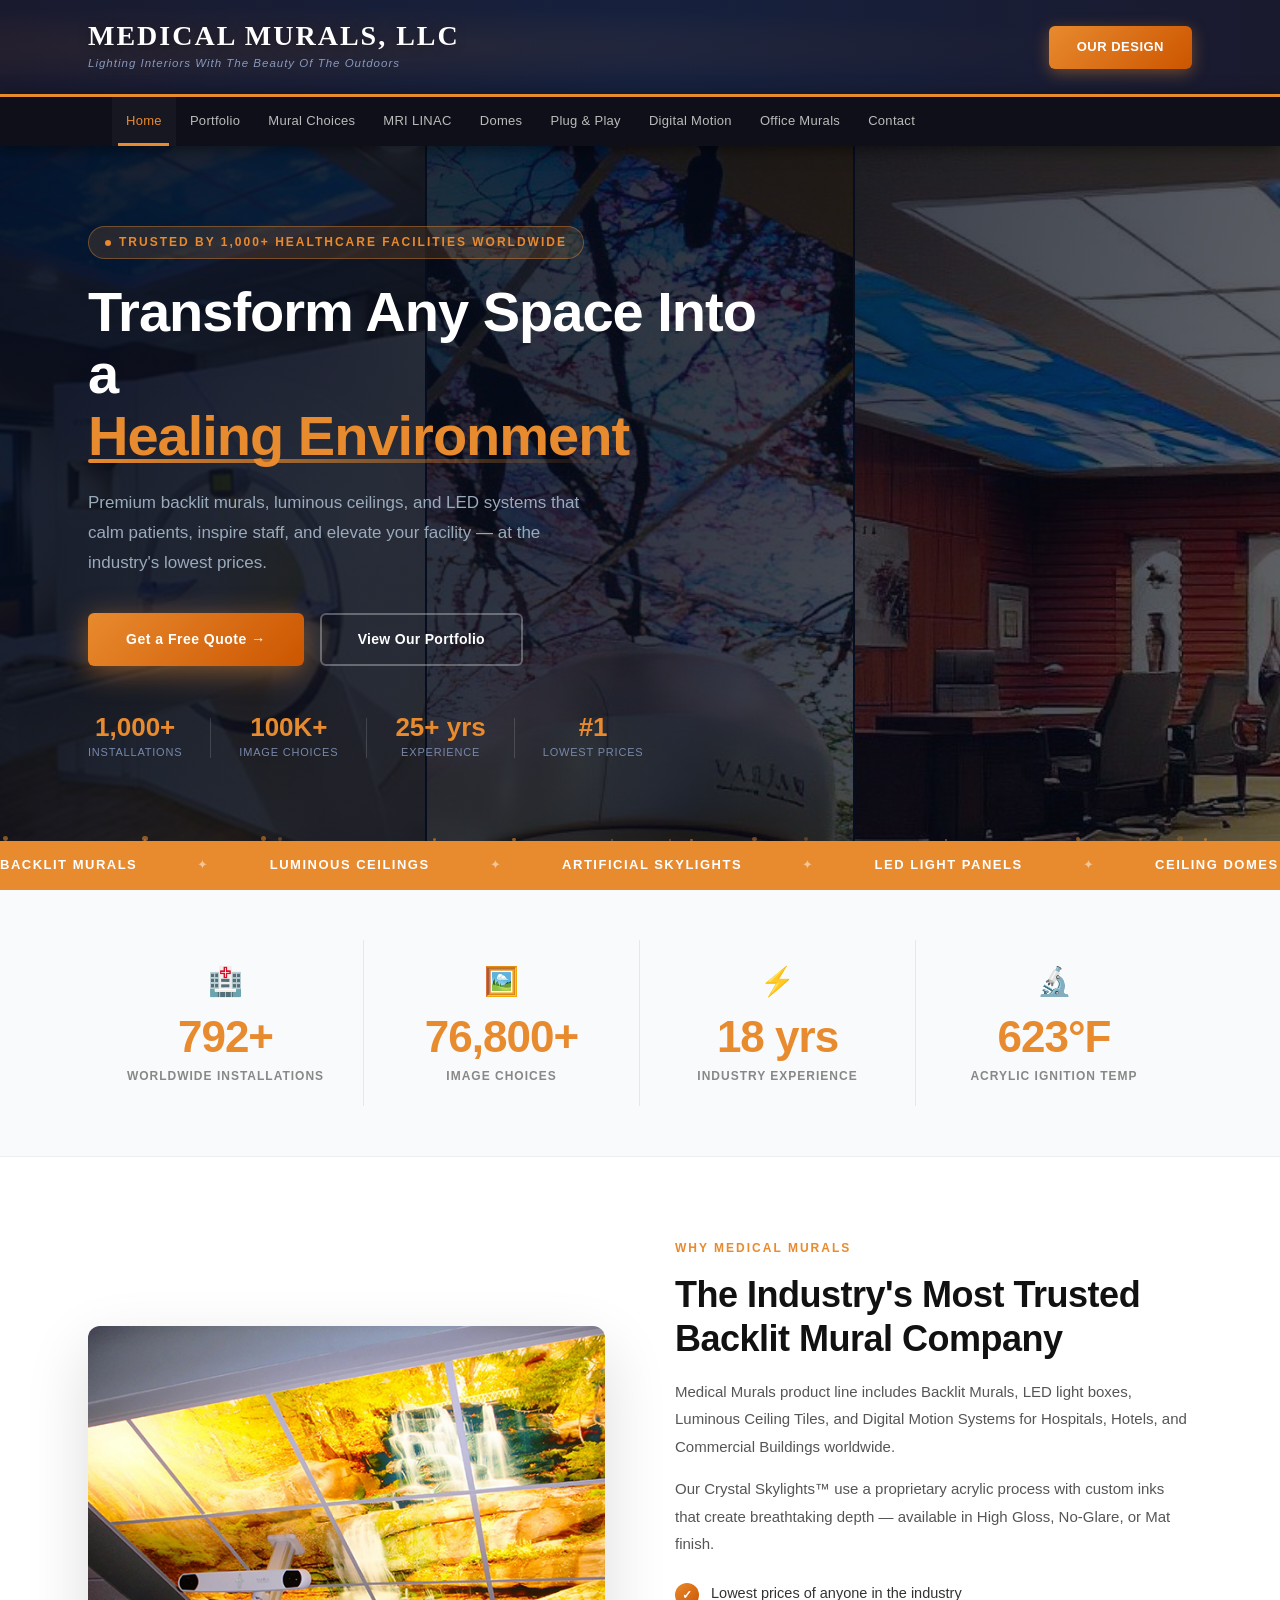
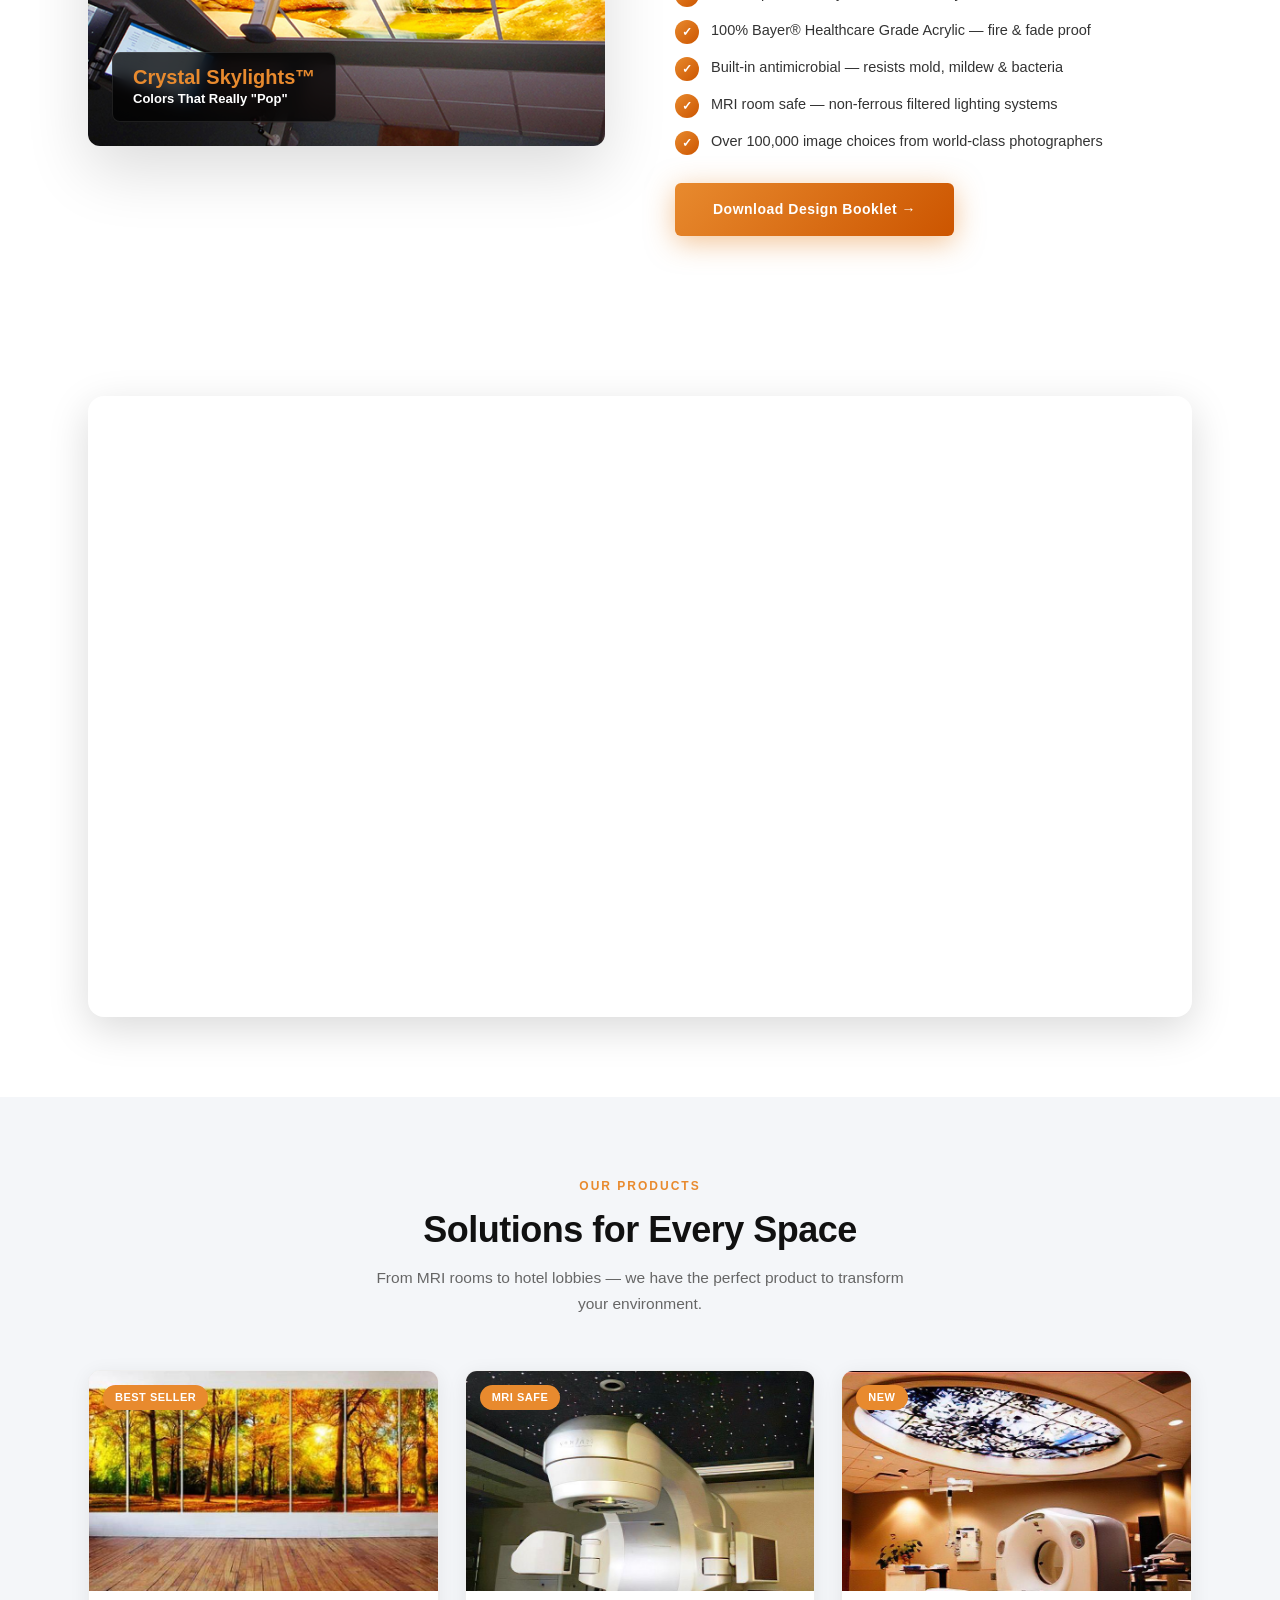
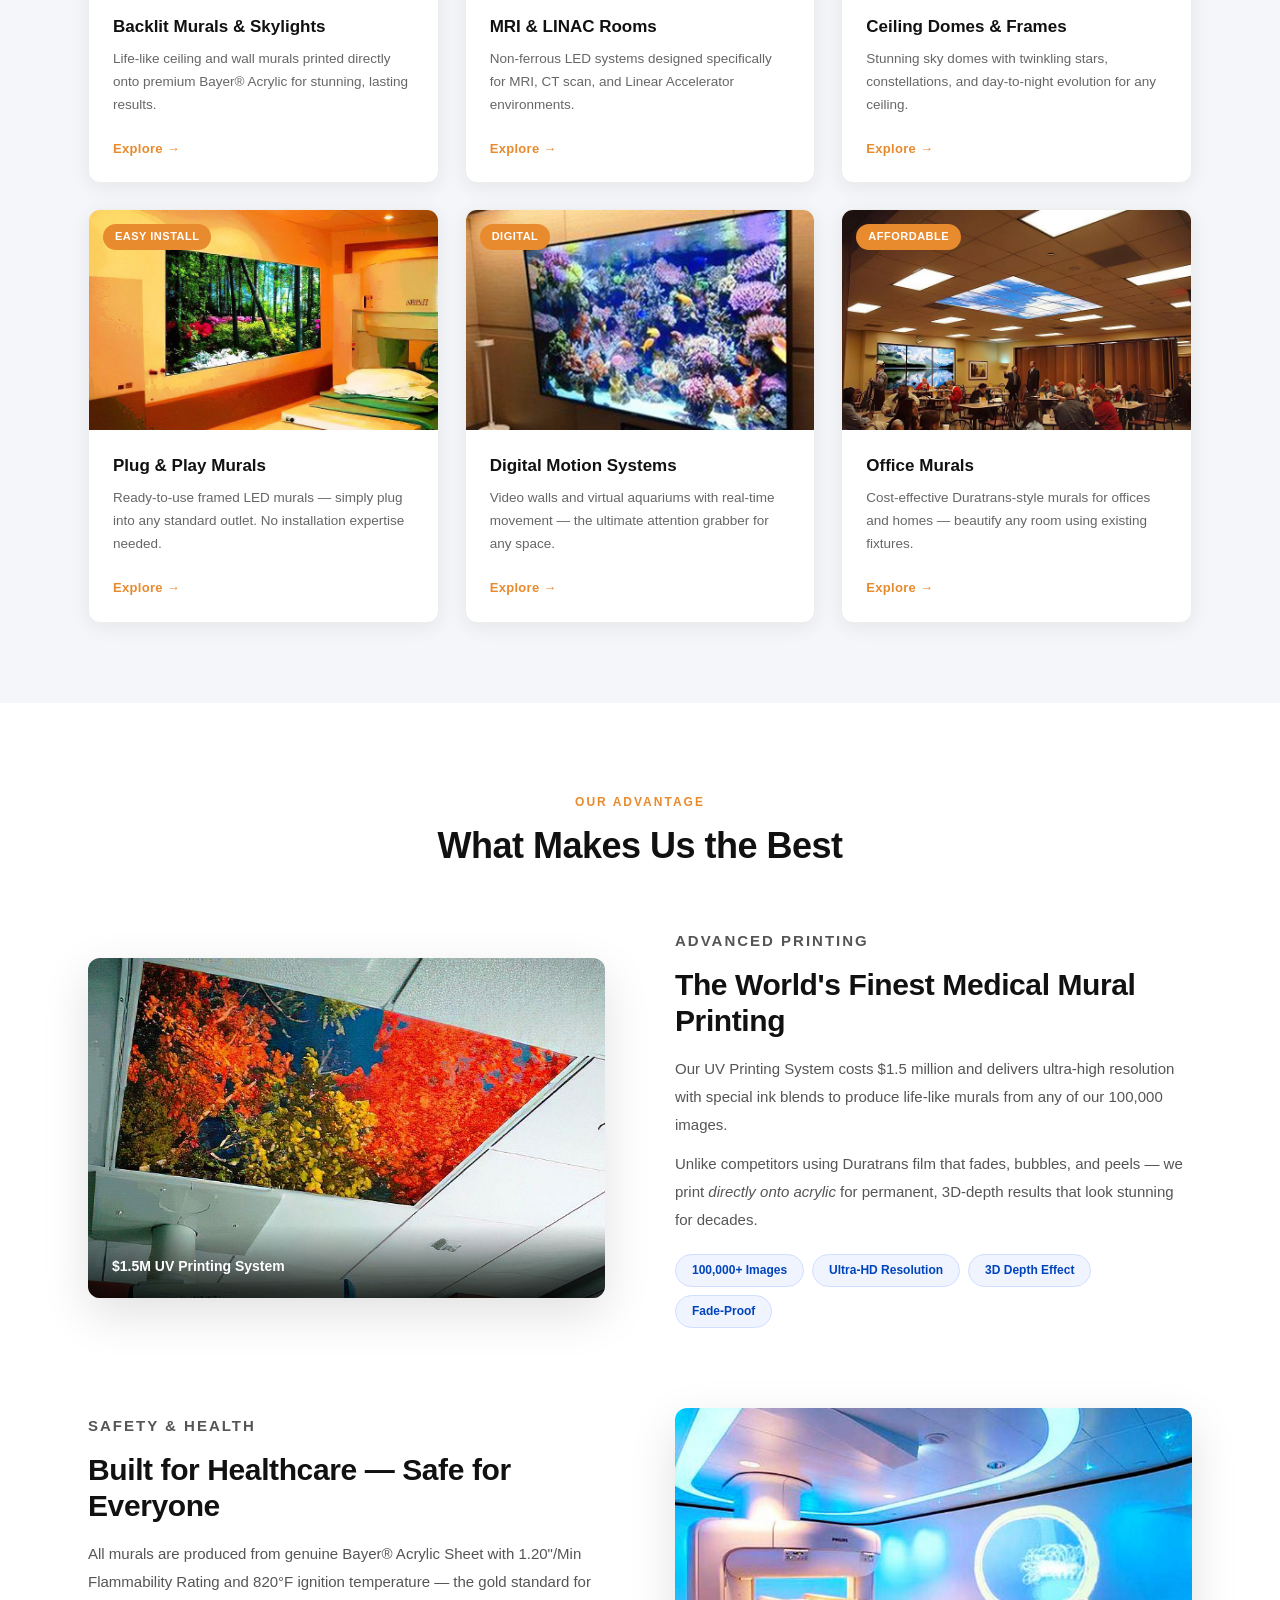
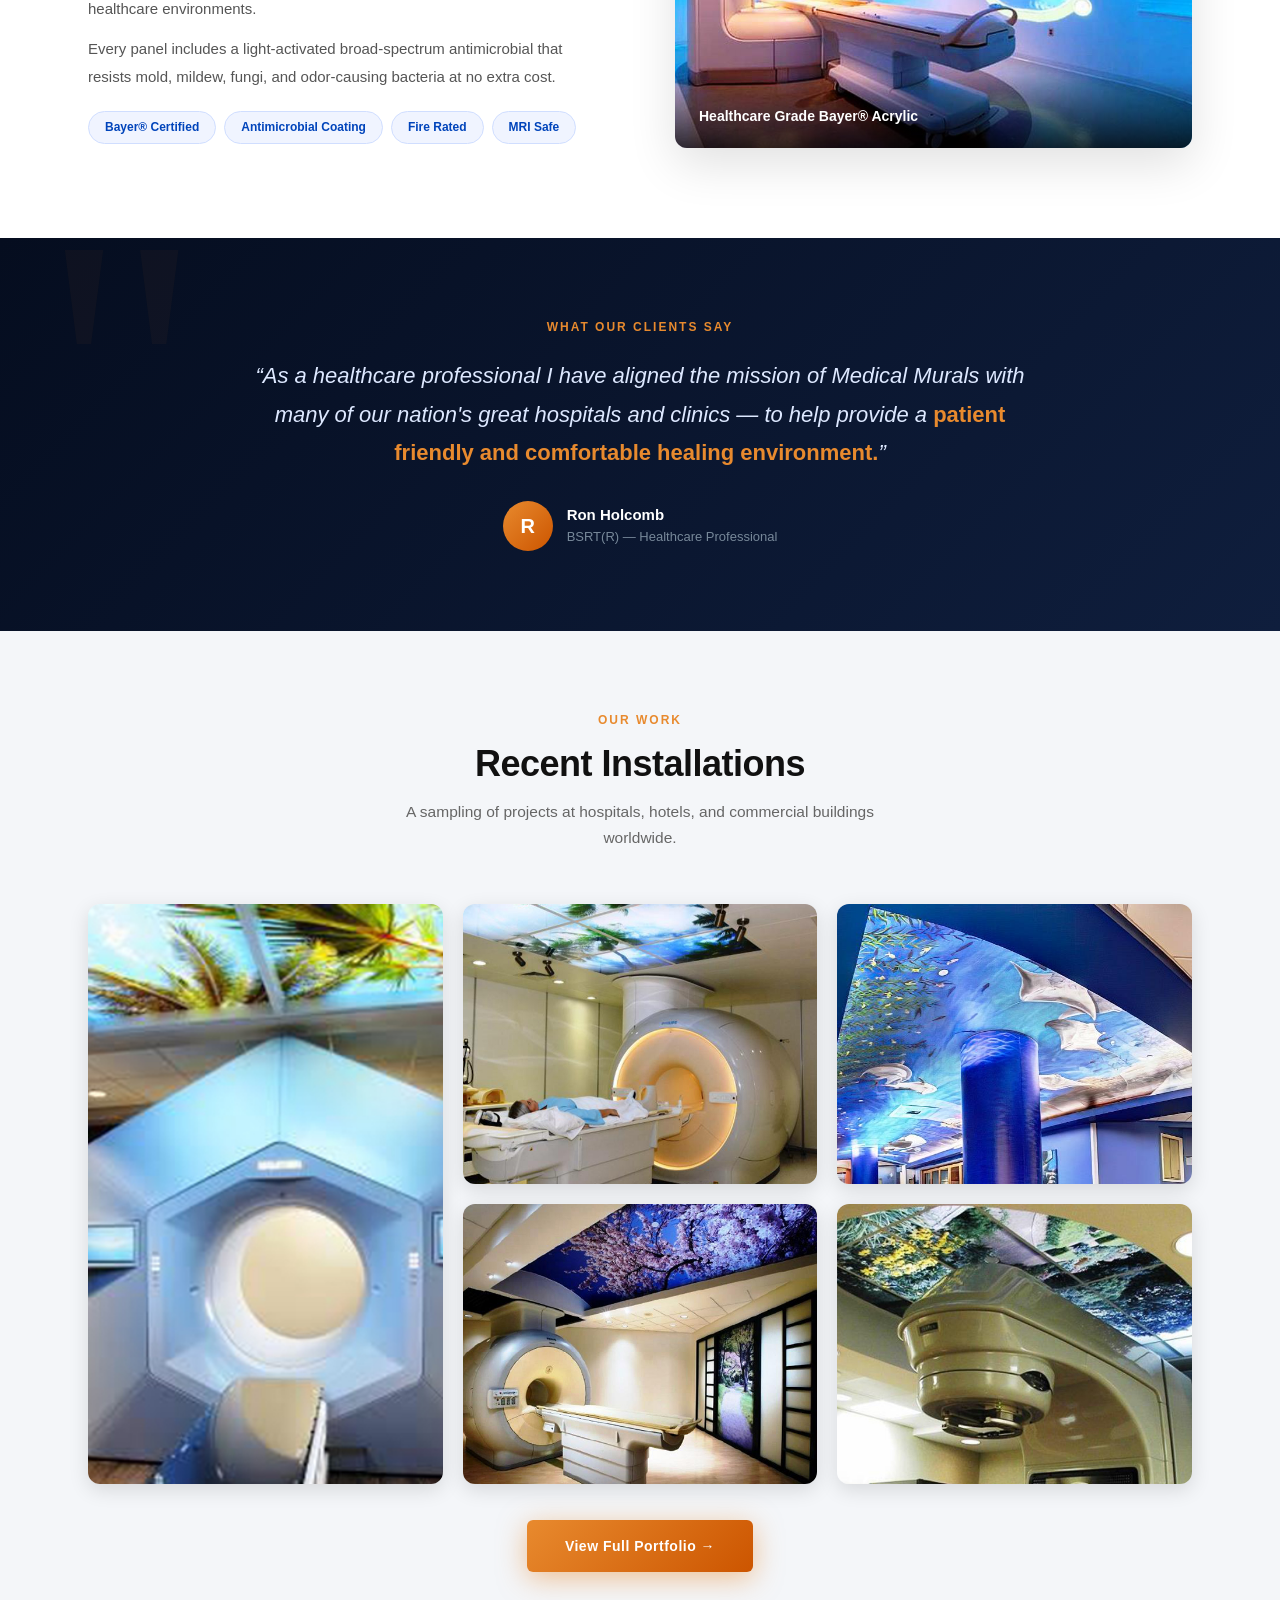
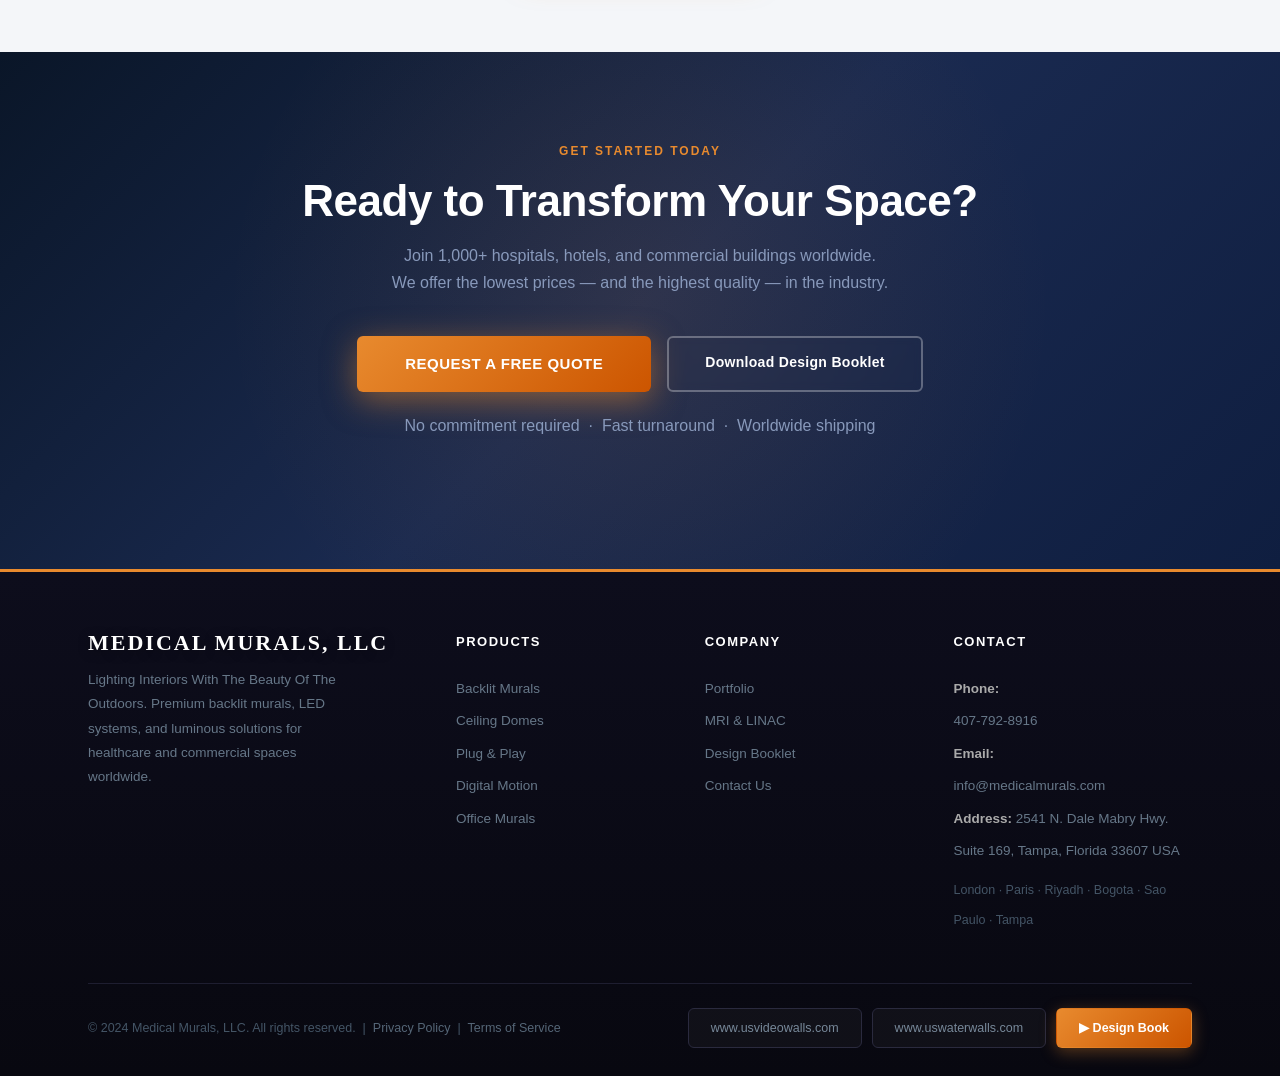
==== commit f85178db: "Add YouTube video section to homepage after 'Why Medical Murals' section - Embed YouTube video (-V2l" ====
--- a/index.html
+++ b/index.html
@@ -178,6 +178,23 @@
     </div>
 </section>
 
+<!-- ===== VIDEO SECTION ===== -->
+<section class="video-section">
+    <div class="container">
+        <div class="video-wrapper">
+            <iframe
+                width="100%"
+                height="600"
+                src="https://www.youtube.com/embed/-V2l9-UOTLc?rel=0&modestbranding=1"
+                title="Medical Industry Insights"
+                frameborder="0"
+                allow="accelerometer; autoplay; clipboard-write; encrypted-media; gyroscope; picture-in-picture"
+                allowfullscreen>
+            </iframe>
+        </div>
+    </div>
+</section>
+
 <!-- ===== PRODUCTS ===== -->
 <section class="products-section">
     <div class="container">
--- a/css/style.css
+++ b/css/style.css
@@ -868,33 +868,33 @@
 
 .gallery-grid {
     display: grid;
-    grid-template-columns: repeat(4, 1fr);
-    grid-template-rows: auto auto;
-    gap: 16px;
+    grid-template-columns: repeat(3, 1fr);
+    gap: 20px;
     margin-top: 0;
 }
 
 .gallery-item {
     position: relative;
     overflow: hidden;
-    border-radius: 10px;
+    border-radius: 12px;
     cursor: zoom-in;
-    box-shadow: 0 4px 16px rgba(0,0,0,0.1);
+    box-shadow: 0 6px 20px rgba(0,0,0,0.12);
+    transition: box-shadow 0.4s ease;
 }
 
 .gallery-item:nth-child(1) {
-    grid-column: 1 / 3;
-    grid-row: 1 / 2;
+    grid-column: 1 / 2;
+    grid-row: 1 / 3;
 }
 
 .gallery-item img {
     width: 100%;
-    height: 220px;
+    height: 280px;
     object-fit: cover;
     transition: transform 0.5s ease, filter 0.4s ease;
 }
 
-.gallery-item:nth-child(1) img { height: 300px; }
+.gallery-item:nth-child(1) img { height: 580px; }
 
 .gallery-item:hover img {
     transform: scale(1.1);
@@ -904,19 +904,52 @@
 .gallery-item-overlay {
     position: absolute;
     inset: 0;
-    background: linear-gradient(to top, rgba(0,0,0,0.7) 0%, transparent 50%);
+    background: linear-gradient(to top, rgba(0,0,0,0.8) 0%, rgba(0,0,0,0.4) 60%, transparent 100%);
     opacity: 0;
-    transition: opacity 0.4s;
+    transition: opacity 0.4s ease;
     display: flex;
     align-items: flex-end;
-    padding: 18px;
-}
-.gallery-item:hover .gallery-item-overlay { opacity: 1; }
+    padding: 24px;
+}
+.gallery-item:hover .gallery-item-overlay {
+    opacity: 1;
+    background: linear-gradient(to top, rgba(0,0,0,0.9) 0%, rgba(0,0,0,0.5) 60%, transparent 100%);
+}
 
 .gallery-item-caption {
     color: #fff;
-    font-size: 13px;
+    font-size: 14px;
     font-weight: 600;
+    letter-spacing: 0.3px;
+    line-height: 1.4;
+}
+
+/* ============================================================
+   VIDEO SECTION
+   ============================================================ */
+.video-section {
+    width: 100%;
+    padding: 80px 0;
+    background: #fff;
+}
+
+.video-wrapper {
+    position: relative;
+    width: 100%;
+    padding-bottom: 56.25%;
+    height: 0;
+    overflow: hidden;
+    border-radius: 16px;
+    box-shadow: 0 12px 40px rgba(0,0,0,0.15);
+}
+
+.video-wrapper iframe {
+    position: absolute;
+    top: 0;
+    left: 0;
+    width: 100%;
+    height: 100%;
+    border-radius: 16px;
 }
 
 /* ============================================================
@@ -1367,16 +1400,21 @@
     .testimonial-section { padding: 50px 0; }
     .testimonial-section blockquote { font-size: 16px; }
 
+    /* --- VIDEO --- */
+    .video-section { padding: 60px 0; }
+
     /* --- GALLERY --- */
     .gallery-section { padding: 50px 0; }
     .gallery-grid {
         grid-template-columns: repeat(2, 1fr);
-        grid-template-rows: auto;
+        gap: 16px;
     }
     .gallery-item:nth-child(1) {
-        grid-column: 1 / -1;
-        grid-row: auto;
-    }
+        grid-column: 1 / 3;
+        grid-row: 1 / 2;
+    }
+    .gallery-item:nth-child(1) img { height: 320px; }
+    .gallery-item img { height: 240px; }
 
     /* --- CTA --- */
     .cta-section { padding: 60px 0; }
@@ -1428,8 +1466,19 @@
     .intro-text h2 { font-size: 22px; }
     .section-title { font-size: 22px; }
 
-    .gallery-grid { grid-template-columns: 1fr; }
-    .gallery-item:nth-child(1) { grid-column: auto; }
+    /* --- VIDEO --- */
+    .video-section { padding: 40px 0; }
+
+    .gallery-grid {
+        grid-template-columns: 1fr;
+        gap: 12px;
+    }
+    .gallery-item:nth-child(1) {
+        grid-column: 1;
+        grid-row: auto;
+    }
+    .gallery-item:nth-child(1) img { height: 400px; }
+    .gallery-item img { height: 300px; }
 
     .footer-btn-group { flex-direction: column; align-items: center; }
     .footer-btn { text-align: center; width: 100%; max-width: 280px; }
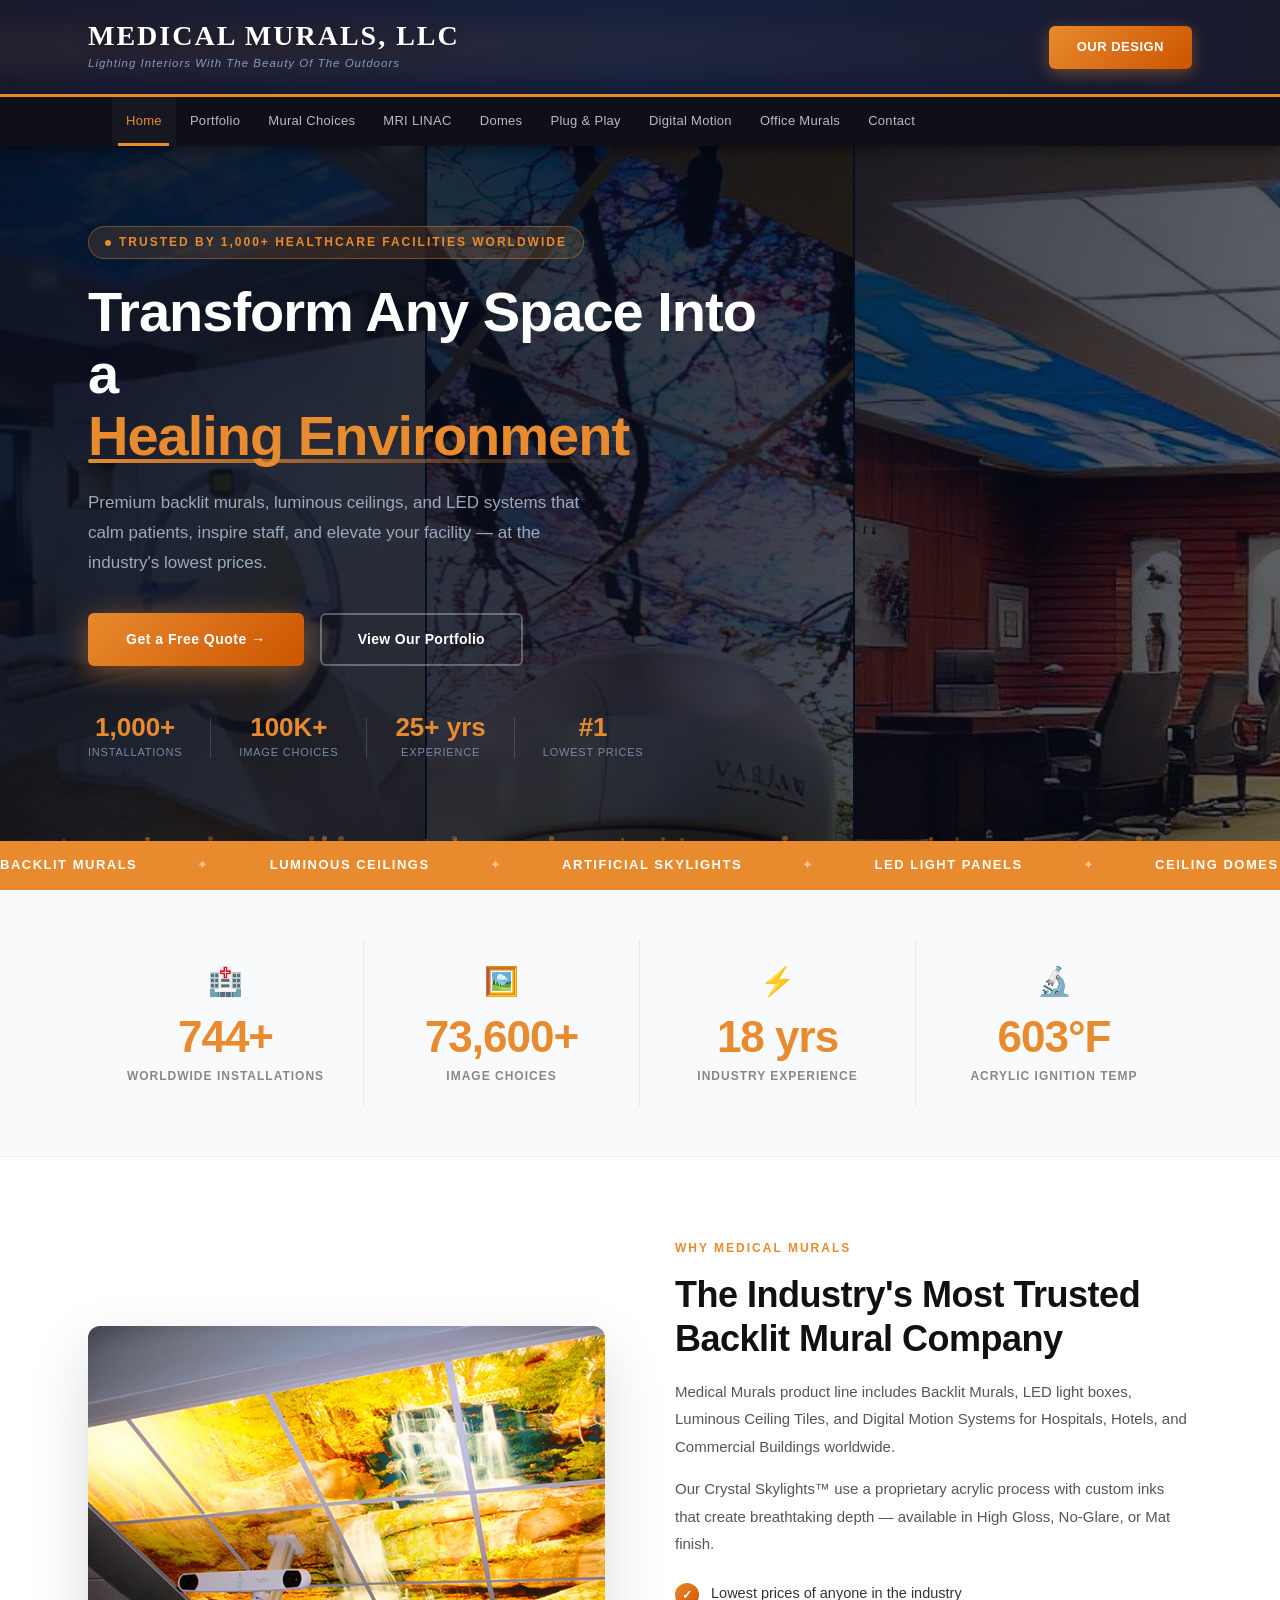
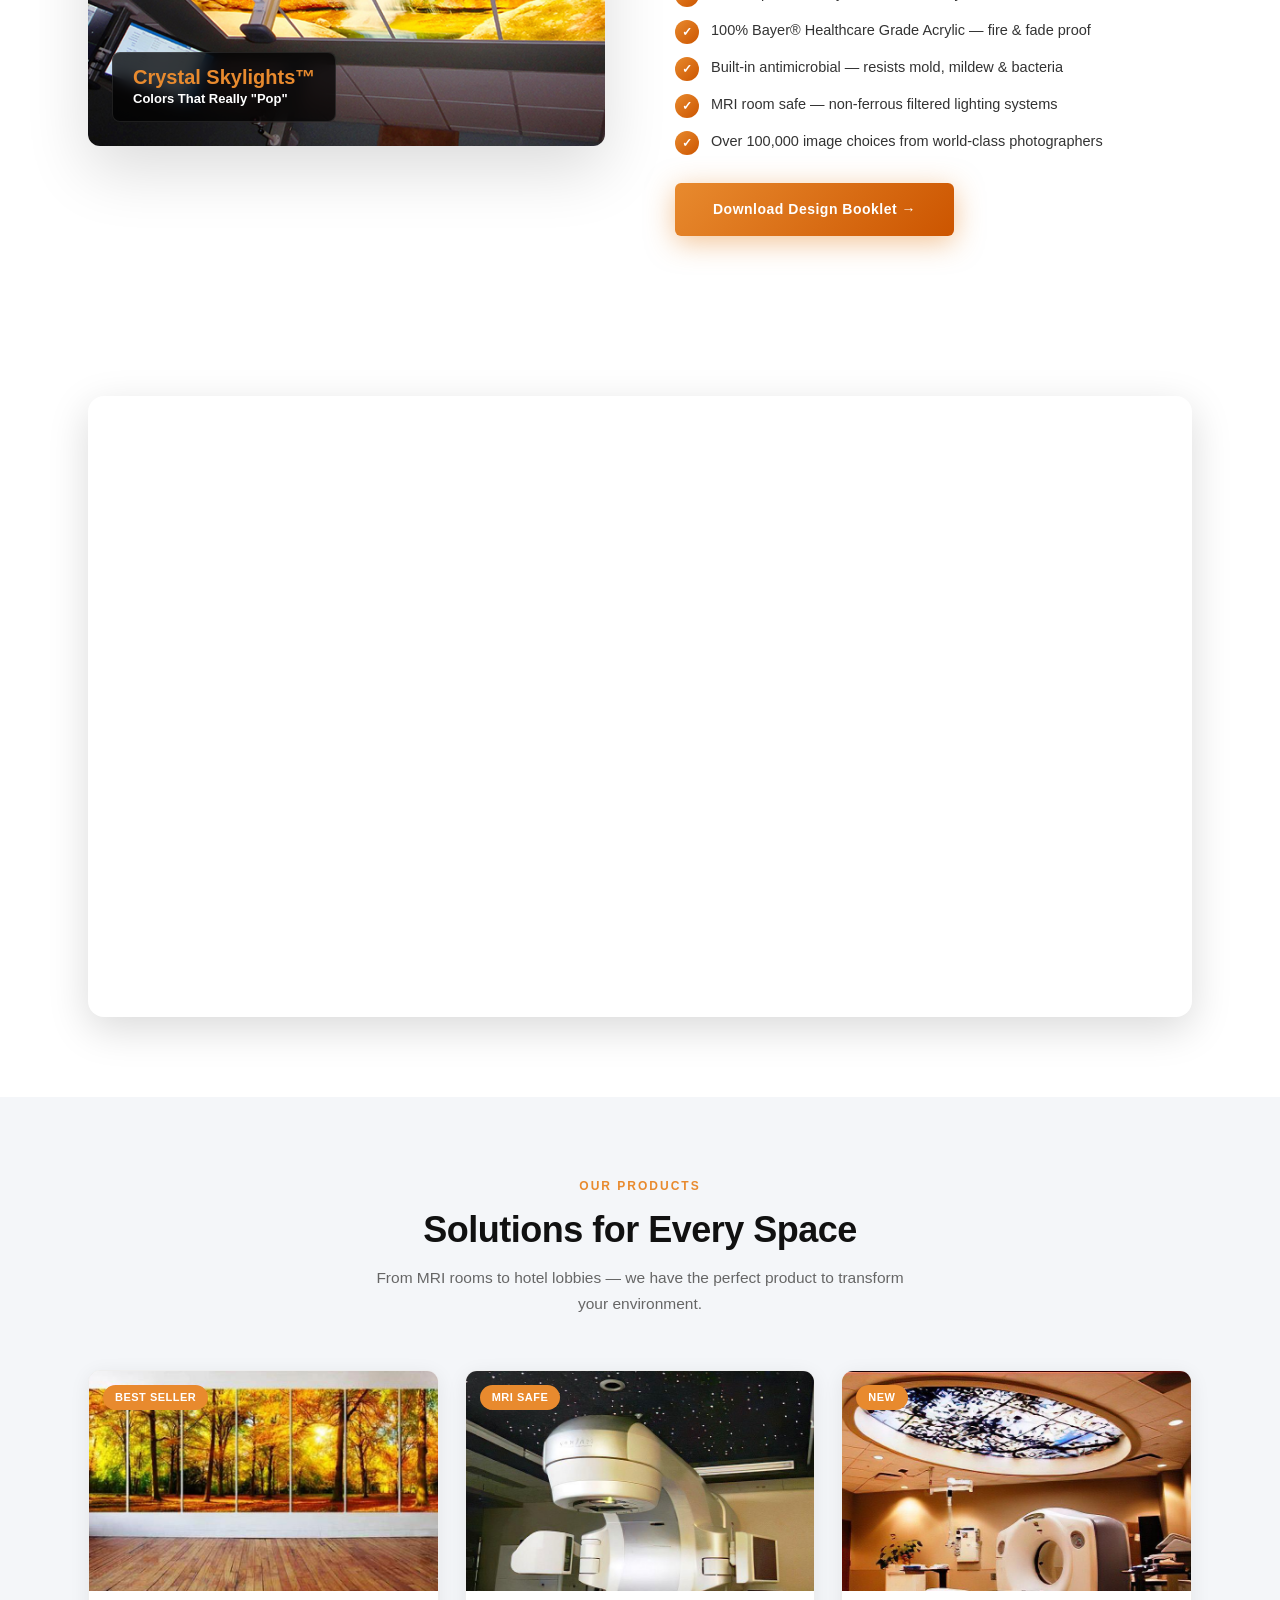
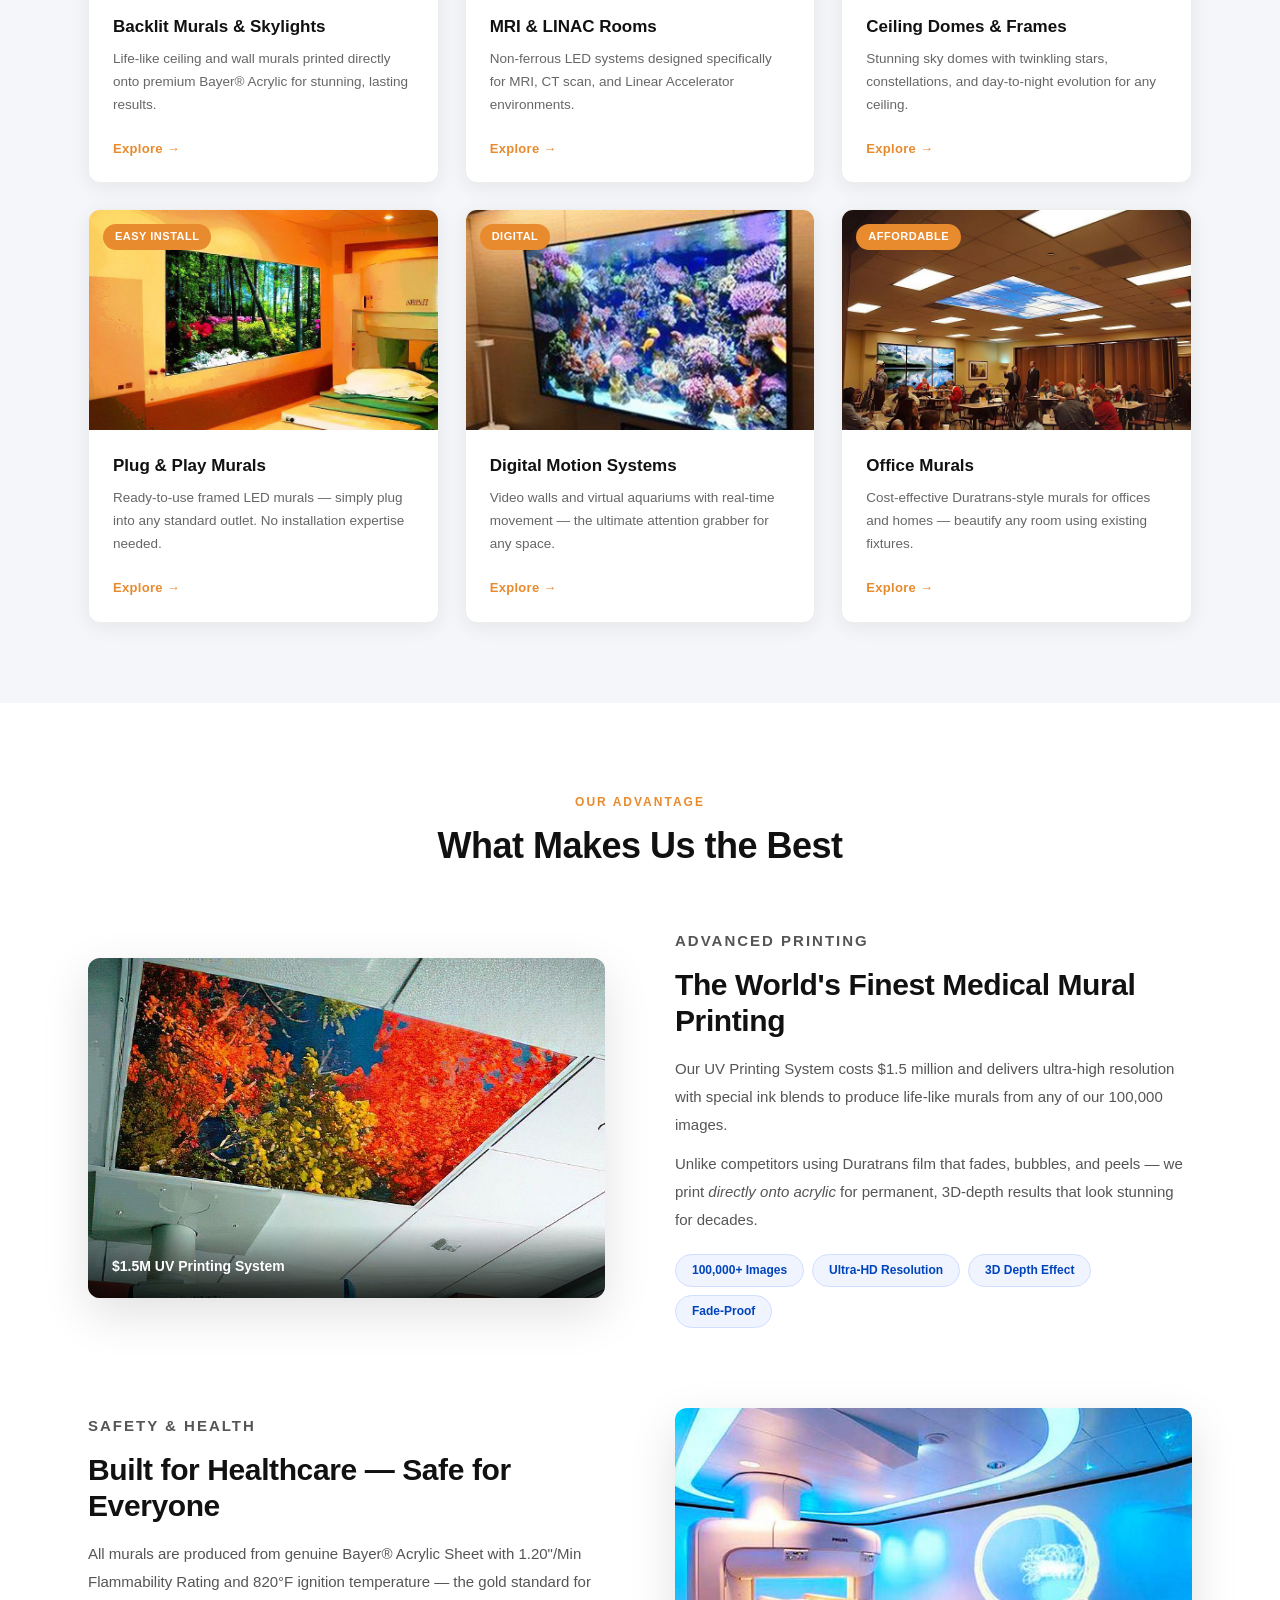
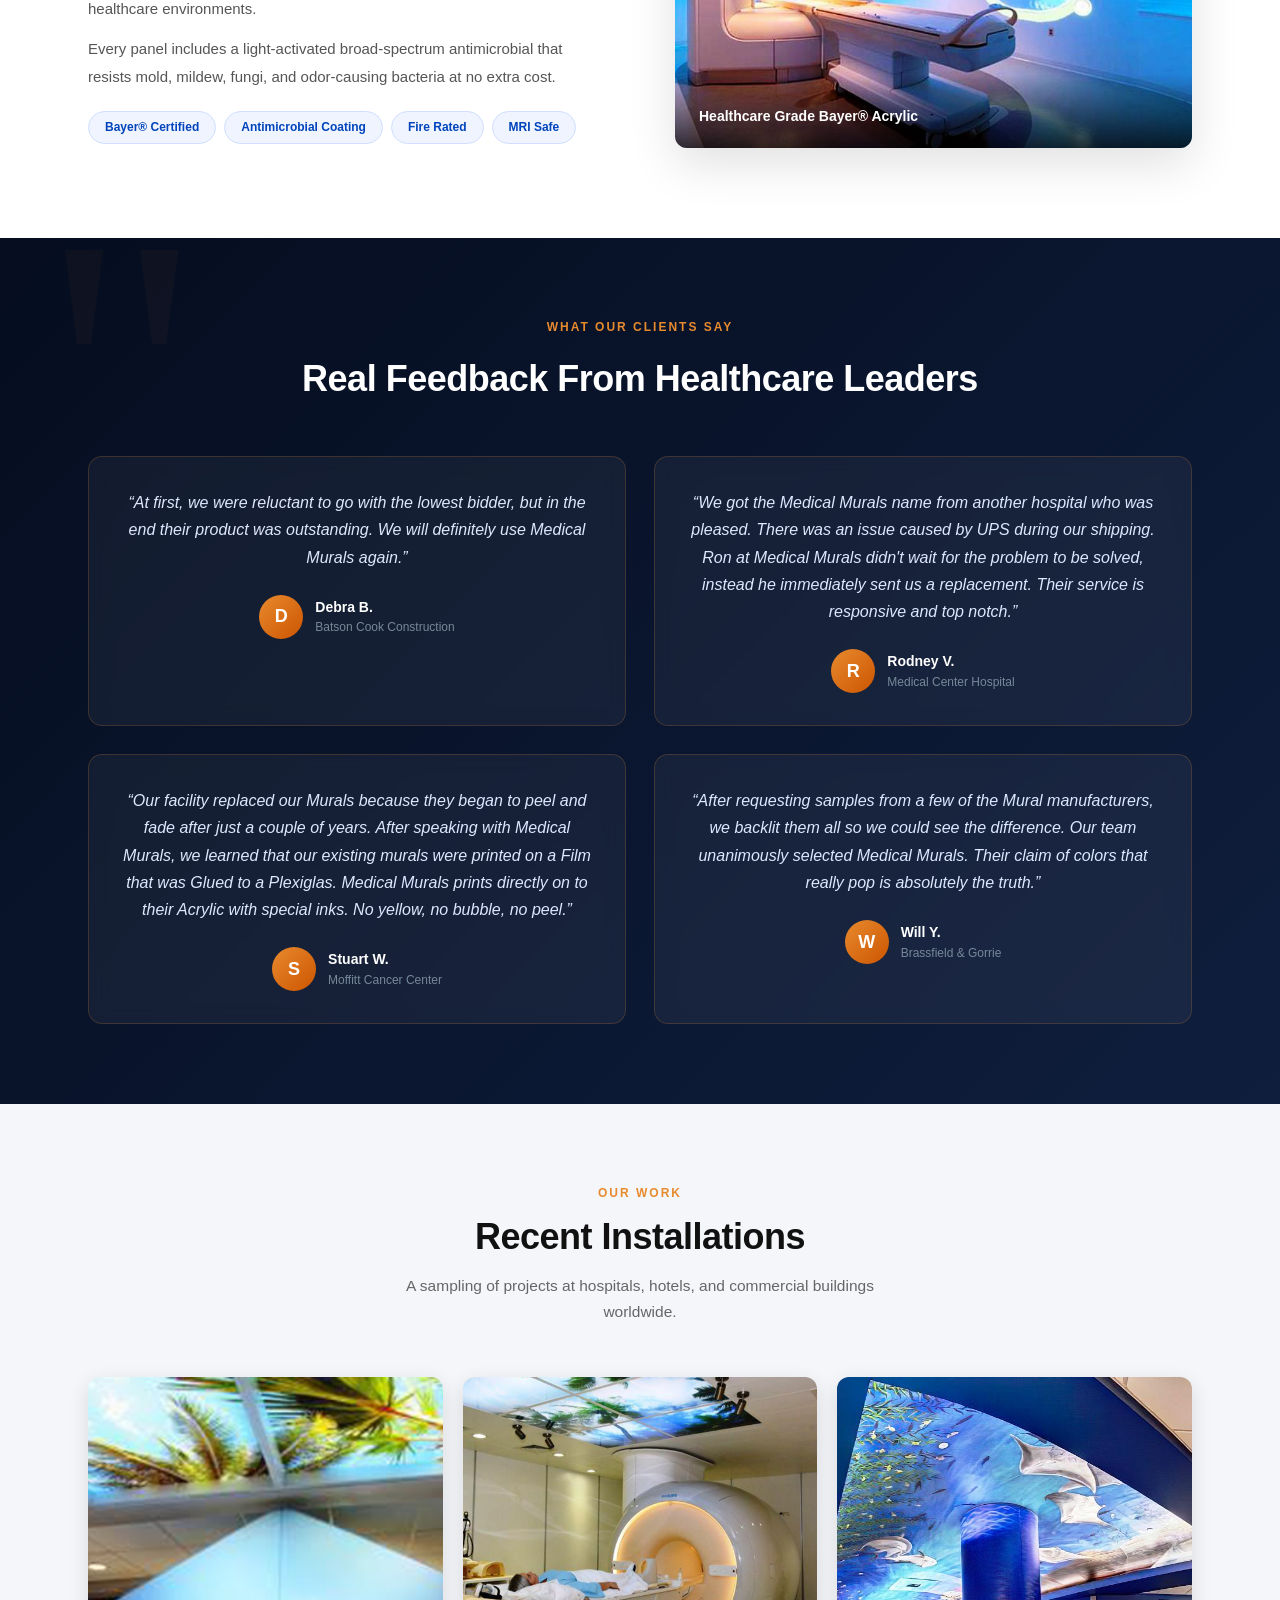
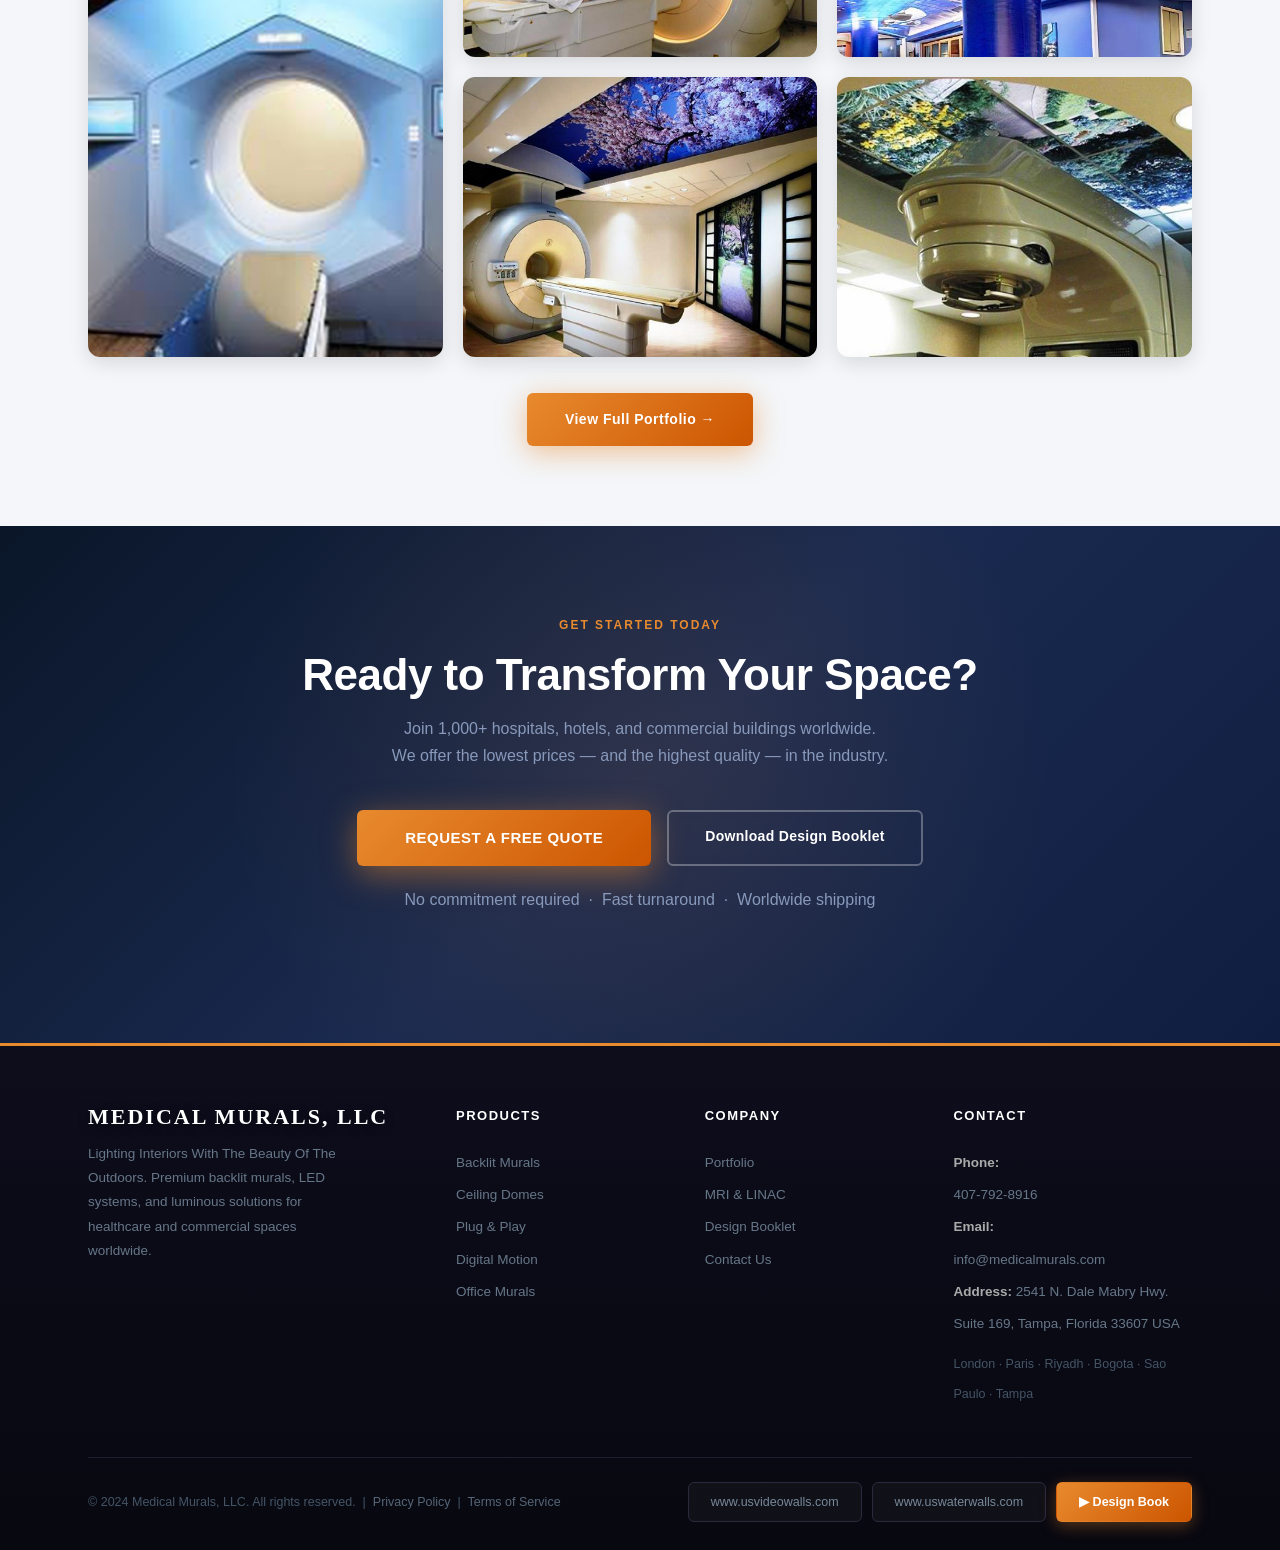
==== commit a19401b2: "Replace placeholder testimonials with real client feedback - Update testimonials section with 4 auth" ====
--- a/index.html
+++ b/index.html
@@ -340,16 +340,63 @@
 <section class="testimonial-section">
     <div class="container">
         <span class="section-label">What Our Clients Say</span>
-        <blockquote>
-            &ldquo;As a healthcare professional I have aligned the mission of Medical Murals with many of our
-            nation's great hospitals and clinics &mdash; to help provide a
-            <strong>patient friendly and comfortable healing environment.</strong>&rdquo;
-        </blockquote>
-        <div class="testimonial-author">
-            <div class="author-avatar">R</div>
-            <div class="author-info">
-                <div class="author-name">Ron Holcomb</div>
-                <div class="author-title">BSRT(R) — Healthcare Professional</div>
+        <h2 class="section-title" style="color: #fff; margin-bottom: 56px;">Real Feedback From Healthcare Leaders</h2>
+
+        <div class="testimonials-grid">
+            <!-- Testimonial 1 -->
+            <div class="testimonial-card reveal">
+                <blockquote>
+                    &ldquo;At first, we were reluctant to go with the lowest bidder, but in the end their product was outstanding. We will definitely use Medical Murals again.&rdquo;
+                </blockquote>
+                <div class="testimonial-author">
+                    <div class="author-avatar">D</div>
+                    <div class="author-info">
+                        <div class="author-name">Debra B.</div>
+                        <div class="author-title">Batson Cook Construction</div>
+                    </div>
+                </div>
+            </div>
+
+            <!-- Testimonial 2 -->
+            <div class="testimonial-card reveal">
+                <blockquote>
+                    &ldquo;We got the Medical Murals name from another hospital who was pleased. There was an issue caused by UPS during our shipping. Ron at Medical Murals didn't wait for the problem to be solved, instead he immediately sent us a replacement. Their service is responsive and top notch.&rdquo;
+                </blockquote>
+                <div class="testimonial-author">
+                    <div class="author-avatar">R</div>
+                    <div class="author-info">
+                        <div class="author-name">Rodney V.</div>
+                        <div class="author-title">Medical Center Hospital</div>
+                    </div>
+                </div>
+            </div>
+
+            <!-- Testimonial 3 -->
+            <div class="testimonial-card reveal">
+                <blockquote>
+                    &ldquo;Our facility replaced our Murals because they began to peel and fade after just a couple of years. After speaking with Medical Murals, we learned that our existing murals were printed on a Film that was Glued to a Plexiglas. Medical Murals prints directly on to their Acrylic with special inks. No yellow, no bubble, no peel.&rdquo;
+                </blockquote>
+                <div class="testimonial-author">
+                    <div class="author-avatar">S</div>
+                    <div class="author-info">
+                        <div class="author-name">Stuart W.</div>
+                        <div class="author-title">Moffitt Cancer Center</div>
+                    </div>
+                </div>
+            </div>
+
+            <!-- Testimonial 4 -->
+            <div class="testimonial-card reveal">
+                <blockquote>
+                    &ldquo;After requesting samples from a few of the Mural manufacturers, we backlit them all so we could see the difference. Our team unanimously selected Medical Murals. Their claim of colors that really pop is absolutely the truth.&rdquo;
+                </blockquote>
+                <div class="testimonial-author">
+                    <div class="author-avatar">W</div>
+                    <div class="author-info">
+                        <div class="author-name">Will Y.</div>
+                        <div class="author-title">Brassfield &amp; Gorrie</div>
+                    </div>
+                </div>
             </div>
         </div>
     </div>
--- a/css/style.css
+++ b/css/style.css
@@ -857,6 +857,93 @@
 .author-name { color: #fff; font-size: 15px; font-weight: 700; }
 .author-title { color: #778899; font-size: 13px; }
 
+.testimonials-grid {
+    display: grid;
+    grid-template-columns: repeat(2, 1fr);
+    gap: 28px;
+    margin-top: 0;
+}
+
+.testimonial-card {
+    background: rgba(255,255,255,0.05);
+    border: 1px solid rgba(232,138,46,0.2);
+    border-radius: 14px;
+    padding: 32px;
+    backdrop-filter: blur(10px);
+    transition: all 0.4s ease;
+}
+
+.testimonial-card:hover {
+    background: rgba(255,255,255,0.08);
+    border-color: rgba(232,138,46,0.4);
+    transform: translateY(-4px);
+    box-shadow: 0 12px 40px rgba(232,138,46,0.15);
+}
+
+.testimonial-card blockquote {
+    font-size: 16px;
+    font-style: italic;
+    color: #dde8ff;
+    line-height: 1.7;
+    margin: 0 0 24px;
+    font-weight: 400;
+}
+
+.testimonial-card .testimonial-author {
+    gap: 12px;
+}
+
+.testimonial-card .author-avatar {
+    width: 44px;
+    height: 44px;
+    font-size: 18px;
+}
+
+.testimonial-card .author-name { font-size: 14px; }
+.testimonial-card .author-title { font-size: 12px; }
+
+/* --- Index2 Alternative Grid --- */
+.testimonials-section { padding: 60px 0; background: #fff; }
+
+.testimonials-grid-alt {
+    display: grid;
+    grid-template-columns: repeat(2, 1fr);
+    gap: 24px;
+    margin-top: 0;
+}
+
+.testimonial-card-alt {
+    background: #f4f6f9;
+    border-left: 4px solid #e88a2e;
+    border-radius: 8px;
+    padding: 28px;
+    transition: all 0.4s ease;
+}
+
+.testimonial-card-alt:hover {
+    background: #eef1f6;
+    box-shadow: 0 8px 24px rgba(0,0,0,0.08);
+    transform: translateY(-3px);
+}
+
+.testimonial-card-alt blockquote {
+    font-size: 15px;
+    font-style: italic;
+    color: #444;
+    line-height: 1.7;
+    margin: 0 0 18px;
+}
+
+.testimonial-card-alt p {
+    color: #0a1628;
+    font-size: 13px;
+}
+
+.card-subtitle {
+    color: #778899;
+    font-size: 12px;
+}
+
 /* ============================================================
    GALLERY STRIP
    ============================================================ */
@@ -1399,6 +1486,15 @@
     /* --- TESTIMONIAL --- */
     .testimonial-section { padding: 50px 0; }
     .testimonial-section blockquote { font-size: 16px; }
+    .testimonials-grid {
+        grid-template-columns: 1fr;
+        gap: 20px;
+    }
+    .testimonials-grid-alt {
+        grid-template-columns: 1fr;
+        gap: 18px;
+    }
+    .testimonial-card { padding: 24px; }
 
     /* --- VIDEO --- */
     .video-section { padding: 60px 0; }
@@ -1469,6 +1565,13 @@
     /* --- VIDEO --- */
     .video-section { padding: 40px 0; }
 
+    /* --- TESTIMONIAL --- */
+    .testimonial-section { padding: 40px 0; }
+    .testimonials-grid { grid-template-columns: 1fr; gap: 16px; }
+    .testimonials-grid-alt { grid-template-columns: 1fr; gap: 14px; }
+    .testimonial-card { padding: 20px; }
+    .testimonial-card blockquote { font-size: 14px; }
+
     .gallery-grid {
         grid-template-columns: 1fr;
         gap: 12px;
